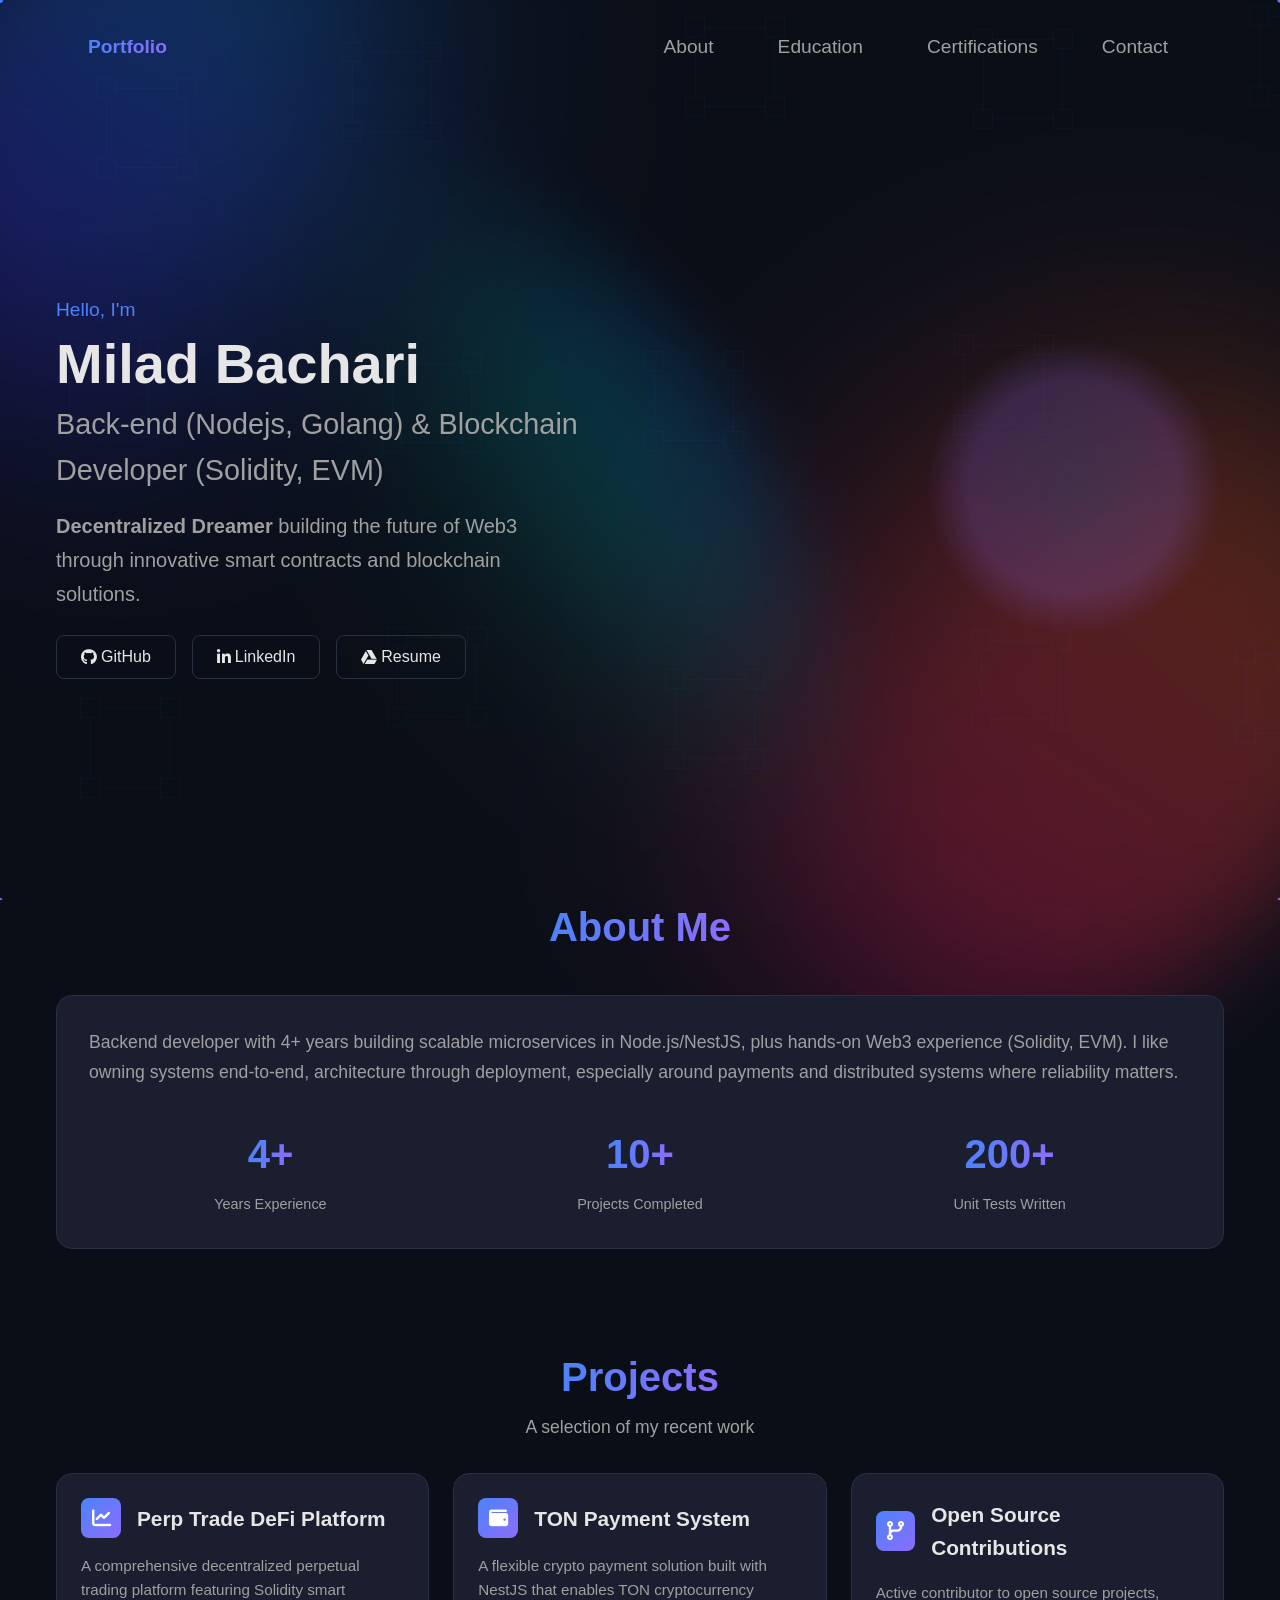
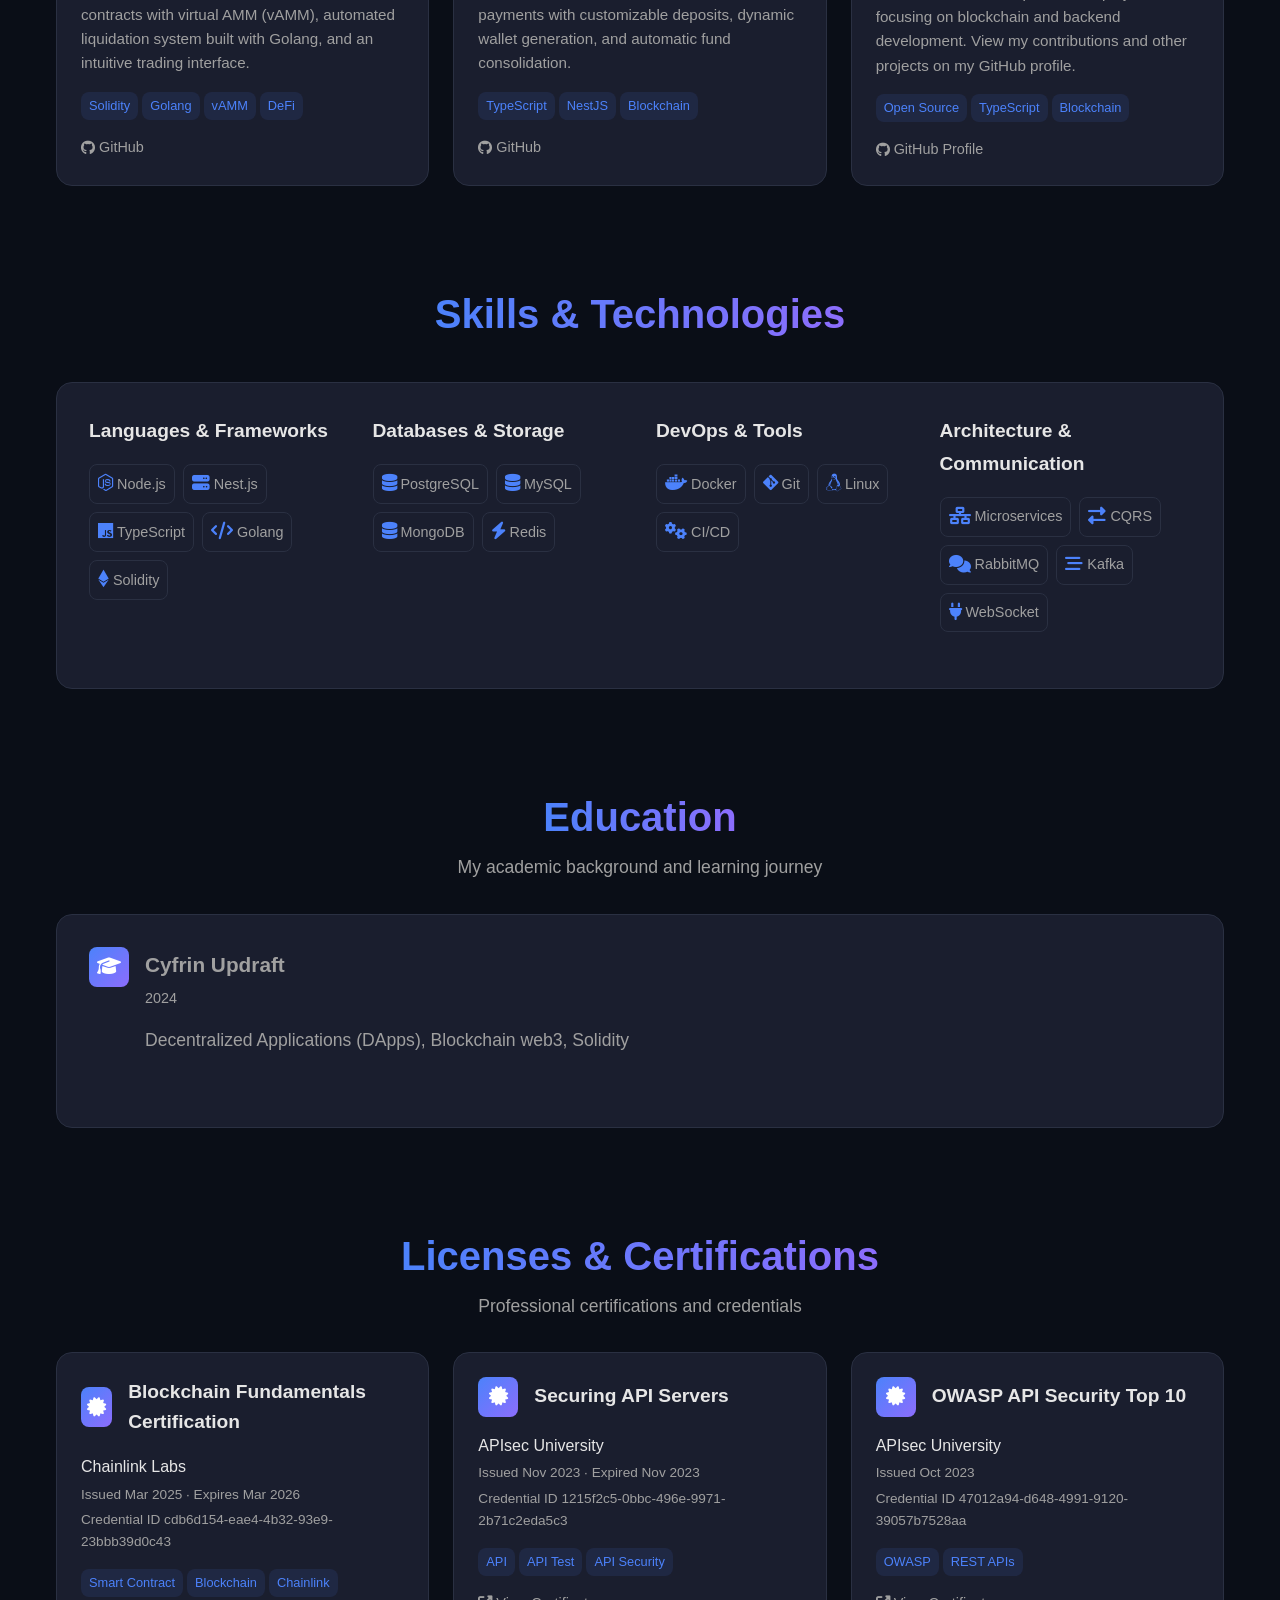
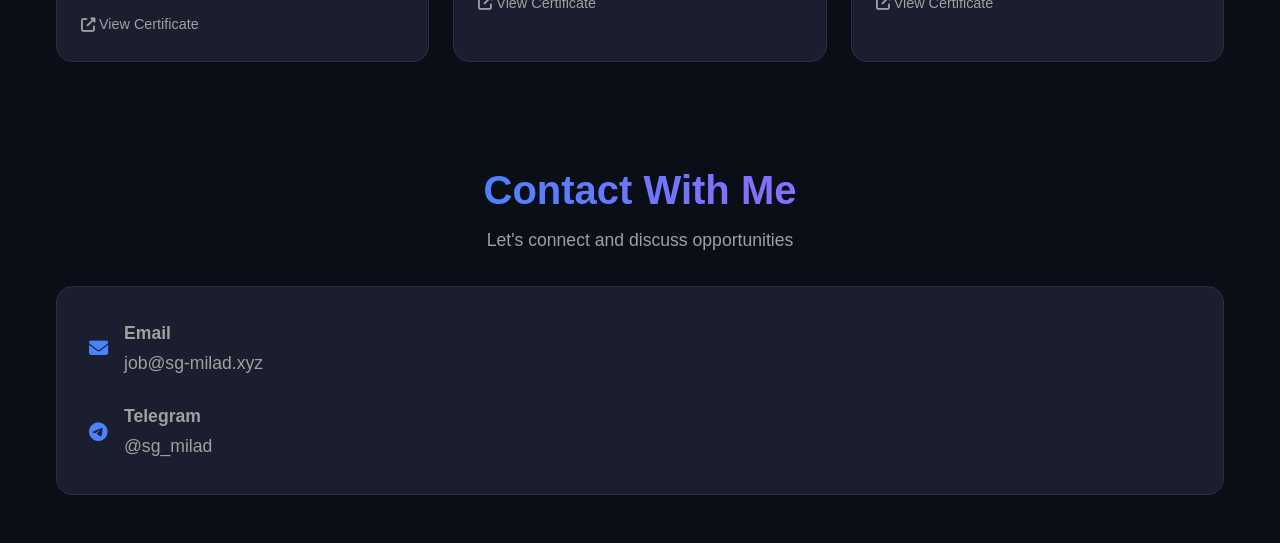
==== index.html @ 4e2d1932 "Update about me" ====
<!DOCTYPE html>
<html lang="en">

<head>
  <meta charset="UTF-8">
  <meta name="viewport" content="width=device-width, initial-scale=1.0">
  <title>Milad Bachari | Developer Portfolio</title>
  <link rel="stylesheet" href="styles.css">
  <link rel="icon" href="https://img.icons8.com/material-two-tone/24/blockchain-technology.png" type="image/png">
  <link rel="stylesheet" href="https://cdnjs.cloudflare.com/ajax/libs/font-awesome/6.4.0/css/all.min.css">
</head>

<body>
  <div class="app-container">
    <!-- Navigation -->
    <nav class="navbar">
      <div class="logo">Portfolio</div>

      <div id="hamburger" class="hamburger">
        <span class="bar"></span>
        <span class="bar"></span>
        <span class="bar"></span>
      </div>

      <div id="navLinks" class="nav-links">
        <a href="#about" class="nav-link">About</a>
        <a href="#education" class="nav-link">Education</a>
        <a href="#certifications" class="nav-link">Certifications</a>
        <a href="#contact" class="nav-link">Contact</a>
      </div>
    </nav>

    <!-- Hero Section -->
    <section class="hero-section">
      <div class="hero-content">
        <div class="gradient-text">Hello, I'm</div>
        <h1>Milad Bachari</h1>
        <h2>Back-end (Nodejs, Golang) & Blockchain Developer (Solidity, EVM)</h2>
        <p class="hero-description">
          <strong>Decentralized Dreamer</strong> building the future of Web3 through innovative smart contracts and
          blockchain solutions.
        </p>
        <div class="hero-buttons">
          <a href="https://github.com/sg-milad" target="_blank" class="secondary-button">
            <i class="fab fa-github"></i> GitHub
          </a>
          <a href="https://linkedin.com/in/sg-milad" target="_blank" class="secondary-button">
            <i class="fab fa-linkedin-in"></i> LinkedIn
          </a>
          <a href="https://drive.google.com/drive/folders/1jn49E8pO7XOxcoiAEiCpTtO2KUdgSwkY?usp=drive_link"
            target="_blank" class="secondary-button">
            <i class="fab fa-google-drive"></i> Resume
          </a>
        </div>
      </div>
      <div class="hero-visual">
        <div class="gradient-sphere"></div>
      </div>
    </section>

    <!-- About Section -->
    <section id="about" class="section">
      <div class="section-header">
        <h2>About Me</h2>
      </div>
      <div class="swap-panel">
        <div class="panel-content">
          <p>
            Backend developer with 4+ years building scalable microservices in Node.js/NestJS, plus hands-on Web3
            experience (Solidity, EVM). I like owning systems end-to-end, architecture through deployment,
            especially around payments and distributed systems where reliability matters.
          </p>
          <div class="stats-container">
            <div class="stat-item">
              <span class="stat-value">4+</span>
              <span class="stat-label">Years Experience</span>
            </div>
            <div class="stat-item">
              <span class="stat-value">10+</span>
              <span class="stat-label">Projects Completed</span>
            </div>
            <div class="stat-item">
              <span class="stat-value">200+</span>
              <span class="stat-label">Unit Tests Written</span>
            </div>
          </div>
        </div>
      </div>
    </section>

    <!-- Projects Section -->
    <section id="projects" class="section">
      <div class="section-header">
        <h2>Projects</h2>
        <p>A selection of my recent work</p>
      </div>
      <div class="projects-grid">
        <div class="project-card">
          <div class="project-header">
            <div class="project-icon">
              <i class="fas fa-chart-line"></i>
            </div>
            <h3>Perp Trade DeFi Platform</h3>
          </div>
          <p class="project-description">
            A comprehensive decentralized perpetual trading platform featuring Solidity smart contracts with virtual AMM
            (vAMM), automated liquidation system built with Golang, and an intuitive trading interface.
          </p>
          <div class="token-list">
            <span class="token">Solidity</span>
            <span class="token">Golang</span>
            <span class="token">vAMM</span>
            <span class="token">DeFi</span>
          </div>
          <div class="project-links">
            <a href="https://github.com/sg-milad/perp-trade" target="_blank" class="project-link">
              <i class="fab fa-github"></i> GitHub
            </a>
          </div>
        </div>

        <div class="project-card">
          <div class="project-header">
            <div class="project-icon">
              <i class="fas fa-wallet"></i>
            </div>
            <h3>TON Payment System</h3>
          </div>
          <p class="project-description">
            A flexible crypto payment solution built with NestJS that enables TON cryptocurrency payments with
            customizable deposits, dynamic wallet generation, and automatic fund consolidation.
          </p>
          <div class="token-list">
            <span class="token">TypeScript</span>
            <span class="token">NestJS</span>
            <span class="token">Blockchain</span>
          </div>
          <div class="project-links">
            <a href="https://github.com/sg-milad/Ton-payment-system" target="_blank" class="project-link">
              <i class="fab fa-github"></i> GitHub
            </a>
          </div>
        </div>

        <div class="project-card">
          <div class="project-header">
            <div class="project-icon">
              <i class="fas fa-code-branch"></i>
            </div>
            <h3>Open Source Contributions</h3>
          </div>
          <p class="project-description">
            Active contributor to open source projects, focusing on blockchain and backend development. View my
            contributions and other projects on my GitHub profile.
          </p>
          <div class="token-list">
            <span class="token">Open Source</span>
            <span class="token">TypeScript</span>
            <span class="token">Blockchain</span>
          </div>
          <div class="project-links">
            <a href="https://github.com/sg-milad" target="_blank" class="project-link">
              <i class="fab fa-github"></i> GitHub Profile
            </a>
          </div>
        </div>
      </div>
    </section>

    <!-- Skills Section -->
    <section id="skills" class="section">
      <div class="section-header">
        <h2>Skills & Technologies</h2>
      </div>
      <div class="swap-panel">
        <div class="panel-content">
          <div class="skills-categories">
            <div class="skill-category">
              <h3>Languages & Frameworks</h3>
              <div class="tokens-container">
                <div class="token-badge">
                  <span class="token-icon">
                    <i class="fab fa-node-js"></i>
                  </span>
                  <span class="token-name">Node.js</span>
                </div>
                <div class="token-badge">
                  <span class="token-icon">
                    <i class="fas fa-server"></i>
                  </span>
                  <span class="token-name">Nest.js</span>
                </div>
                <div class="token-badge">
                  <span class="token-icon">
                    <i class="fab fa-js"></i>
                  </span>
                  <span class="token-name">TypeScript</span>
                </div>
                <div class="token-badge">
                  <span class="token-icon">
                    <i class="fas fa-code"></i>
                  </span>
                  <span class="token-name">Golang</span>
                </div>
                <div class="token-badge">
                  <span class="token-icon">
                    <i class="fab fa-ethereum"></i>
                  </span>
                  <span class="token-name">Solidity</span>
                </div>
              </div>
            </div>

            <div class="skill-category">
              <h3>Databases & Storage</h3>
              <div class="tokens-container">
                <div class="token-badge">
                  <span class="token-icon">
                    <i class="fas fa-database"></i>
                  </span>
                  <span class="token-name">PostgreSQL</span>
                </div>
                <div class="token-badge">
                  <span class="token-icon">
                    <i class="fas fa-database"></i>
                  </span>
                  <span class="token-name">MySQL</span>
                </div>
                <div class="token-badge">
                  <span class="token-icon">
                    <i class="fas fa-database"></i>
                  </span>
                  <span class="token-name">MongoDB</span>
                </div>
                <div class="token-badge">
                  <span class="token-icon">
                    <i class="fas fa-bolt"></i>
                  </span>
                  <span class="token-name">Redis</span>
                </div>
              </div>
            </div>

            <div class="skill-category">
              <h3>DevOps & Tools</h3>
              <div class="tokens-container">
                <div class="token-badge">
                  <span class="token-icon">
                    <i class="fab fa-docker"></i>
                  </span>
                  <span class="token-name">Docker</span>
                </div>
                <div class="token-badge">
                  <span class="token-icon">
                    <i class="fab fa-git-alt"></i>
                  </span>
                  <span class="token-name">Git</span>
                </div>
                <div class="token-badge">
                  <span class="token-icon">
                    <i class="fab fa-linux"></i>
                  </span>
                  <span class="token-name">Linux</span>
                </div>
                <div class="token-badge">
                  <span class="token-icon">
                    <i class="fas fa-cogs"></i>
                  </span>
                  <span class="token-name">CI/CD</span>
                </div>
              </div>
            </div>

            <div class="skill-category">
              <h3>Architecture & Communication</h3>
              <div class="tokens-container">
                <div class="token-badge">
                  <span class="token-icon">
                    <i class="fas fa-network-wired"></i>
                  </span>
                  <span class="token-name">Microservices</span>
                </div>
                <div class="token-badge">
                  <span class="token-icon">
                    <i class="fas fa-exchange-alt"></i>
                  </span>
                  <span class="token-name">CQRS</span>
                </div>
                <div class="token-badge">
                  <span class="token-icon">
                    <i class="fas fa-comments"></i>
                  </span>
                  <span class="token-name">RabbitMQ</span>
                </div>
                <div class="token-badge">
                  <span class="token-icon">
                    <i class="fas fa-stream"></i>
                  </span>
                  <span class="token-name">Kafka</span>
                </div>
                <div class="token-badge">
                  <span class="token-icon">
                    <i class="fas fa-plug"></i>
                  </span>
                  <span class="token-name">WebSocket</span>
                </div>
              </div>
            </div>
          </div>
        </div>
      </div>
    </section>

    <!-- Education Section -->
    <section id="education" class="section">
      <div class="section-header">
        <h2>Education</h2>
        <p>My academic background and learning journey</p>
      </div>
      <div class="swap-panel">
        <div class="panel-content">
          <div class="education-item">
            <div class="education-header">
              <div class="education-icon">
                <i class="fas fa-graduation-cap"></i>
              </div>
              <div class="education-content">
                <h3>Cyfrin Updraft</h3>
                <p class="education-date">2024</p>
                <p class="education-description">Decentralized Applications (DApps), Blockchain web3, Solidity</p>
              </div>
            </div>
          </div>
        </div>
      </div>
    </section>

    <!-- Certifications Section -->
    <section id="certifications" class="section">
      <div class="section-header">
        <h2>Licenses & Certifications</h2>
        <p>Professional certifications and credentials</p>
      </div>
      <div class="certifications-grid">
        <div class="certification-card">
          <div class="certification-header">
            <div class="certification-icon">
              <i class="fas fa-certificate"></i>
            </div>
            <h3>Blockchain Fundamentals Certification</h3>
          </div>
          <div class="certification-details">
            <p class="certification-issuer">Chainlink Labs</p>
            <p class="certification-date">Issued Mar 2025 · Expires Mar 2026</p>
            <p class="certification-id">Credential ID cdb6d154-eae4-4b32-93e9-23bbb39d0c43</p>
          </div>
          <div class="token-list">
            <span class="token">Smart Contract</span>
            <span class="token">Blockchain</span>
            <span class="token">Chainlink</span>
          </div>
          <div class="certification-links">
            <a href="https://www.credly.com/badges/cdb6d154-eae4-4b32-93e9-23bbb39d0c43/linked_in_profile"
              target="_blank" class="certification-link">
              <i class="fas fa-external-link-alt"></i> View Certificate
            </a>
          </div>
        </div>

        <div class="certification-card">
          <div class="certification-header">
            <div class="certification-icon">
              <i class="fas fa-certificate"></i>
            </div>
            <h3>Securing API Servers</h3>
          </div>
          <div class="certification-details">
            <p class="certification-issuer">APIsec University</p>
            <p class="certification-date">Issued Nov 2023 · Expired Nov 2023</p>
            <p class="certification-id">Credential ID 1215f2c5-0bbc-496e-9971-2b71c2eda5c3</p>
          </div>
          <div class="token-list">
            <span class="token">API</span>
            <span class="token">API Test</span>
            <span class="token">API Security</span>
          </div>
          <div class="certification-links">
            <a href="https://www.credly.com/badges/1215f2c5-0bbc-496e-9971-2b71c2eda5c3/public_url" target="_blank"
              class="certification-link">
              <i class="fas fa-external-link-alt"></i> View Certificate
            </a>
          </div>
        </div>

        <div class="certification-card">
          <div class="certification-header">
            <div class="certification-icon">
              <i class="fas fa-certificate"></i>
            </div>
            <h3>OWASP API Security Top 10</h3>
          </div>
          <div class="certification-details">
            <p class="certification-issuer">APIsec University</p>
            <p class="certification-date">Issued Oct 2023</p>
            <p class="certification-id">Credential ID 47012a94-d648-4991-9120-39057b7528aa</p>
          </div>
          <div class="token-list">
            <span class="token">OWASP</span>
            <span class="token">REST APIs</span>
          </div>
          <div class="certification-links">
            <a href="https://www.credly.com/badges/47012a94-d648-4991-9120-39057b7528aa/public_url" target="_blank"
              class="certification-link">
              <i class="fas fa-external-link-alt"></i> View Certificate
            </a>
          </div>
        </div>
      </div>
    </section>


    <!-- Contact Section -->
    <section id="contact" class="section">
      <div class="section-header">
        <h2>Contact With Me</h2>
        <p>Let's connect and discuss opportunities</p>
      </div>
      <div class="swap-panel">
        <div class="panel-content">
          <div class="contact-info">
            <div class="contact-item">
              <i class="fas fa-envelope"></i>
              <div>
                <strong>Email</strong>
                <br>
                <a href="mailto:job@sg-milad.xyz" class="contact-link">job@sg-milad.xyz</a>
              </div>
            </div>
            <div class="contact-item">
              <i class="fab fa-telegram"></i>
              <div>
                <strong>Telegram</strong>
                <br>
                <a href="https://t.me/sg_milad" target="_blank" class="contact-link">@sg_milad</a>
              </div>
            </div>
          </div>
        </div>
      </div>
  </div>
  </section>

  <!-- Background Elements -->
  <div class="background-blur top-left"></div>
  <div class="background-blur bottom-right"></div>
  <div class="background-blur center"></div>

  <script src="script.js"></script>
</body>

</html>
---- styles.css ----
:root {
  --bg-color: #0a0e17;
  --text-color: #e6e6e6;
  --text-primary: #e6e6e6;
  --text-secondary: #a0a0a0;
  --accent-primary: #4c82fb;
  --accent-secondary: #8c6dfd;
  --card-bg: #1a1e2e;
  --card-border: #2a3042;
  --hover-color: #2d3555;
  --input-bg: #141925;
  --input-border: #2a3042;
  --success-color: #1eb980;
  --error-color: #ff6b6b;

  --spacing-xs: 0.25rem;
  --spacing-sm: 0.5rem;
  --spacing-md: 1rem;
  --spacing-lg: 1.5rem;
  --spacing-xl: 2rem;
  --spacing-xxl: 3rem;

  --border-radius-sm: 8px;
  --border-radius-md: 12px;
  --border-radius-lg: 16px;

  --font-family: 'Segoe UI', Tahoma, Geneva, Verdana, sans-serif;
}

* {
  box-sizing: border-box;
  margin: 0;
  padding: 0;
}

html {
  scroll-behavior: smooth;
}

body {
  font-family: var(--font-family);
  background-color: var(--bg-color);
  color: var(--text-color);
  line-height: 1.6;
  overflow-x: hidden;
}

a {
  text-decoration: none;
  color: inherit;
}

.app-container {
  max-width: 1200px;
  margin: 0 auto;
  padding: 0 var(--spacing-md);
  position: relative;
  z-index: 1;
}

/* Background Elements */
.background-blur {
  position: fixed;
  border-radius: 50%;
  filter: blur(100px);
  transform-style: preserve-3d;
  animation: float 10s ease-in-out infinite;
  z-index: -1;
}

.top-left {
  width: 600px;
  height: 600px;
  left: -200px;
  top: -200px;
  background: linear-gradient(
    45deg,
    rgba(76, 0, 255, 0.3),
    rgba(0, 183, 255, 0.3)
  );
  transform: perspective(1000px) rotateX(30deg) rotateY(-30deg);
}

.bottom-right {
  width: 700px;
  height: 700px;
  right: -200px;
  bottom: -200px;
  background: linear-gradient(
    45deg,
    rgba(255, 0, 128, 0.3),
    rgba(255, 119, 0, 0.3)
  );
  transform: perspective(1000px) rotateX(-30deg) rotateY(30deg);
}

.center {
  width: 500px;
  height: 500px;
  left: 50%;
  top: 50%;
  transform: translate(-50%, -50%) perspective(1000px) rotateX(45deg)
    rotateY(45deg);
  background: linear-gradient(
    45deg,
    rgba(0, 255, 170, 0.2),
    rgba(0, 89, 255, 0.2)
  );
  animation: float 8s ease-in-out infinite;
}

@keyframes float {
  0%,
  100% {
    transform: translate(0, 0) perspective(1000px) rotateX(30deg)
      rotateY(-30deg);
  }
  50% {
    transform: translate(20px, -20px) perspective(1000px) rotateX(35deg)
      rotateY(-35deg);
  }
}

/* Background Blocks */
.background-blocks {
  position: fixed;
  top: 0;
  left: 0;
  width: 100%;
  height: 100%;
  z-index: -1;
  opacity: 0.05;
  pointer-events: none;
}

.block-container {
  position: absolute;
  width: 100px;
  height: 100px;
}

.block {
  position: absolute;
  width: 20px;
  height: 20px;
  border: 1px solid var(--accent-primary);
  background-color: transparent;
}

.block-line {
  position: absolute;
  background-color: var(--accent-primary);
}

.horizontal-line {
  height: 1px;
  width: 60px;
}

.vertical-line {
  width: 1px;
  height: 60px;
}

/* Navigation */
.navbar {
  display: flex;
  justify-content: space-between;
  align-items: center;
  padding: 1.5rem 2rem;
  margin-bottom: var(--spacing-xl);
  position: relative;
}

.logo {
  font-size: 1.5rem;
  font-weight: 600;
  background: linear-gradient(
    to right,
    var(--accent-primary),
    var(--accent-secondary)
  );
  -webkit-background-clip: text;
  background-clip: text;
  -webkit-text-fill-color: transparent;
}

.nav-links {
  display: flex;
  gap: var(--spacing-md);
}

.nav-link:hover {
  color: #ff9800;
}

.nav-link {
  color: var(--text-secondary);
  transition: color 0.3s ease;
  font-weight: 500;
  padding: 0.5rem 1rem;
  margin: 0 0.5rem;
}

.nav-link:hover {
  color: var(--text-primary);
}

/* Hamburger icon */
.hamburger {
  display: none;
  flex-direction: column;
  justify-content: space-between;
  width: 25px;
  height: 20px;
  cursor: pointer;
}

.bar {
  height: 3px;
  width: 100%;
  background-color: white;
  border-radius: 2px;
  transition: all 0.3s;
}

/* Mobile styles */
@media (max-width: 768px) {
  .navbar {
    display: flex;
    flex-direction: row;
    justify-content: space-between;
    position: sticky;
    top: 0;
    left: 0;
    right: 0;
    z-index: 1000;
    transition: background 0.4s ease, backdrop-filter 0.4s ease;
    margin: 0 -1rem;
    background-color: var(--card-bg);
  }

  .nav-links {
    display: flex;
    flex-direction: column;
    align-items: center;
    gap: 1.5rem;
    position: absolute;
    top: 100%;
    right: 0;
    width: 100%;
    padding: 2rem 0;
    background: rgba(0, 0, 0, 0.3) !important;
    backdrop-filter: blur(48px) !important;
    -webkit-backdrop-filter: blur(48px) !important;
    transform: translateY(-100%);
    opacity: 0;
    pointer-events: none;
    transition: all 0.4s ease;
  }

  .nav-links.active {
    transform: translateY(0);
    opacity: 1;
    pointer-events: auto;
  }

  .hamburger {
    display: flex;
    z-index: 1001;
  }

  .hamburger.active .bar:nth-child(1) {
    transform: rotate(45deg) translateY(8px);
  }

  .hamburger.active .bar:nth-child(2) {
    opacity: 0;
  }

  .hamburger.active .bar:nth-child(3) {
    transform: rotate(-45deg) translateY(-8px);
  }
}

/* Hero Section */
.hero-section {
  display: flex;
  justify-content: space-between;
  align-items: center;
  min-height: 80vh;
  padding: var(--spacing-xl) 0;
}

.hero-content {
  max-width: 600px;
}

.gradient-text {
  font-size: 1.2rem;
  font-weight: 500;
  background: linear-gradient(
    to right,
    var(--accent-primary),
    var(--accent-secondary)
  );
  -webkit-background-clip: text;
  background-clip: text;
  -webkit-text-fill-color: transparent;
  margin-bottom: var(--spacing-xs);
}

.hero-content h1 {
  font-size: 3.5rem;
  font-weight: 700;
  margin-bottom: var(--spacing-xs);
  line-height: 1.2;
}

.hero-content h2 {
  font-size: 1.8rem;
  font-weight: 500;
  color: var(--text-secondary);
  margin-bottom: var(--spacing-md);
}

.hero-description {
  font-size: 1.25rem;
  line-height: 1.7;
  color: var(--text-secondary);
  margin-bottom: var(--spacing-lg);
  max-width: 500px;
}

.hero-buttons {
  display: flex;
  gap: var(--spacing-md);
}

.primary-button {
  background: linear-gradient(
    to right,
    var(--accent-primary),
    var(--accent-secondary)
  );
  color: white;
  padding: var(--spacing-sm) var(--spacing-lg);
  border-radius: var(--border-radius-sm);
  font-weight: 500;
  transition: all 0.3s ease;
  display: inline-block;
  border: none;
  cursor: pointer;
  font-family: var(--font-family);
}

.primary-button:hover {
  transform: translateY(-2px);
  box-shadow: 0 4px 12px rgba(76, 130, 251, 0.3);
}

.secondary-button {
  background-color: transparent;
  border: 1px solid var(--card-border);
  color: var(--text-primary);
  padding: var(--spacing-sm) var(--spacing-lg);
  border-radius: var(--border-radius-sm);
  font-weight: 500;
  transition: all 0.3s ease;
  display: inline-flex;
  align-items: center;
  gap: var(--spacing-xs);
  cursor: pointer;
  font-family: var(--font-family);
}

.secondary-button:hover {
  background-color: var(--hover-color);
  transform: translateY(-2px);
}

.hero-visual {
  position: relative;
  width: 300px;
  height: 300px;
}

.gradient-sphere {
  position: absolute;
  width: 100%;
  height: 100%;
  background: radial-gradient(
    circle at center,
    var(--accent-primary) 0%,
    var(--accent-secondary) 50%,
    transparent 70%
  );
  border-radius: 50%;
  opacity: 0.2;
  animation: pulse 8s infinite alternate;
}

@keyframes pulse {
  0% {
    transform: scale(0.8);
    opacity: 0.2;
  }
  100% {
    transform: scale(1.2);
    opacity: 0.3;
  }
}

/* Section Styles */
.section {
  padding: var(--spacing-xxl) 0;
  position: relative;
}

.section-header {
  text-align: center;
  margin-bottom: var(--spacing-xl);
}

.section-header h2 {
  font-size: 2.5rem;
  font-weight: 700;
  margin-bottom: var(--spacing-xs);
  background: linear-gradient(
    to right,
    var(--accent-primary),
    var(--accent-secondary)
  );
  -webkit-background-clip: text;
  background-clip: text;
  -webkit-text-fill-color: transparent;
  display: inline-block;
}

.section-header p {
  color: var(--text-secondary);
  font-size: 1.1rem;
}

/* Swap Panel */
.swap-panel {
  background-color: var(--card-bg);
  border: 1px solid var(--card-border);
  border-radius: var(--border-radius-lg);
  padding: var(--spacing-xl);
  transition: all 0.3s ease;
}

.swap-panel:hover {
  border-color: var(--accent-primary);
  box-shadow: 0 4px 20px rgba(76, 130, 251, 0.1);
}

.panel-content {
  color: var(--text-secondary);
  font-size: 1.1rem;
  line-height: 1.7;
}

.panel-content p {
  margin-bottom: var(--spacing-md);
}

/* Stats Container */
.stats-container {
  display: flex;
  justify-content: space-around;
  margin-top: var(--spacing-xl);
}

.stat-item {
  display: flex;
  flex-direction: column;
  align-items: center;
  text-align: center;
}

.stat-value {
  font-size: 2.5rem;
  font-weight: 700;
  background: linear-gradient(
    to right,
    var(--accent-primary),
    var(--accent-secondary)
  );
  -webkit-background-clip: text;
  background-clip: text;
  -webkit-text-fill-color: transparent;
}

.stat-label {
  color: var(--text-secondary);
  font-size: 0.9rem;
  margin-top: var(--spacing-xs);
}

/* Projects Grid */
.projects-grid {
  display: grid;
  grid-template-columns: repeat(auto-fill, minmax(300px, 1fr));
  gap: var(--spacing-lg);
}

.project-card {
  background-color: var(--card-bg);
  border: 1px solid var(--card-border);
  border-radius: var(--border-radius-lg);
  padding: var(--spacing-lg);
  transition: all 0.3s ease;
}

.project-card:hover {
  transform: translateY(-5px);
  border-color: var(--accent-primary);
  box-shadow: 0 8px 20px rgba(0, 0, 0, 0.2);
}

.project-header {
  display: flex;
  align-items: center;
  gap: var(--spacing-md);
  margin-bottom: var(--spacing-md);
}

.project-icon {
  width: 40px;
  height: 40px;
  background: linear-gradient(
    135deg,
    var(--accent-primary),
    var(--accent-secondary)
  );
  border-radius: var(--border-radius-sm);
  display: flex;
  align-items: center;
  justify-content: center;
  color: white;
  font-size: 1.2rem;
}

.project-header h3 {
  font-size: 1.3rem;
  font-weight: 600;
}

.project-description {
  color: var(--text-secondary);
  margin-bottom: var(--spacing-md);
  font-size: 0.95rem;
  line-height: 1.6;
}

.token-list {
  display: flex;
  flex-wrap: wrap;
  gap: var(--spacing-xs);
  margin-bottom: var(--spacing-md);
}

.token {
  background-color: rgba(76, 130, 251, 0.1);
  color: var(--accent-primary);
  padding: 4px 8px;
  border-radius: var(--border-radius-sm);
  font-size: 0.8rem;
  font-weight: 500;
}

.project-links {
  display: flex;
  gap: var(--spacing-md);
}

.project-link {
  color: var(--text-secondary);
  font-size: 0.9rem;
  display: flex;
  align-items: center;
  gap: 4px;
  transition: color 0.3s ease;
}

.project-link:hover {
  color: var(--accent-primary);
}

/* Skills Categories */
.skills-categories {
  display: grid;
  grid-template-columns: repeat(auto-fill, minmax(250px, 1fr));
  gap: var(--spacing-xl);
}

.skill-category {
  margin-bottom: var(--spacing-lg);
}

.skill-category h3 {
  font-size: 1.2rem;
  font-weight: 600;
  margin-bottom: var(--spacing-md);
  color: var(--text-primary);
}

.tokens-container {
  display: flex;
  flex-wrap: wrap;
  gap: var(--spacing-sm);
}

.token-badge {
  display: flex;
  align-items: center;
  gap: var(--spacing-xs);
  background-color: var(--card-bg);
  border: 1px solid var(--card-border);
  border-radius: var(--border-radius-sm);
  padding: var(--spacing-xs) var(--spacing-sm);
  transition: all 0.3s ease;
}

.token-badge:hover {
  transform: translateY(-2px);
  border-color: var(--accent-primary);
  box-shadow: 0 4px 8px rgba(0, 0, 0, 0.1);
}

.token-icon {
  color: var(--accent-primary);
}

.token-name {
  font-size: 0.9rem;
  color: var(--text-secondary);
}

/* Contact Section */
.contact-container {
  display: grid;
  grid-template-columns: 1fr 2fr;
  gap: var(--spacing-xl);
}

.contact-info {
  display: flex;
  flex-direction: column;
  gap: var(--spacing-lg);
}

.contact-item {
  display: flex;
  align-items: center;
  gap: var(--spacing-md);
  color: var(--text-secondary);
}

.contact-item i {
  color: var(--accent-primary);
  font-size: 1.2rem;
}

.social-links {
  display: flex;
  gap: var(--spacing-md);
  margin-top: var(--spacing-lg);
}

.social-link {
  width: 40px;
  height: 40px;
  background-color: var(--card-bg);
  border: 1px solid var(--card-border);
  border-radius: 50%;
  display: flex;
  align-items: center;
  justify-content: center;
  color: var(--text-secondary);
  transition: all 0.3s ease;
}

.social-link:hover {
  background-color: var(--accent-primary);
  color: white;
  transform: translateY(-3px);
}

.contact-form {
  display: flex;
  flex-direction: column;
  gap: var(--spacing-md);
}

.form-group {
  display: flex;
  flex-direction: column;
  gap: 6px;
}

.form-group label {
  font-size: 0.9rem;
  color: var(--text-secondary);
}

.form-group input,
.form-group textarea {
  background-color: var(--input-bg);
  border: 1px solid var(--input-border);
  border-radius: var(--border-radius-sm);
  padding: var(--spacing-sm);
  color: var(--text-primary);
  font-family: var(--font-family);
  transition: border-color 0.3s ease;
}

.form-group input:focus,
.form-group textarea:focus {
  outline: none;
  border-color: var(--accent-primary);
}

/* Resume Section */
.resume-buttons {
  display: flex;
  justify-content: center;
  gap: var(--spacing-md);
  flex-wrap: wrap;
}

/* Footer */
.footer {
  margin-top: var(--spacing-xxl);
  padding: var(--spacing-lg) 0;
  border-top: 1px solid var(--card-border);
}

.footer-content {
  display: flex;
  justify-content: space-between;
  align-items: center;
  color: var(--text-secondary);
  font-size: 0.9rem;
}

.footer-links {
  display: flex;
  gap: var(--spacing-md);
}

.footer-links a {
  transition: color 0.3s ease;
}

.footer-links a:hover {
  color: var(--accent-primary);
}

/* Responsive Design */
@media (max-width: 992px) {
  .hero-section {
    flex-direction: column;
    text-align: center;
    gap: var(--spacing-xl);
  }

  .hero-content {
    max-width: 100%;
  }

  .hero-description {
    max-width: 100%;
  }

  .hero-buttons {
    justify-content: center;
  }

  .contact-container {
    grid-template-columns: 1fr;
  }

  .contact-info {
    order: 2;
  }

  .contact-form {
    order: 1;
  }
}

@media (max-width: 768px) {
  .skills-categories {
    grid-template-columns: 1fr;
  }

  .stats-container {
    flex-direction: column;
    gap: var(--spacing-lg);
  }

  .resume-buttons {
    flex-direction: column;
    align-items: center;
  }
}

@media (max-width: 576px) {
  .hero-content h1 {
    font-size: 2.5rem;
  }

  .hero-content h2 {
    font-size: 1.5rem;
  }

  .section-header h2 {
    font-size: 2rem;
  }

  .hero-buttons {
    flex-direction: column;
    gap: var(--spacing-sm);
  }

  .footer-content {
    flex-direction: column;
    gap: var(--spacing-md);
    text-align: center;
  }
}

.navbar .logo,
.nav-links .nav-link {
  font-size: 1.2rem;
}

/* Add these styles to your existing styles.css file */

/* Education Section Styles */
.education-item {
  margin-bottom: var(--spacing-lg);
}

.education-header {
  display: flex;
  align-items: flex-start;
  gap: var(--spacing-md);
}

.education-icon {
  width: 40px;
  height: 40px;
  background: linear-gradient(
    135deg,
    var(--accent-primary),
    var(--accent-secondary)
  );
  border-radius: var(--border-radius-sm);
  display: flex;
  align-items: center;
  justify-content: center;
  color: white;
  font-size: 1.2rem;
  flex-shrink: 0;
}

.education-content {
  flex: 1;
}

.education-content h3 {
  font-size: 1.3rem;
  font-weight: 600;
  margin-bottom: var(--spacing-xs);
}

.education-date {
  color: var(--text-secondary);
  font-size: 0.9rem;
  margin-bottom: var(--spacing-xs);
}

.education-description {
  color: var(--text-secondary);
  line-height: 1.6;
}

/* Certifications Section Styles */
.certifications-grid {
  display: grid;
  grid-template-columns: repeat(auto-fill, minmax(300px, 1fr));
  gap: var(--spacing-lg);
}

.certification-card {
  background-color: var(--card-bg);
  border: 1px solid var(--card-border);
  border-radius: var(--border-radius-lg);
  padding: var(--spacing-lg);
  transition: all 0.3s ease;
}

.certification-card:hover {
  transform: translateY(-5px);
  border-color: var(--accent-primary);
  box-shadow: 0 8px 20px rgba(0, 0, 0, 0.2);
}

.certification-header {
  display: flex;
  align-items: center;
  gap: var(--spacing-md);
  margin-bottom: var(--spacing-md);
}

.certification-icon {
  width: 40px;
  height: 40px;
  background: linear-gradient(
    135deg,
    var(--accent-primary),
    var(--accent-secondary)
  );
  border-radius: var(--border-radius-sm);
  display: flex;
  align-items: center;
  justify-content: center;
  color: white;
  font-size: 1.2rem;
}

.certification-header h3 {
  font-size: 1.2rem;
  font-weight: 600;
}

.certification-details {
  margin-bottom: var(--spacing-md);
}

.certification-issuer {
  font-weight: 500;
  color: var(--text-primary);
  margin-bottom: var(--spacing-xs);
}

.certification-date,
.certification-id {
  color: var(--text-secondary);
  font-size: 0.85rem;
  margin-bottom: var(--spacing-xs);
}

.certification-links {
  margin-top: var(--spacing-md);
}

.certification-link {
  color: var(--text-secondary);
  font-size: 0.9rem;
  display: flex;
  align-items: center;
  gap: 4px;
  transition: color 0.3s ease;
}

.certification-link:hover {
  color: var(--accent-primary);
}

/* Responsive adjustments for new sections */
@media (max-width: 768px) {
  .certifications-grid {
    grid-template-columns: 1fr;
  }

  .education-header {
    flex-direction: column;
    align-items: flex-start;
  }

  .education-icon {
    margin-bottom: var(--spacing-sm);
  }
}
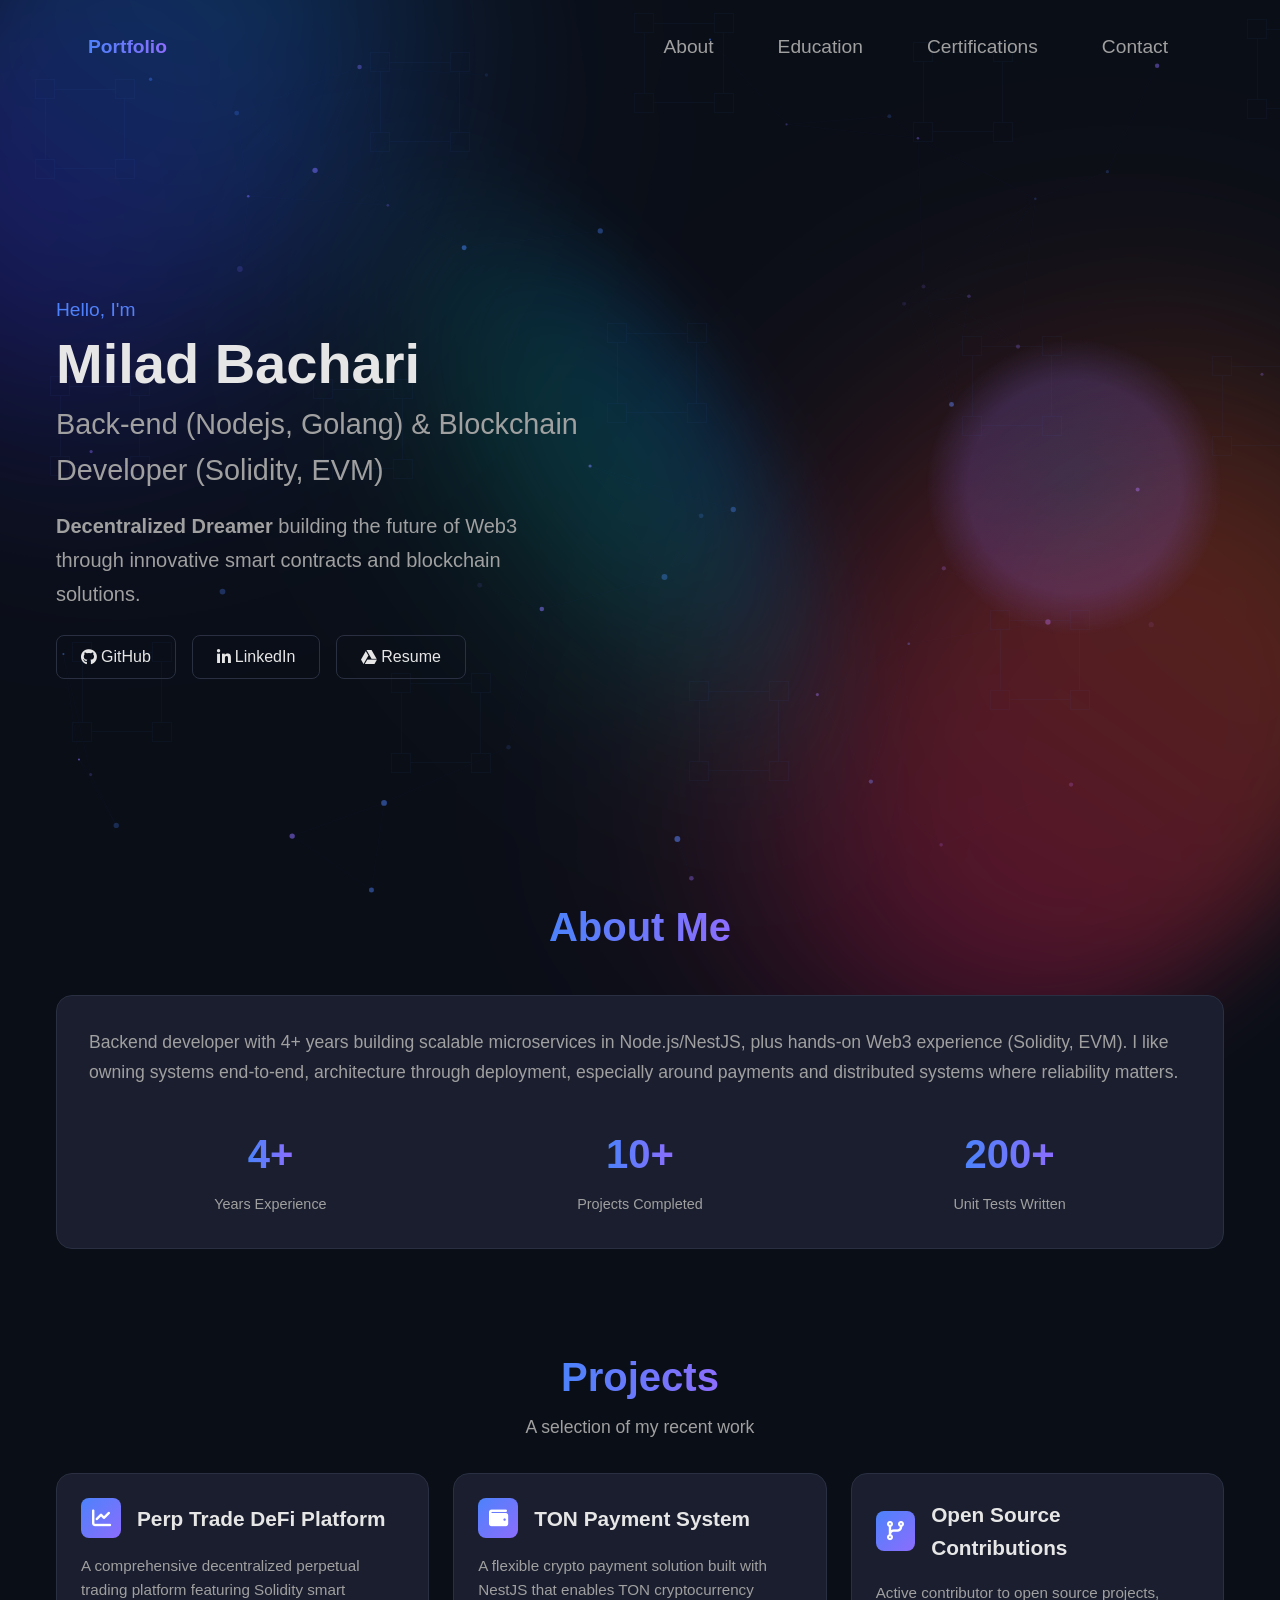
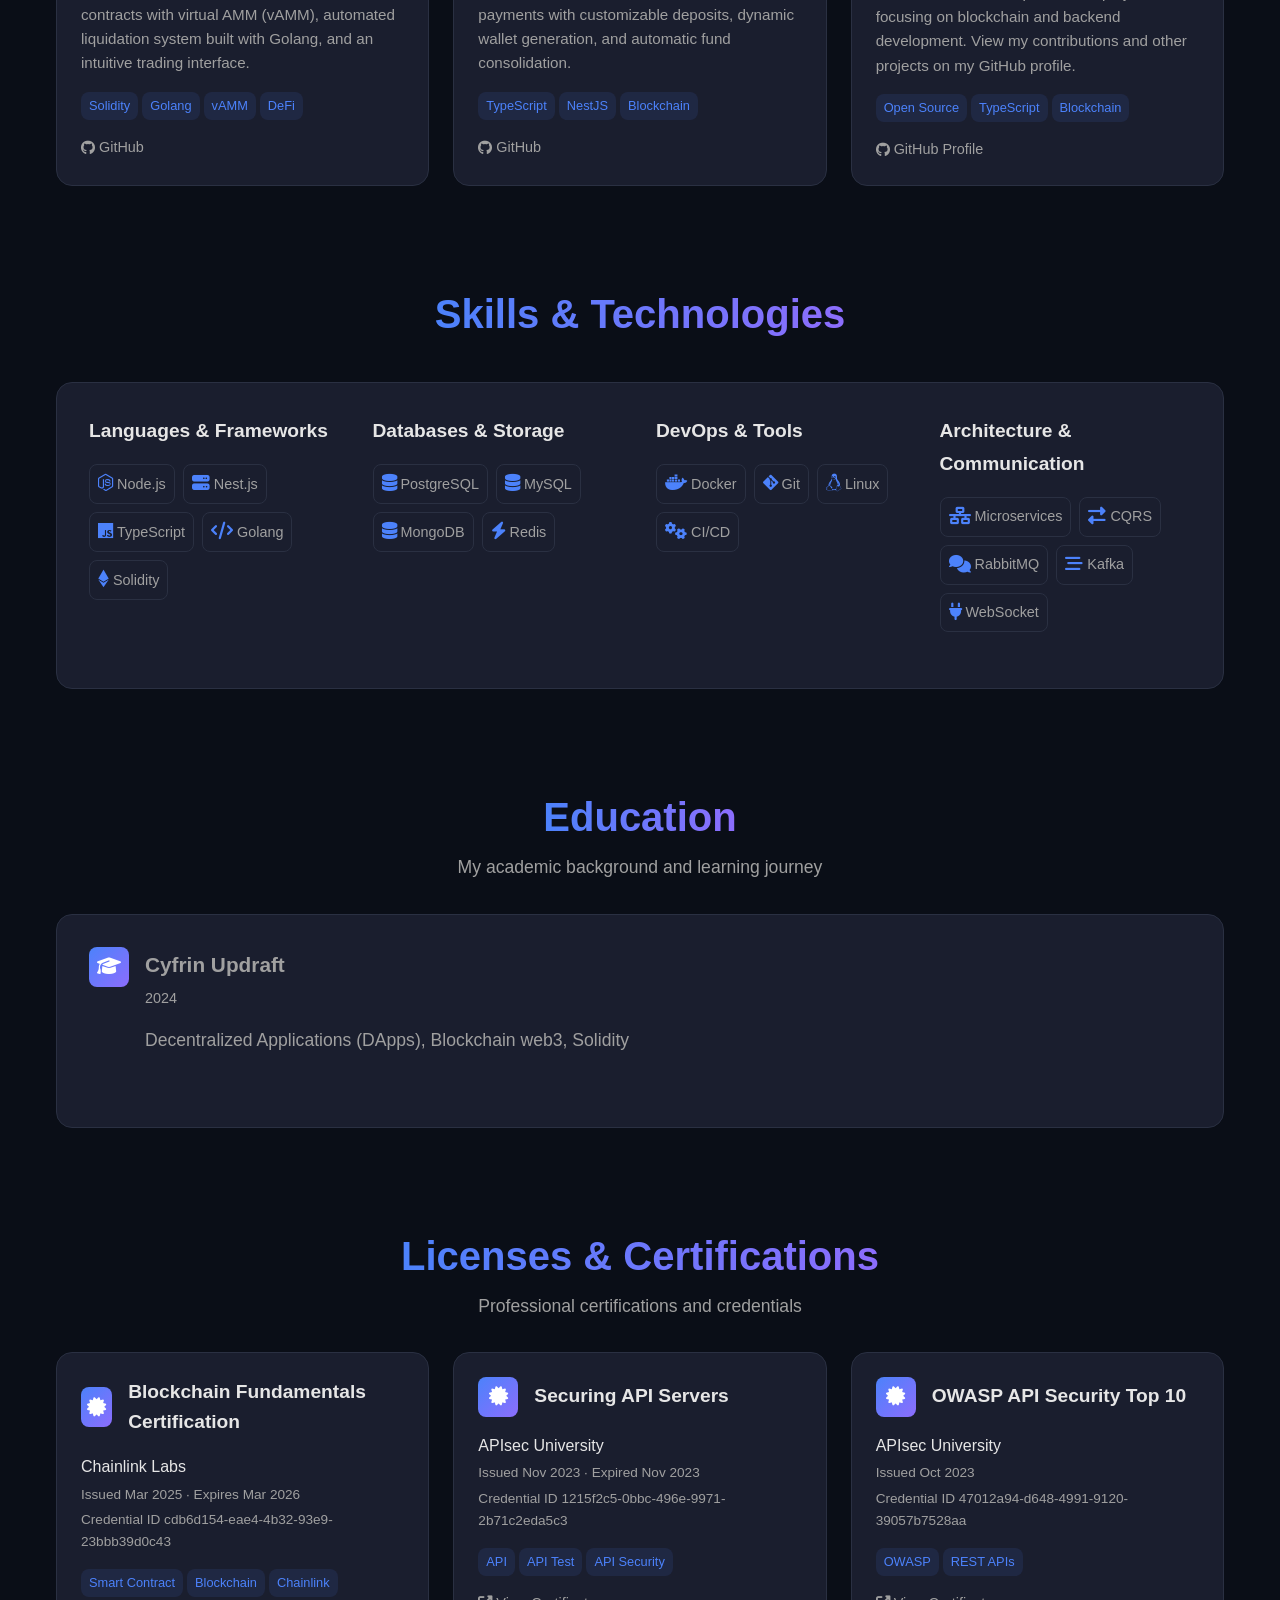
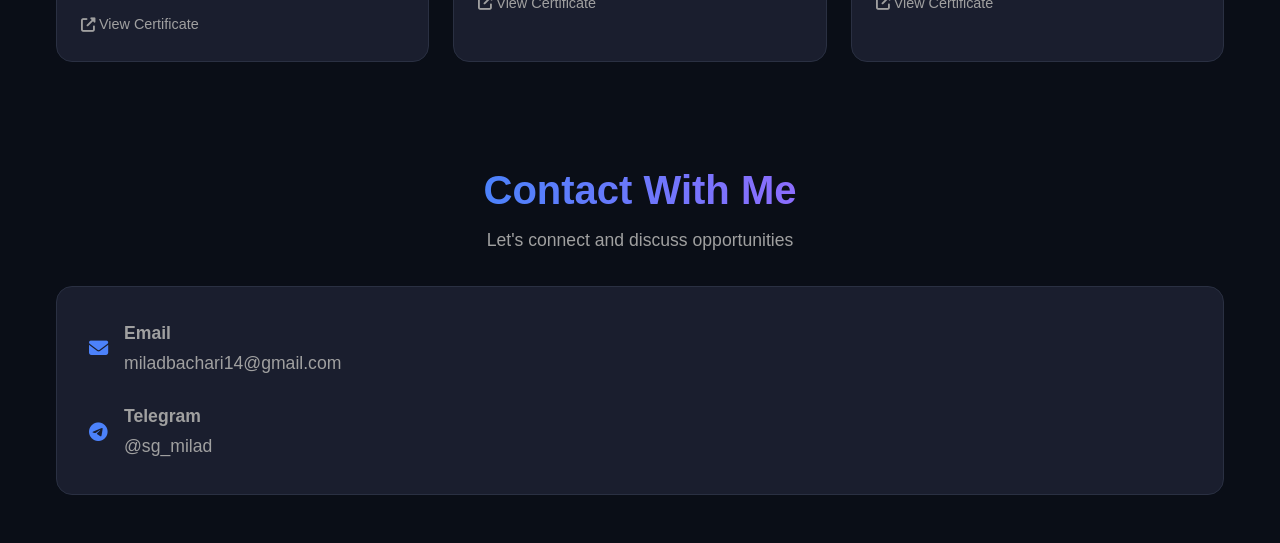
==== commit cd9889d9: "update email" ====
--- a/index.html
+++ b/index.html
@@ -433,7 +433,7 @@
               <div>
                 <strong>Email</strong>
                 <br>
-                <a href="mailto:job@sg-milad.xyz" class="contact-link">job@sg-milad.xyz</a>
+                <a href="mailto:miladbachari14@gmail.com" class="contact-link">miladbachari14@gmail.com</a>
               </div>
             </div>
             <div class="contact-item">
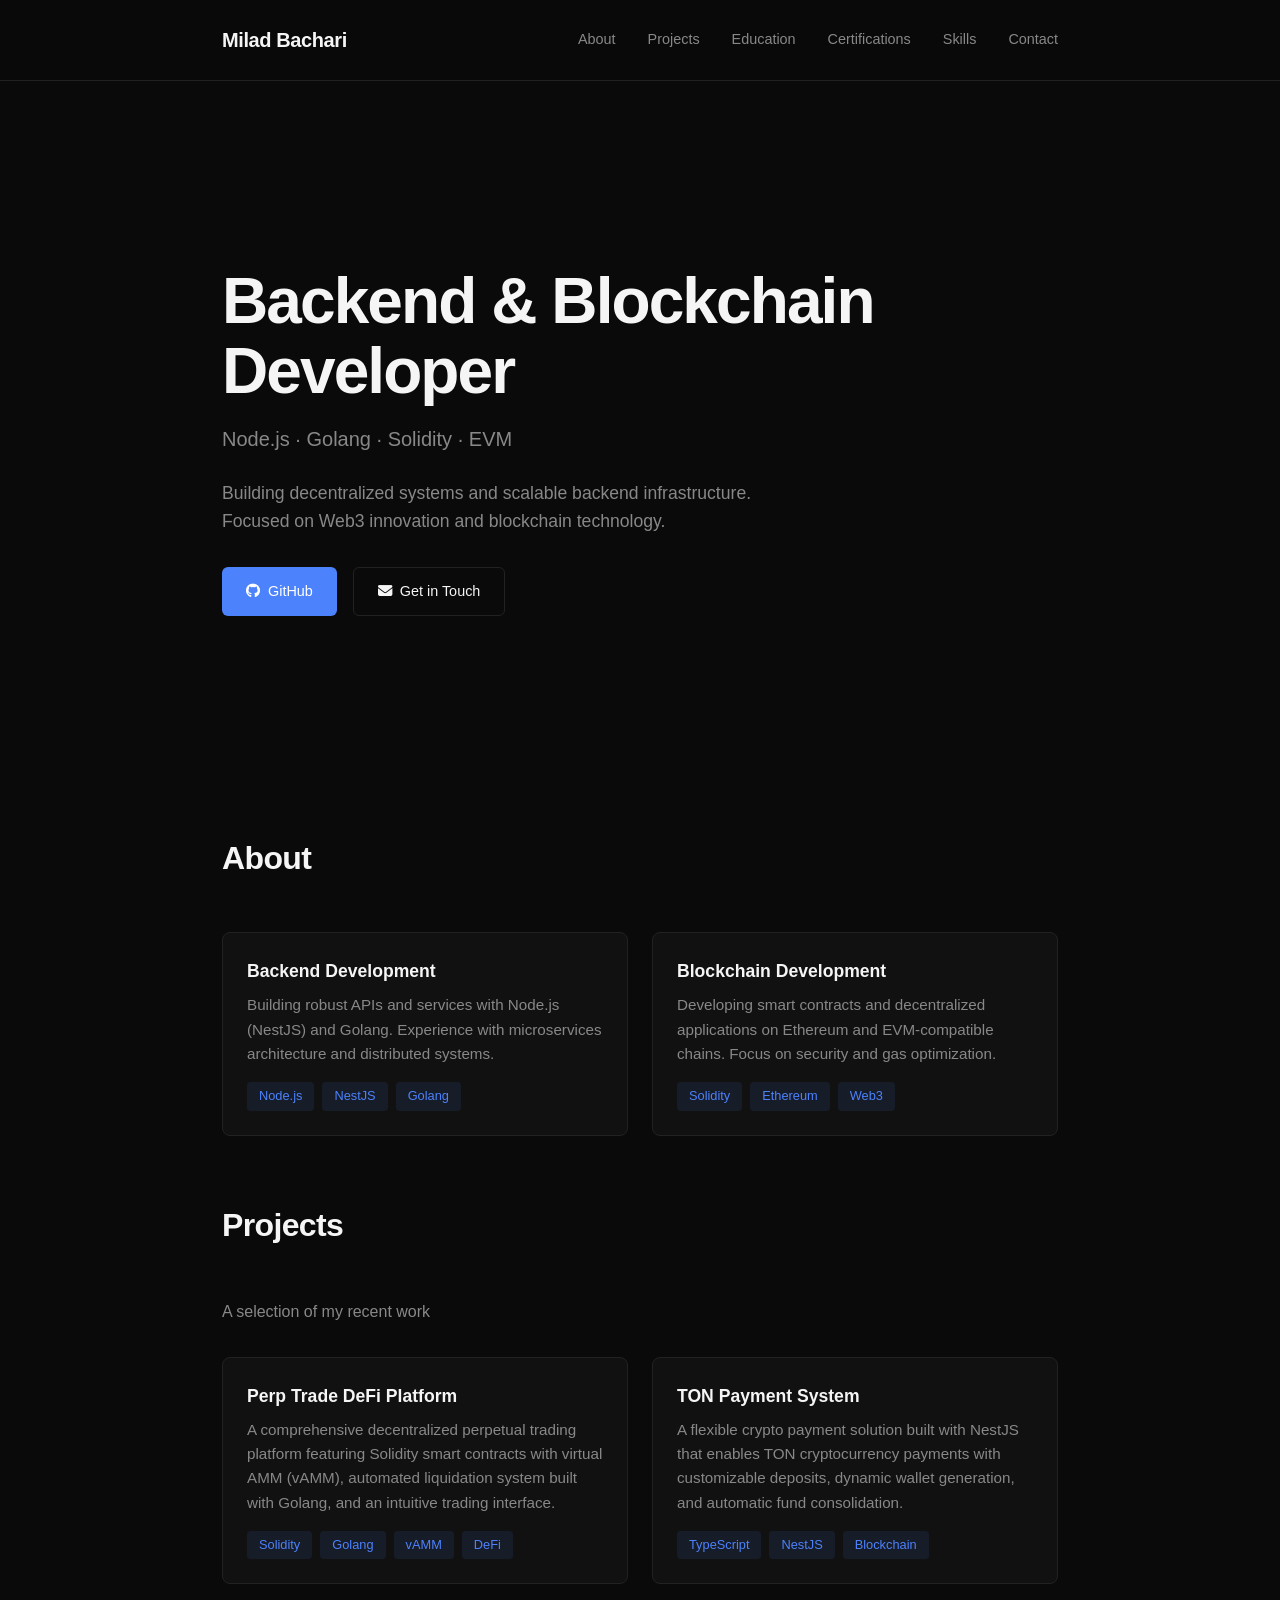
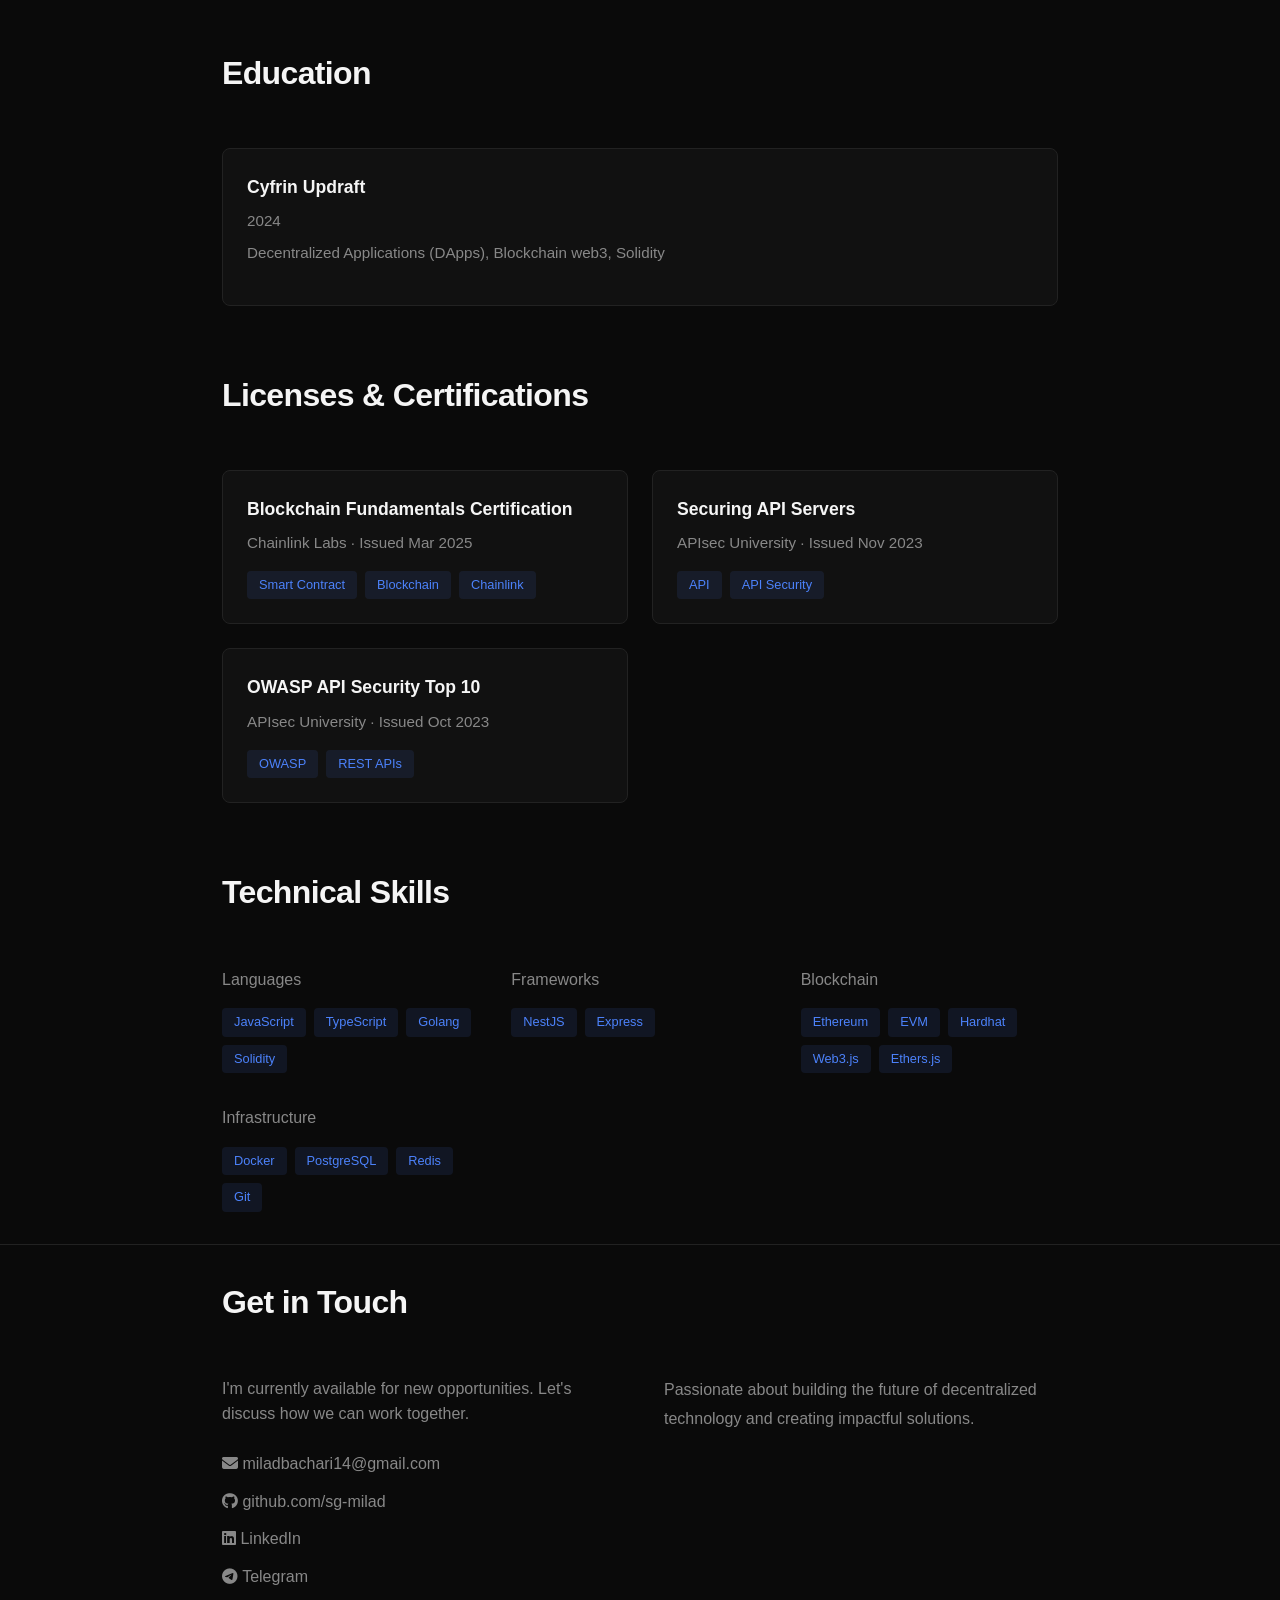
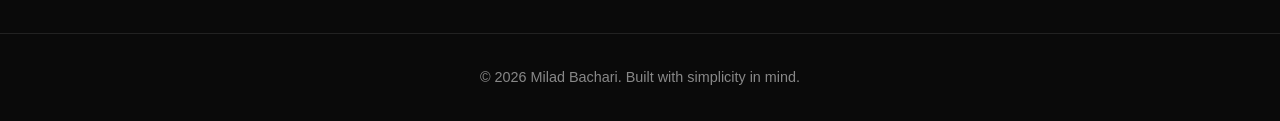
==== commit f7153792: "Refactor mobile navigation and enhance UI styles - Simplified mobile navigation toggle functionality" ====
--- a/index.html
+++ b/index.html
@@ -4,17 +4,17 @@
 <head>
   <meta charset="UTF-8">
   <meta name="viewport" content="width=device-width, initial-scale=1.0">
-  <title>Milad Bachari | Developer Portfolio</title>
+  <title>Milad Bachari | Developer</title>
   <link rel="stylesheet" href="styles.css">
   <link rel="icon" href="https://img.icons8.com/material-two-tone/24/blockchain-technology.png" type="image/png">
   <link rel="stylesheet" href="https://cdnjs.cloudflare.com/ajax/libs/font-awesome/6.4.0/css/all.min.css">
 </head>
 
 <body>
-  <div class="app-container">
-    <!-- Navigation -->
-    <nav class="navbar">
-      <div class="logo">Portfolio</div>
+  <!-- Navigation -->
+  <nav>
+    <div class="container nav-content">
+      <div class="logo">Milad Bachari</div>
 
       <div id="hamburger" class="hamburger">
         <span class="bar"></span>
@@ -24,436 +24,215 @@
 
       <div id="navLinks" class="nav-links">
         <a href="#about" class="nav-link">About</a>
+        <a href="#projects" class="nav-link">Projects</a>
         <a href="#education" class="nav-link">Education</a>
         <a href="#certifications" class="nav-link">Certifications</a>
+        <a href="#skills" class="nav-link">Skills</a>
         <a href="#contact" class="nav-link">Contact</a>
       </div>
-    </nav>
-
-    <!-- Hero Section -->
-    <section class="hero-section">
-      <div class="hero-content">
-        <div class="gradient-text">Hello, I'm</div>
-        <h1>Milad Bachari</h1>
-        <h2>Back-end (Nodejs, Golang) & Blockchain Developer (Solidity, EVM)</h2>
-        <p class="hero-description">
-          <strong>Decentralized Dreamer</strong> building the future of Web3 through innovative smart contracts and
-          blockchain solutions.
-        </p>
-        <div class="hero-buttons">
-          <a href="https://github.com/sg-milad" target="_blank" class="secondary-button">
-            <i class="fab fa-github"></i> GitHub
-          </a>
-          <a href="https://linkedin.com/in/sg-milad" target="_blank" class="secondary-button">
-            <i class="fab fa-linkedin-in"></i> LinkedIn
-          </a>
-          <a href="https://drive.google.com/drive/folders/1jn49E8pO7XOxcoiAEiCpTtO2KUdgSwkY?usp=drive_link"
-            target="_blank" class="secondary-button">
-            <i class="fab fa-google-drive"></i> Resume
-          </a>
-        </div>
-      </div>
-      <div class="hero-visual">
-        <div class="gradient-sphere"></div>
-      </div>
-    </section>
-
-    <!-- About Section -->
-    <section id="about" class="section">
-      <div class="section-header">
-        <h2>About Me</h2>
-      </div>
-      <div class="swap-panel">
-        <div class="panel-content">
-          <p>
-            Backend developer with 4+ years building scalable microservices in Node.js/NestJS, plus hands-on Web3
-            experience (Solidity, EVM). I like owning systems end-to-end, architecture through deployment,
-            especially around payments and distributed systems where reliability matters.
+    </div>
+  </nav>
+
+  <!-- Hero Section -->
+  <section class="hero">
+    <div class="container hero-content">
+      <h1>Backend & Blockchain Developer</h1>
+      <p class="subtitle">Node.js · Golang · Solidity · EVM</p>
+      <p class="description">
+        Building decentralized systems and scalable backend infrastructure.
+        Focused on Web3 innovation and blockchain technology.
+      </p>
+      <div class="hero-buttons">
+        <a href="https://github.com/sg-milad" target="_blank" class="btn btn-primary">
+          <i class="fab fa-github"></i> GitHub
+        </a>
+        <a href="mailto:miladbachari14@gmail.com" class="btn btn-secondary">
+          <i class="fas fa-envelope"></i> Get in Touch
+        </a>
+      </div>
+    </div>
+  </section>
+
+  <!-- About Section -->
+  <section id="about">
+    <div class="container">
+      <h2 class="section-title">About</h2>
+      <div class="grid grid-2">
+        <div class="card">
+          <h3>Backend Development</h3>
+          <p>Building robust APIs and services with Node.js (NestJS) and Golang. Experience with microservices
+            architecture and distributed systems.</p>
+          <div class="tags">
+            <span class="tag">Node.js</span>
+            <span class="tag">NestJS</span>
+            <span class="tag">Golang</span>
+          </div>
+        </div>
+        <div class="card">
+          <h3>Blockchain Development</h3>
+          <p>Developing smart contracts and decentralized applications on Ethereum and EVM-compatible chains. Focus on
+            security and gas optimization.</p>
+          <div class="tags">
+            <span class="tag">Solidity</span>
+            <span class="tag">Ethereum</span>
+            <span class="tag">Web3</span>
+          </div>
+        </div>
+      </div>
+    </div>
+  </section>
+
+  <!-- Projects Section -->
+  <section id="projects">
+    <div class="container">
+      <h2 class="section-title">Projects</h2>
+      <p style="color: var(--text-secondary); margin-bottom: 2rem;">A selection of my recent work</p>
+      <div class="grid grid-2">
+        <div class="card">
+          <h3>Perp Trade DeFi Platform</h3>
+          <p>A comprehensive decentralized perpetual trading platform featuring Solidity smart contracts with virtual
+            AMM (vAMM), automated liquidation system built with Golang, and an intuitive trading interface.</p>
+          <div class="tags">
+            <span class="tag">Solidity</span>
+            <span class="tag">Golang</span>
+            <span class="tag">vAMM</span>
+            <span class="tag">DeFi</span>
+          </div>
+        </div>
+        <div class="card">
+          <h3>TON Payment System</h3>
+          <p>A flexible crypto payment solution built with NestJS that enables TON cryptocurrency payments with
+            customizable deposits, dynamic wallet generation, and automatic fund consolidation.</p>
+          <div class="tags">
+            <span class="tag">TypeScript</span>
+            <span class="tag">NestJS</span>
+            <span class="tag">Blockchain</span>
+          </div>
+        </div>
+      </div>
+    </div>
+  </section>
+
+  <!-- Education Section -->
+  <section id="education">
+    <div class="container">
+      <h2 class="section-title">Education</h2>
+      <div class="card">
+        <h3>Cyfrin Updraft</h3>
+        <p style="color: var(--text-secondary); margin-bottom: 0.5rem;">2024</p>
+        <p>Decentralized Applications (DApps), Blockchain web3, Solidity</p>
+      </div>
+    </div>
+  </section>
+
+  <!-- Certifications Section -->
+  <section id="certifications">
+    <div class="container">
+      <h2 class="section-title">Licenses & Certifications</h2>
+      <div class="grid grid-2">
+        <div class="card">
+          <h3>Blockchain Fundamentals Certification</h3>
+          <p style="color: var(--text-secondary); margin-bottom: 0.5rem;">Chainlink Labs · Issued Mar 2025</p>
+          <div class="tags">
+            <span class="tag">Smart Contract</span>
+            <span class="tag">Blockchain</span>
+            <span class="tag">Chainlink</span>
+          </div>
+        </div>
+        <div class="card">
+          <h3>Securing API Servers</h3>
+          <p style="color: var(--text-secondary); margin-bottom: 0.5rem;">APIsec University · Issued Nov 2023</p>
+          <div class="tags">
+            <span class="tag">API</span>
+            <span class="tag">API Security</span>
+          </div>
+        </div>
+        <div class="card">
+          <h3>OWASP API Security Top 10</h3>
+          <p style="color: var(--text-secondary); margin-bottom: 0.5rem;">APIsec University · Issued Oct 2023</p>
+          <div class="tags">
+            <span class="tag">OWASP</span>
+            <span class="tag">REST APIs</span>
+          </div>
+        </div>
+      </div>
+    </div>
+  </section>
+
+  <!-- Skills Section -->
+  <section id="skills">
+    <div class="container">
+      <h2 class="section-title">Technical Skills</h2>
+      <div class="skills-grid">
+        <div class="skill-category">
+          <h3>Languages</h3>
+          <div class="skill-list">
+            <span class="tag">JavaScript</span>
+            <span class="tag">TypeScript</span>
+            <span class="tag">Golang</span>
+            <span class="tag">Solidity</span>
+          </div>
+        </div>
+        <div class="skill-category">
+          <h3>Frameworks</h3>
+          <div class="skill-list">
+            <span class="tag">NestJS</span>
+            <span class="tag">Express</span>
+          </div>
+        </div>
+        <div class="skill-category">
+          <h3>Blockchain</h3>
+          <div class="skill-list">
+            <span class="tag">Ethereum</span>
+            <span class="tag">EVM</span>
+            <span class="tag">Hardhat</span>
+            <span class="tag">Web3.js</span>
+            <span class="tag">Ethers.js</span>
+          </div>
+        </div>
+        <div class="skill-category">
+          <h3>Infrastructure</h3>
+          <div class="skill-list">
+            <span class="tag">Docker</span>
+            <span class="tag">PostgreSQL</span>
+            <span class="tag">Redis</span>
+            <span class="tag">Git</span>
+          </div>
+        </div>
+      </div>
+    </div>
+  </section>
+
+  <!-- Contact Section -->
+  <section id="contact" class="contact-section">
+    <div class="container">
+      <h2 class="section-title">Get in Touch</h2>
+      <div class="contact-content">
+        <div class="contact-info">
+          <p style="color: var(--text-secondary); margin-bottom: 1.5rem;">
+            I'm currently available for new opportunities. Let's discuss how we can work together.
           </p>
-          <div class="stats-container">
-            <div class="stat-item">
-              <span class="stat-value">4+</span>
-              <span class="stat-label">Years Experience</span>
-            </div>
-            <div class="stat-item">
-              <span class="stat-value">10+</span>
-              <span class="stat-label">Projects Completed</span>
-            </div>
-            <div class="stat-item">
-              <span class="stat-value">200+</span>
-              <span class="stat-label">Unit Tests Written</span>
-            </div>
-          </div>
-        </div>
-      </div>
-    </section>
-
-    <!-- Projects Section -->
-    <section id="projects" class="section">
-      <div class="section-header">
-        <h2>Projects</h2>
-        <p>A selection of my recent work</p>
-      </div>
-      <div class="projects-grid">
-        <div class="project-card">
-          <div class="project-header">
-            <div class="project-icon">
-              <i class="fas fa-chart-line"></i>
-            </div>
-            <h3>Perp Trade DeFi Platform</h3>
-          </div>
-          <p class="project-description">
-            A comprehensive decentralized perpetual trading platform featuring Solidity smart contracts with virtual AMM
-            (vAMM), automated liquidation system built with Golang, and an intuitive trading interface.
+          <a href="mailto:miladbachari14@gmail.com"><i class="fas fa-envelope"></i> miladbachari14@gmail.com</a>
+          <a href="https://github.com/sg-milad" target="_blank"><i class="fab fa-github"></i> github.com/sg-milad</a>
+          <a href="https://linkedin.com/in/sg-milad/" target="_blank"><i class="fab fa-linkedin"></i> LinkedIn</a>
+          <a href="https://t.me/sg_milad" target="_blank"><i class="fab fa-telegram"></i> Telegram</a>
+        </div>
+        <div>
+          <p style="color: var(--text-secondary); line-height: 1.8;">
+            Passionate about building the future of decentralized technology
+            and creating impactful solutions.
           </p>
-          <div class="token-list">
-            <span class="token">Solidity</span>
-            <span class="token">Golang</span>
-            <span class="token">vAMM</span>
-            <span class="token">DeFi</span>
-          </div>
-          <div class="project-links">
-            <a href="https://github.com/sg-milad/perp-trade" target="_blank" class="project-link">
-              <i class="fab fa-github"></i> GitHub
-            </a>
-          </div>
-        </div>
-
-        <div class="project-card">
-          <div class="project-header">
-            <div class="project-icon">
-              <i class="fas fa-wallet"></i>
-            </div>
-            <h3>TON Payment System</h3>
-          </div>
-          <p class="project-description">
-            A flexible crypto payment solution built with NestJS that enables TON cryptocurrency payments with
-            customizable deposits, dynamic wallet generation, and automatic fund consolidation.
-          </p>
-          <div class="token-list">
-            <span class="token">TypeScript</span>
-            <span class="token">NestJS</span>
-            <span class="token">Blockchain</span>
-          </div>
-          <div class="project-links">
-            <a href="https://github.com/sg-milad/Ton-payment-system" target="_blank" class="project-link">
-              <i class="fab fa-github"></i> GitHub
-            </a>
-          </div>
-        </div>
-
-        <div class="project-card">
-          <div class="project-header">
-            <div class="project-icon">
-              <i class="fas fa-code-branch"></i>
-            </div>
-            <h3>Open Source Contributions</h3>
-          </div>
-          <p class="project-description">
-            Active contributor to open source projects, focusing on blockchain and backend development. View my
-            contributions and other projects on my GitHub profile.
-          </p>
-          <div class="token-list">
-            <span class="token">Open Source</span>
-            <span class="token">TypeScript</span>
-            <span class="token">Blockchain</span>
-          </div>
-          <div class="project-links">
-            <a href="https://github.com/sg-milad" target="_blank" class="project-link">
-              <i class="fab fa-github"></i> GitHub Profile
-            </a>
-          </div>
-        </div>
-      </div>
-    </section>
-
-    <!-- Skills Section -->
-    <section id="skills" class="section">
-      <div class="section-header">
-        <h2>Skills & Technologies</h2>
-      </div>
-      <div class="swap-panel">
-        <div class="panel-content">
-          <div class="skills-categories">
-            <div class="skill-category">
-              <h3>Languages & Frameworks</h3>
-              <div class="tokens-container">
-                <div class="token-badge">
-                  <span class="token-icon">
-                    <i class="fab fa-node-js"></i>
-                  </span>
-                  <span class="token-name">Node.js</span>
-                </div>
-                <div class="token-badge">
-                  <span class="token-icon">
-                    <i class="fas fa-server"></i>
-                  </span>
-                  <span class="token-name">Nest.js</span>
-                </div>
-                <div class="token-badge">
-                  <span class="token-icon">
-                    <i class="fab fa-js"></i>
-                  </span>
-                  <span class="token-name">TypeScript</span>
-                </div>
-                <div class="token-badge">
-                  <span class="token-icon">
-                    <i class="fas fa-code"></i>
-                  </span>
-                  <span class="token-name">Golang</span>
-                </div>
-                <div class="token-badge">
-                  <span class="token-icon">
-                    <i class="fab fa-ethereum"></i>
-                  </span>
-                  <span class="token-name">Solidity</span>
-                </div>
-              </div>
-            </div>
-
-            <div class="skill-category">
-              <h3>Databases & Storage</h3>
-              <div class="tokens-container">
-                <div class="token-badge">
-                  <span class="token-icon">
-                    <i class="fas fa-database"></i>
-                  </span>
-                  <span class="token-name">PostgreSQL</span>
-                </div>
-                <div class="token-badge">
-                  <span class="token-icon">
-                    <i class="fas fa-database"></i>
-                  </span>
-                  <span class="token-name">MySQL</span>
-                </div>
-                <div class="token-badge">
-                  <span class="token-icon">
-                    <i class="fas fa-database"></i>
-                  </span>
-                  <span class="token-name">MongoDB</span>
-                </div>
-                <div class="token-badge">
-                  <span class="token-icon">
-                    <i class="fas fa-bolt"></i>
-                  </span>
-                  <span class="token-name">Redis</span>
-                </div>
-              </div>
-            </div>
-
-            <div class="skill-category">
-              <h3>DevOps & Tools</h3>
-              <div class="tokens-container">
-                <div class="token-badge">
-                  <span class="token-icon">
-                    <i class="fab fa-docker"></i>
-                  </span>
-                  <span class="token-name">Docker</span>
-                </div>
-                <div class="token-badge">
-                  <span class="token-icon">
-                    <i class="fab fa-git-alt"></i>
-                  </span>
-                  <span class="token-name">Git</span>
-                </div>
-                <div class="token-badge">
-                  <span class="token-icon">
-                    <i class="fab fa-linux"></i>
-                  </span>
-                  <span class="token-name">Linux</span>
-                </div>
-                <div class="token-badge">
-                  <span class="token-icon">
-                    <i class="fas fa-cogs"></i>
-                  </span>
-                  <span class="token-name">CI/CD</span>
-                </div>
-              </div>
-            </div>
-
-            <div class="skill-category">
-              <h3>Architecture & Communication</h3>
-              <div class="tokens-container">
-                <div class="token-badge">
-                  <span class="token-icon">
-                    <i class="fas fa-network-wired"></i>
-                  </span>
-                  <span class="token-name">Microservices</span>
-                </div>
-                <div class="token-badge">
-                  <span class="token-icon">
-                    <i class="fas fa-exchange-alt"></i>
-                  </span>
-                  <span class="token-name">CQRS</span>
-                </div>
-                <div class="token-badge">
-                  <span class="token-icon">
-                    <i class="fas fa-comments"></i>
-                  </span>
-                  <span class="token-name">RabbitMQ</span>
-                </div>
-                <div class="token-badge">
-                  <span class="token-icon">
-                    <i class="fas fa-stream"></i>
-                  </span>
-                  <span class="token-name">Kafka</span>
-                </div>
-                <div class="token-badge">
-                  <span class="token-icon">
-                    <i class="fas fa-plug"></i>
-                  </span>
-                  <span class="token-name">WebSocket</span>
-                </div>
-              </div>
-            </div>
-          </div>
-        </div>
-      </div>
-    </section>
-
-    <!-- Education Section -->
-    <section id="education" class="section">
-      <div class="section-header">
-        <h2>Education</h2>
-        <p>My academic background and learning journey</p>
-      </div>
-      <div class="swap-panel">
-        <div class="panel-content">
-          <div class="education-item">
-            <div class="education-header">
-              <div class="education-icon">
-                <i class="fas fa-graduation-cap"></i>
-              </div>
-              <div class="education-content">
-                <h3>Cyfrin Updraft</h3>
-                <p class="education-date">2024</p>
-                <p class="education-description">Decentralized Applications (DApps), Blockchain web3, Solidity</p>
-              </div>
-            </div>
-          </div>
-        </div>
-      </div>
-    </section>
-
-    <!-- Certifications Section -->
-    <section id="certifications" class="section">
-      <div class="section-header">
-        <h2>Licenses & Certifications</h2>
-        <p>Professional certifications and credentials</p>
-      </div>
-      <div class="certifications-grid">
-        <div class="certification-card">
-          <div class="certification-header">
-            <div class="certification-icon">
-              <i class="fas fa-certificate"></i>
-            </div>
-            <h3>Blockchain Fundamentals Certification</h3>
-          </div>
-          <div class="certification-details">
-            <p class="certification-issuer">Chainlink Labs</p>
-            <p class="certification-date">Issued Mar 2025 · Expires Mar 2026</p>
-            <p class="certification-id">Credential ID cdb6d154-eae4-4b32-93e9-23bbb39d0c43</p>
-          </div>
-          <div class="token-list">
-            <span class="token">Smart Contract</span>
-            <span class="token">Blockchain</span>
-            <span class="token">Chainlink</span>
-          </div>
-          <div class="certification-links">
-            <a href="https://www.credly.com/badges/cdb6d154-eae4-4b32-93e9-23bbb39d0c43/linked_in_profile"
-              target="_blank" class="certification-link">
-              <i class="fas fa-external-link-alt"></i> View Certificate
-            </a>
-          </div>
-        </div>
-
-        <div class="certification-card">
-          <div class="certification-header">
-            <div class="certification-icon">
-              <i class="fas fa-certificate"></i>
-            </div>
-            <h3>Securing API Servers</h3>
-          </div>
-          <div class="certification-details">
-            <p class="certification-issuer">APIsec University</p>
-            <p class="certification-date">Issued Nov 2023 · Expired Nov 2023</p>
-            <p class="certification-id">Credential ID 1215f2c5-0bbc-496e-9971-2b71c2eda5c3</p>
-          </div>
-          <div class="token-list">
-            <span class="token">API</span>
-            <span class="token">API Test</span>
-            <span class="token">API Security</span>
-          </div>
-          <div class="certification-links">
-            <a href="https://www.credly.com/badges/1215f2c5-0bbc-496e-9971-2b71c2eda5c3/public_url" target="_blank"
-              class="certification-link">
-              <i class="fas fa-external-link-alt"></i> View Certificate
-            </a>
-          </div>
-        </div>
-
-        <div class="certification-card">
-          <div class="certification-header">
-            <div class="certification-icon">
-              <i class="fas fa-certificate"></i>
-            </div>
-            <h3>OWASP API Security Top 10</h3>
-          </div>
-          <div class="certification-details">
-            <p class="certification-issuer">APIsec University</p>
-            <p class="certification-date">Issued Oct 2023</p>
-            <p class="certification-id">Credential ID 47012a94-d648-4991-9120-39057b7528aa</p>
-          </div>
-          <div class="token-list">
-            <span class="token">OWASP</span>
-            <span class="token">REST APIs</span>
-          </div>
-          <div class="certification-links">
-            <a href="https://www.credly.com/badges/47012a94-d648-4991-9120-39057b7528aa/public_url" target="_blank"
-              class="certification-link">
-              <i class="fas fa-external-link-alt"></i> View Certificate
-            </a>
-          </div>
-        </div>
-      </div>
-    </section>
-
-
-    <!-- Contact Section -->
-    <section id="contact" class="section">
-      <div class="section-header">
-        <h2>Contact With Me</h2>
-        <p>Let's connect and discuss opportunities</p>
-      </div>
-      <div class="swap-panel">
-        <div class="panel-content">
-          <div class="contact-info">
-            <div class="contact-item">
-              <i class="fas fa-envelope"></i>
-              <div>
-                <strong>Email</strong>
-                <br>
-                <a href="mailto:miladbachari14@gmail.com" class="contact-link">miladbachari14@gmail.com</a>
-              </div>
-            </div>
-            <div class="contact-item">
-              <i class="fab fa-telegram"></i>
-              <div>
-                <strong>Telegram</strong>
-                <br>
-                <a href="https://t.me/sg_milad" target="_blank" class="contact-link">@sg_milad</a>
-              </div>
-            </div>
-          </div>
-        </div>
-      </div>
-  </div>
-  </section>
-
-  <!-- Background Elements -->
-  <div class="background-blur top-left"></div>
-  <div class="background-blur bottom-right"></div>
-  <div class="background-blur center"></div>
+        </div>
+      </div>
+    </div>
+  </section>
+
+  <!-- Footer -->
+  <footer>
+    <div class="container">
+      <p>&copy; 2026 Milad Bachari. Built with simplicity in mind.</p>
+    </div>
+  </footer>
 
   <script src="script.js"></script>
 </body>
--- a/styles.css
+++ b/styles.css
@@ -1,36 +1,18 @@
 :root {
-  --bg-color: #0a0e17;
-  --text-color: #e6e6e6;
-  --text-primary: #e6e6e6;
-  --text-secondary: #a0a0a0;
-  --accent-primary: #4c82fb;
-  --accent-secondary: #8c6dfd;
-  --card-bg: #1a1e2e;
-  --card-border: #2a3042;
-  --hover-color: #2d3555;
-  --input-bg: #141925;
-  --input-border: #2a3042;
-  --success-color: #1eb980;
-  --error-color: #ff6b6b;
-
-  --spacing-xs: 0.25rem;
-  --spacing-sm: 0.5rem;
-  --spacing-md: 1rem;
-  --spacing-lg: 1.5rem;
-  --spacing-xl: 2rem;
-  --spacing-xxl: 3rem;
-
-  --border-radius-sm: 8px;
-  --border-radius-md: 12px;
-  --border-radius-lg: 16px;
-
-  --font-family: 'Segoe UI', Tahoma, Geneva, Verdana, sans-serif;
+  --bg-color: #0a0a0a;
+  --text-primary: #f5f5f5;
+  --text-secondary: #888;
+  --accent: #4c82fb;
+  --card-bg: #111;
+  --border: #222;
+  
+  --font-main: -apple-system, BlinkMacSystemFont, 'Segoe UI', Roboto, sans-serif;
 }
 
 * {
-  box-sizing: border-box;
   margin: 0;
   padding: 0;
+  box-sizing: border-box;
 }
 
 html {
@@ -38,952 +20,321 @@
 }
 
 body {
-  font-family: var(--font-family);
-  background-color: var(--bg-color);
-  color: var(--text-color);
+  font-family: var(--font-main);
+  background: var(--bg-color);
+  color: var(--text-primary);
   line-height: 1.6;
-  overflow-x: hidden;
+  -webkit-font-smoothing: antialiased;
 }
 
 a {
+  color: inherit;
   text-decoration: none;
-  color: inherit;
-}
-
-.app-container {
-  max-width: 1200px;
+}
+
+.container {
+  max-width: 900px;
   margin: 0 auto;
-  padding: 0 var(--spacing-md);
-  position: relative;
-  z-index: 1;
-}
-
-/* Background Elements */
-.background-blur {
-  position: fixed;
-  border-radius: 50%;
-  filter: blur(100px);
-  transform-style: preserve-3d;
-  animation: float 10s ease-in-out infinite;
-  z-index: -1;
-}
-
-.top-left {
-  width: 600px;
-  height: 600px;
-  left: -200px;
-  top: -200px;
-  background: linear-gradient(
-    45deg,
-    rgba(76, 0, 255, 0.3),
-    rgba(0, 183, 255, 0.3)
-  );
-  transform: perspective(1000px) rotateX(30deg) rotateY(-30deg);
-}
-
-.bottom-right {
-  width: 700px;
-  height: 700px;
-  right: -200px;
-  bottom: -200px;
-  background: linear-gradient(
-    45deg,
-    rgba(255, 0, 128, 0.3),
-    rgba(255, 119, 0, 0.3)
-  );
-  transform: perspective(1000px) rotateX(-30deg) rotateY(30deg);
-}
-
-.center {
-  width: 500px;
-  height: 500px;
-  left: 50%;
-  top: 50%;
-  transform: translate(-50%, -50%) perspective(1000px) rotateX(45deg)
-    rotateY(45deg);
-  background: linear-gradient(
-    45deg,
-    rgba(0, 255, 170, 0.2),
-    rgba(0, 89, 255, 0.2)
-  );
-  animation: float 8s ease-in-out infinite;
-}
-
-@keyframes float {
-  0%,
-  100% {
-    transform: translate(0, 0) perspective(1000px) rotateX(30deg)
-      rotateY(-30deg);
-  }
-  50% {
-    transform: translate(20px, -20px) perspective(1000px) rotateX(35deg)
-      rotateY(-35deg);
-  }
-}
-
-/* Background Blocks */
-.background-blocks {
-  position: fixed;
+  padding: 0 2rem;
+}
+
+/* Navigation */
+nav {
+  position: sticky;
   top: 0;
-  left: 0;
-  width: 100%;
-  height: 100%;
-  z-index: -1;
-  opacity: 0.05;
-  pointer-events: none;
-}
-
-.block-container {
-  position: absolute;
-  width: 100px;
-  height: 100px;
-}
-
-.block {
-  position: absolute;
-  width: 20px;
-  height: 20px;
-  border: 1px solid var(--accent-primary);
-  background-color: transparent;
-}
-
-.block-line {
-  position: absolute;
-  background-color: var(--accent-primary);
-}
-
-.horizontal-line {
-  height: 1px;
-  width: 60px;
-}
-
-.vertical-line {
-  width: 1px;
-  height: 60px;
-}
-
-/* Navigation */
-.navbar {
+  background: rgba(10, 10, 10, 0.95);
+  backdrop-filter: blur(10px);
+  z-index: 100;
+  padding: 1.5rem 0;
+  border-bottom: 1px solid var(--border);
+}
+
+.nav-content {
   display: flex;
   justify-content: space-between;
   align-items: center;
-  padding: 1.5rem 2rem;
-  margin-bottom: var(--spacing-xl);
-  position: relative;
 }
 
 .logo {
-  font-size: 1.5rem;
+  font-size: 1.25rem;
   font-weight: 600;
-  background: linear-gradient(
-    to right,
-    var(--accent-primary),
-    var(--accent-secondary)
-  );
-  -webkit-background-clip: text;
-  background-clip: text;
-  -webkit-text-fill-color: transparent;
+  letter-spacing: -0.02em;
 }
 
 .nav-links {
   display: flex;
-  gap: var(--spacing-md);
-}
-
-.nav-link:hover {
-  color: #ff9800;
+  gap: 2rem;
 }
 
 .nav-link {
   color: var(--text-secondary);
-  transition: color 0.3s ease;
-  font-weight: 500;
-  padding: 0.5rem 1rem;
-  margin: 0 0.5rem;
+  font-size: 0.9rem;
+  transition: color 0.2s;
 }
 
 .nav-link:hover {
   color: var(--text-primary);
 }
 
-/* Hamburger icon */
 .hamburger {
   display: none;
   flex-direction: column;
-  justify-content: space-between;
-  width: 25px;
-  height: 20px;
+  gap: 4px;
   cursor: pointer;
 }
 
 .bar {
-  height: 3px;
-  width: 100%;
-  background-color: white;
-  border-radius: 2px;
-  transition: all 0.3s;
-}
-
-/* Mobile styles */
-@media (max-width: 768px) {
-  .navbar {
-    display: flex;
-    flex-direction: row;
-    justify-content: space-between;
-    position: sticky;
-    top: 0;
-    left: 0;
-    right: 0;
-    z-index: 1000;
-    transition: background 0.4s ease, backdrop-filter 0.4s ease;
-    margin: 0 -1rem;
-    background-color: var(--card-bg);
-  }
-
-  .nav-links {
-    display: flex;
-    flex-direction: column;
-    align-items: center;
-    gap: 1.5rem;
-    position: absolute;
-    top: 100%;
-    right: 0;
-    width: 100%;
-    padding: 2rem 0;
-    background: rgba(0, 0, 0, 0.3) !important;
-    backdrop-filter: blur(48px) !important;
-    -webkit-backdrop-filter: blur(48px) !important;
-    transform: translateY(-100%);
-    opacity: 0;
-    pointer-events: none;
-    transition: all 0.4s ease;
-  }
-
-  .nav-links.active {
-    transform: translateY(0);
-    opacity: 1;
-    pointer-events: auto;
-  }
-
-  .hamburger {
-    display: flex;
-    z-index: 1001;
-  }
-
-  .hamburger.active .bar:nth-child(1) {
-    transform: rotate(45deg) translateY(8px);
-  }
-
-  .hamburger.active .bar:nth-child(2) {
-    opacity: 0;
-  }
-
-  .hamburger.active .bar:nth-child(3) {
-    transform: rotate(-45deg) translateY(-8px);
-  }
+  width: 20px;
+  height: 2px;
+  background: var(--text-primary);
 }
 
 /* Hero Section */
-.hero-section {
-  display: flex;
-  justify-content: space-between;
-  align-items: center;
+.hero {
   min-height: 80vh;
-  padding: var(--spacing-xl) 0;
-}
-
-.hero-content {
+  display: flex;
+  align-items: center;
+  padding: 4rem 0;
+}
+
+.hero-content h1 {
+  font-size: clamp(2.5rem, 6vw, 4rem);
+  font-weight: 700;
+  letter-spacing: -0.03em;
+  line-height: 1.1;
+  margin-bottom: 1rem;
+}
+
+.hero-content .subtitle {
+  font-size: 1.25rem;
+  color: var(--text-secondary);
+  margin-bottom: 1.5rem;
+  font-weight: 400;
+}
+
+.hero-content .description {
+  font-size: 1.1rem;
+  color: var(--text-secondary);
   max-width: 600px;
-}
-
-.gradient-text {
-  font-size: 1.2rem;
+  margin-bottom: 2rem;
+}
+
+.hero-buttons {
+  display: flex;
+  gap: 1rem;
+  flex-wrap: wrap;
+}
+
+.btn {
+  padding: 0.75rem 1.5rem;
+  border-radius: 6px;
+  font-size: 0.9rem;
   font-weight: 500;
-  background: linear-gradient(
-    to right,
-    var(--accent-primary),
-    var(--accent-secondary)
-  );
-  -webkit-background-clip: text;
-  background-clip: text;
-  -webkit-text-fill-color: transparent;
-  margin-bottom: var(--spacing-xs);
-}
-
-.hero-content h1 {
-  font-size: 3.5rem;
-  font-weight: 700;
-  margin-bottom: var(--spacing-xs);
-  line-height: 1.2;
-}
-
-.hero-content h2 {
-  font-size: 1.8rem;
+  transition: all 0.2s;
+  display: inline-flex;
+  align-items: center;
+  gap: 0.5rem;
+}
+
+.btn-primary {
+  background: var(--accent);
+  color: white;
+}
+
+.btn-primary:hover {
+  opacity: 0.9;
+  transform: translateY(-1px);
+}
+
+.btn-secondary {
+  border: 1px solid var(--border);
+  background: transparent;
+}
+
+.btn-secondary:hover {
+  border-color: var(--text-secondary);
+}
+
+/* Sections */
+section {
+  padding: 2rem 0;
+}
+
+.section-title {
+  font-size: 2rem;
+  font-weight: 600;
+  margin-bottom: 3rem;
+  letter-spacing: -0.02em;
+}
+
+/* About/Projects Grid */
+.grid {
+  display: grid;
+  gap: 1.5rem;
+}
+
+.grid-2 {
+  grid-template-columns: repeat(auto-fit, minmax(300px, 1fr));
+}
+
+.card {
+  background: var(--card-bg);
+  border: 1px solid var(--border);
+  border-radius: 8px;
+  padding: 1.5rem;
+  transition: border-color 0.2s;
+}
+
+.card:hover {
+  border-color: var(--accent);
+}
+
+.card h3 {
+  font-size: 1.1rem;
+  margin-bottom: 0.5rem;
+  font-weight: 600;
+}
+
+.card p {
+  color: var(--text-secondary);
+  font-size: 0.95rem;
+  margin-bottom: 1rem;
+}
+
+.tags {
+  display: flex;
+  flex-wrap: wrap;
+  gap: 0.5rem;
+  margin-top: 1rem;
+}
+
+.tag {
+  background: rgba(76, 130, 251, 0.1);
+  color: var(--accent);
+  padding: 0.25rem 0.75rem;
+  border-radius: 4px;
+  font-size: 0.8rem;
+}
+
+/* Skills */
+.skills-grid {
+  display: grid;
+  grid-template-columns: repeat(auto-fit, minmax(200px, 1fr));
+  gap: 2rem;
+}
+
+.skill-category h3 {
+  font-size: 1rem;
+  margin-bottom: 1rem;
+  color: var(--text-secondary);
   font-weight: 500;
-  color: var(--text-secondary);
-  margin-bottom: var(--spacing-md);
-}
-
-.hero-description {
-  font-size: 1.25rem;
-  line-height: 1.7;
-  color: var(--text-secondary);
-  margin-bottom: var(--spacing-lg);
-  max-width: 500px;
-}
-
-.hero-buttons {
-  display: flex;
-  gap: var(--spacing-md);
-}
-
-.primary-button {
-  background: linear-gradient(
-    to right,
-    var(--accent-primary),
-    var(--accent-secondary)
-  );
-  color: white;
-  padding: var(--spacing-sm) var(--spacing-lg);
-  border-radius: var(--border-radius-sm);
-  font-weight: 500;
-  transition: all 0.3s ease;
-  display: inline-block;
-  border: none;
-  cursor: pointer;
-  font-family: var(--font-family);
-}
-
-.primary-button:hover {
-  transform: translateY(-2px);
-  box-shadow: 0 4px 12px rgba(76, 130, 251, 0.3);
-}
-
-.secondary-button {
-  background-color: transparent;
-  border: 1px solid var(--card-border);
-  color: var(--text-primary);
-  padding: var(--spacing-sm) var(--spacing-lg);
-  border-radius: var(--border-radius-sm);
-  font-weight: 500;
-  transition: all 0.3s ease;
-  display: inline-flex;
-  align-items: center;
-  gap: var(--spacing-xs);
-  cursor: pointer;
-  font-family: var(--font-family);
-}
-
-.secondary-button:hover {
-  background-color: var(--hover-color);
-  transform: translateY(-2px);
-}
-
-.hero-visual {
-  position: relative;
-  width: 300px;
-  height: 300px;
-}
-
-.gradient-sphere {
-  position: absolute;
-  width: 100%;
-  height: 100%;
-  background: radial-gradient(
-    circle at center,
-    var(--accent-primary) 0%,
-    var(--accent-secondary) 50%,
-    transparent 70%
-  );
-  border-radius: 50%;
-  opacity: 0.2;
-  animation: pulse 8s infinite alternate;
-}
-
-@keyframes pulse {
-  0% {
-    transform: scale(0.8);
-    opacity: 0.2;
-  }
-  100% {
-    transform: scale(1.2);
-    opacity: 0.3;
-  }
-}
-
-/* Section Styles */
-.section {
-  padding: var(--spacing-xxl) 0;
-  position: relative;
-}
-
-.section-header {
-  text-align: center;
-  margin-bottom: var(--spacing-xl);
-}
-
-.section-header h2 {
-  font-size: 2.5rem;
-  font-weight: 700;
-  margin-bottom: var(--spacing-xs);
-  background: linear-gradient(
-    to right,
-    var(--accent-primary),
-    var(--accent-secondary)
-  );
-  -webkit-background-clip: text;
-  background-clip: text;
-  -webkit-text-fill-color: transparent;
-  display: inline-block;
-}
-
-.section-header p {
-  color: var(--text-secondary);
-  font-size: 1.1rem;
-}
-
-/* Swap Panel */
-.swap-panel {
-  background-color: var(--card-bg);
-  border: 1px solid var(--card-border);
-  border-radius: var(--border-radius-lg);
-  padding: var(--spacing-xl);
-  transition: all 0.3s ease;
-}
-
-.swap-panel:hover {
-  border-color: var(--accent-primary);
-  box-shadow: 0 4px 20px rgba(76, 130, 251, 0.1);
-}
-
-.panel-content {
-  color: var(--text-secondary);
-  font-size: 1.1rem;
-  line-height: 1.7;
-}
-
-.panel-content p {
-  margin-bottom: var(--spacing-md);
-}
-
-/* Stats Container */
-.stats-container {
-  display: flex;
-  justify-content: space-around;
-  margin-top: var(--spacing-xl);
-}
-
-.stat-item {
-  display: flex;
-  flex-direction: column;
-  align-items: center;
-  text-align: center;
-}
-
-.stat-value {
-  font-size: 2.5rem;
-  font-weight: 700;
-  background: linear-gradient(
-    to right,
-    var(--accent-primary),
-    var(--accent-secondary)
-  );
-  -webkit-background-clip: text;
-  background-clip: text;
-  -webkit-text-fill-color: transparent;
-}
-
-.stat-label {
-  color: var(--text-secondary);
-  font-size: 0.9rem;
-  margin-top: var(--spacing-xs);
-}
-
-/* Projects Grid */
-.projects-grid {
+}
+
+.skill-list {
+  display: flex;
+  flex-wrap: wrap;
+  gap: 0.5rem;
+}
+
+/* Contact */
+.contact-section {
+  border-top: 1px solid var(--border);
+}
+
+.contact-content {
   display: grid;
-  grid-template-columns: repeat(auto-fill, minmax(300px, 1fr));
-  gap: var(--spacing-lg);
-}
-
-.project-card {
-  background-color: var(--card-bg);
-  border: 1px solid var(--card-border);
-  border-radius: var(--border-radius-lg);
-  padding: var(--spacing-lg);
-  transition: all 0.3s ease;
-}
-
-.project-card:hover {
-  transform: translateY(-5px);
-  border-color: var(--accent-primary);
-  box-shadow: 0 8px 20px rgba(0, 0, 0, 0.2);
-}
-
-.project-header {
-  display: flex;
-  align-items: center;
-  gap: var(--spacing-md);
-  margin-bottom: var(--spacing-md);
-}
-
-.project-icon {
-  width: 40px;
-  height: 40px;
-  background: linear-gradient(
-    135deg,
-    var(--accent-primary),
-    var(--accent-secondary)
-  );
-  border-radius: var(--border-radius-sm);
-  display: flex;
-  align-items: center;
-  justify-content: center;
-  color: white;
-  font-size: 1.2rem;
-}
-
-.project-header h3 {
-  font-size: 1.3rem;
-  font-weight: 600;
-}
-
-.project-description {
-  color: var(--text-secondary);
-  margin-bottom: var(--spacing-md);
-  font-size: 0.95rem;
-  line-height: 1.6;
-}
-
-.token-list {
-  display: flex;
-  flex-wrap: wrap;
-  gap: var(--spacing-xs);
-  margin-bottom: var(--spacing-md);
-}
-
-.token {
-  background-color: rgba(76, 130, 251, 0.1);
-  color: var(--accent-primary);
-  padding: 4px 8px;
-  border-radius: var(--border-radius-sm);
-  font-size: 0.8rem;
-  font-weight: 500;
-}
-
-.project-links {
-  display: flex;
-  gap: var(--spacing-md);
-}
-
-.project-link {
-  color: var(--text-secondary);
-  font-size: 0.9rem;
-  display: flex;
-  align-items: center;
-  gap: 4px;
-  transition: color 0.3s ease;
-}
-
-.project-link:hover {
-  color: var(--accent-primary);
-}
-
-/* Skills Categories */
-.skills-categories {
-  display: grid;
-  grid-template-columns: repeat(auto-fill, minmax(250px, 1fr));
-  gap: var(--spacing-xl);
-}
-
-.skill-category {
-  margin-bottom: var(--spacing-lg);
-}
-
-.skill-category h3 {
-  font-size: 1.2rem;
-  font-weight: 600;
-  margin-bottom: var(--spacing-md);
-  color: var(--text-primary);
-}
-
-.tokens-container {
-  display: flex;
-  flex-wrap: wrap;
-  gap: var(--spacing-sm);
-}
-
-.token-badge {
-  display: flex;
-  align-items: center;
-  gap: var(--spacing-xs);
-  background-color: var(--card-bg);
-  border: 1px solid var(--card-border);
-  border-radius: var(--border-radius-sm);
-  padding: var(--spacing-xs) var(--spacing-sm);
-  transition: all 0.3s ease;
-}
-
-.token-badge:hover {
-  transform: translateY(-2px);
-  border-color: var(--accent-primary);
-  box-shadow: 0 4px 8px rgba(0, 0, 0, 0.1);
-}
-
-.token-icon {
-  color: var(--accent-primary);
-}
-
-.token-name {
-  font-size: 0.9rem;
-  color: var(--text-secondary);
-}
-
-/* Contact Section */
-.contact-container {
-  display: grid;
-  grid-template-columns: 1fr 2fr;
-  gap: var(--spacing-xl);
-}
-
-.contact-info {
-  display: flex;
-  flex-direction: column;
-  gap: var(--spacing-lg);
-}
-
-.contact-item {
-  display: flex;
-  align-items: center;
-  gap: var(--spacing-md);
-  color: var(--text-secondary);
-}
-
-.contact-item i {
-  color: var(--accent-primary);
-  font-size: 1.2rem;
+  grid-template-columns: 1fr 1fr;
+  gap: 3rem;
+}
+
+.contact-info a {
+  display: block;
+  color: var(--text-secondary);
+  margin-bottom: 0.75rem;
+  transition: color 0.2s;
+}
+
+.contact-info a:hover {
+  color: var(--accent);
 }
 
 .social-links {
   display: flex;
-  gap: var(--spacing-md);
-  margin-top: var(--spacing-lg);
+  gap: 1rem;
+  margin-top: 2rem;
 }
 
 .social-link {
   width: 40px;
   height: 40px;
-  background-color: var(--card-bg);
-  border: 1px solid var(--card-border);
+  border: 1px solid var(--border);
   border-radius: 50%;
   display: flex;
   align-items: center;
   justify-content: center;
-  color: var(--text-secondary);
-  transition: all 0.3s ease;
+  transition: all 0.2s;
+  padding: 0;
+}
+
+.social-link i {
+  display: flex;
+  align-items: center;
+  justify-content: center;
+  width: 100%;
+  height: 100%;
 }
 
 .social-link:hover {
-  background-color: var(--accent-primary);
-  color: white;
-  transform: translateY(-3px);
-}
-
-.contact-form {
-  display: flex;
-  flex-direction: column;
-  gap: var(--spacing-md);
-}
-
-.form-group {
-  display: flex;
-  flex-direction: column;
-  gap: 6px;
-}
-
-.form-group label {
+  border-color: var(--accent);
+  color: var(--accent);
+}
+
+/* Footer */
+footer {
+  padding: 2rem 0;
+  border-top: 1px solid var(--border);
+  text-align: center;
+  color: var(--text-secondary);
   font-size: 0.9rem;
-  color: var(--text-secondary);
-}
-
-.form-group input,
-.form-group textarea {
-  background-color: var(--input-bg);
-  border: 1px solid var(--input-border);
-  border-radius: var(--border-radius-sm);
-  padding: var(--spacing-sm);
-  color: var(--text-primary);
-  font-family: var(--font-family);
-  transition: border-color 0.3s ease;
-}
-
-.form-group input:focus,
-.form-group textarea:focus {
-  outline: none;
-  border-color: var(--accent-primary);
-}
-
-/* Resume Section */
-.resume-buttons {
-  display: flex;
-  justify-content: center;
-  gap: var(--spacing-md);
-  flex-wrap: wrap;
-}
-
-/* Footer */
-.footer {
-  margin-top: var(--spacing-xxl);
-  padding: var(--spacing-lg) 0;
-  border-top: 1px solid var(--card-border);
-}
-
-.footer-content {
-  display: flex;
-  justify-content: space-between;
-  align-items: center;
-  color: var(--text-secondary);
-  font-size: 0.9rem;
-}
-
-.footer-links {
-  display: flex;
-  gap: var(--spacing-md);
-}
-
-.footer-links a {
-  transition: color 0.3s ease;
-}
-
-.footer-links a:hover {
-  color: var(--accent-primary);
-}
-
-/* Responsive Design */
-@media (max-width: 992px) {
-  .hero-section {
+}
+
+/* Mobile */
+@media (max-width: 768px) {
+  .container {
+    padding: 0 1.5rem;
+  }
+  
+  .nav-links {
+    display: none;
+    position: absolute;
+    top: 100%;
+    left: 0;
+    right: 0;
+    background: var(--bg-color);
     flex-direction: column;
-    text-align: center;
-    gap: var(--spacing-xl);
-  }
-
-  .hero-content {
-    max-width: 100%;
-  }
-
-  .hero-description {
-    max-width: 100%;
-  }
-
-  .hero-buttons {
-    justify-content: center;
-  }
-
-  .contact-container {
+    padding: 1.5rem;
+    border-bottom: 1px solid var(--border);
+  }
+  
+  .nav-links.active {
+    display: flex;
+  }
+  
+  .hamburger {
+    display: flex;
+  }
+  
+  .contact-content {
     grid-template-columns: 1fr;
-  }
-
-  .contact-info {
-    order: 2;
-  }
-
-  .contact-form {
-    order: 1;
-  }
-}
-
-@media (max-width: 768px) {
-  .skills-categories {
-    grid-template-columns: 1fr;
-  }
-
-  .stats-container {
-    flex-direction: column;
-    gap: var(--spacing-lg);
-  }
-
-  .resume-buttons {
-    flex-direction: column;
-    align-items: center;
-  }
-}
-
-@media (max-width: 576px) {
-  .hero-content h1 {
-    font-size: 2.5rem;
-  }
-
-  .hero-content h2 {
-    font-size: 1.5rem;
-  }
-
-  .section-header h2 {
-    font-size: 2rem;
-  }
-
+    gap: 2rem;
+  }
+  
   .hero-buttons {
     flex-direction: column;
-    gap: var(--spacing-sm);
-  }
-
-  .footer-content {
-    flex-direction: column;
-    gap: var(--spacing-md);
-    text-align: center;
-  }
-}
-
-.navbar .logo,
-.nav-links .nav-link {
-  font-size: 1.2rem;
-}
-
-/* Add these styles to your existing styles.css file */
-
-/* Education Section Styles */
-.education-item {
-  margin-bottom: var(--spacing-lg);
-}
-
-.education-header {
-  display: flex;
-  align-items: flex-start;
-  gap: var(--spacing-md);
-}
-
-.education-icon {
-  width: 40px;
-  height: 40px;
-  background: linear-gradient(
-    135deg,
-    var(--accent-primary),
-    var(--accent-secondary)
-  );
-  border-radius: var(--border-radius-sm);
-  display: flex;
-  align-items: center;
-  justify-content: center;
-  color: white;
-  font-size: 1.2rem;
-  flex-shrink: 0;
-}
-
-.education-content {
-  flex: 1;
-}
-
-.education-content h3 {
-  font-size: 1.3rem;
-  font-weight: 600;
-  margin-bottom: var(--spacing-xs);
-}
-
-.education-date {
-  color: var(--text-secondary);
-  font-size: 0.9rem;
-  margin-bottom: var(--spacing-xs);
-}
-
-.education-description {
-  color: var(--text-secondary);
-  line-height: 1.6;
-}
-
-/* Certifications Section Styles */
-.certifications-grid {
-  display: grid;
-  grid-template-columns: repeat(auto-fill, minmax(300px, 1fr));
-  gap: var(--spacing-lg);
-}
-
-.certification-card {
-  background-color: var(--card-bg);
-  border: 1px solid var(--card-border);
-  border-radius: var(--border-radius-lg);
-  padding: var(--spacing-lg);
-  transition: all 0.3s ease;
-}
-
-.certification-card:hover {
-  transform: translateY(-5px);
-  border-color: var(--accent-primary);
-  box-shadow: 0 8px 20px rgba(0, 0, 0, 0.2);
-}
-
-.certification-header {
-  display: flex;
-  align-items: center;
-  gap: var(--spacing-md);
-  margin-bottom: var(--spacing-md);
-}
-
-.certification-icon {
-  width: 40px;
-  height: 40px;
-  background: linear-gradient(
-    135deg,
-    var(--accent-primary),
-    var(--accent-secondary)
-  );
-  border-radius: var(--border-radius-sm);
-  display: flex;
-  align-items: center;
-  justify-content: center;
-  color: white;
-  font-size: 1.2rem;
-}
-
-.certification-header h3 {
-  font-size: 1.2rem;
-  font-weight: 600;
-}
-
-.certification-details {
-  margin-bottom: var(--spacing-md);
-}
-
-.certification-issuer {
-  font-weight: 500;
-  color: var(--text-primary);
-  margin-bottom: var(--spacing-xs);
-}
-
-.certification-date,
-.certification-id {
-  color: var(--text-secondary);
-  font-size: 0.85rem;
-  margin-bottom: var(--spacing-xs);
-}
-
-.certification-links {
-  margin-top: var(--spacing-md);
-}
-
-.certification-link {
-  color: var(--text-secondary);
-  font-size: 0.9rem;
-  display: flex;
-  align-items: center;
-  gap: 4px;
-  transition: color 0.3s ease;
-}
-
-.certification-link:hover {
-  color: var(--accent-primary);
-}
-
-/* Responsive adjustments for new sections */
-@media (max-width: 768px) {
-  .certifications-grid {
-    grid-template-columns: 1fr;
-  }
-
-  .education-header {
-    flex-direction: column;
-    align-items: flex-start;
-  }
-
-  .education-icon {
-    margin-bottom: var(--spacing-sm);
-  }
-}
+  }
+  
+  .btn {
+    width: 100%;
+    justify-content: center;
+  }
+}
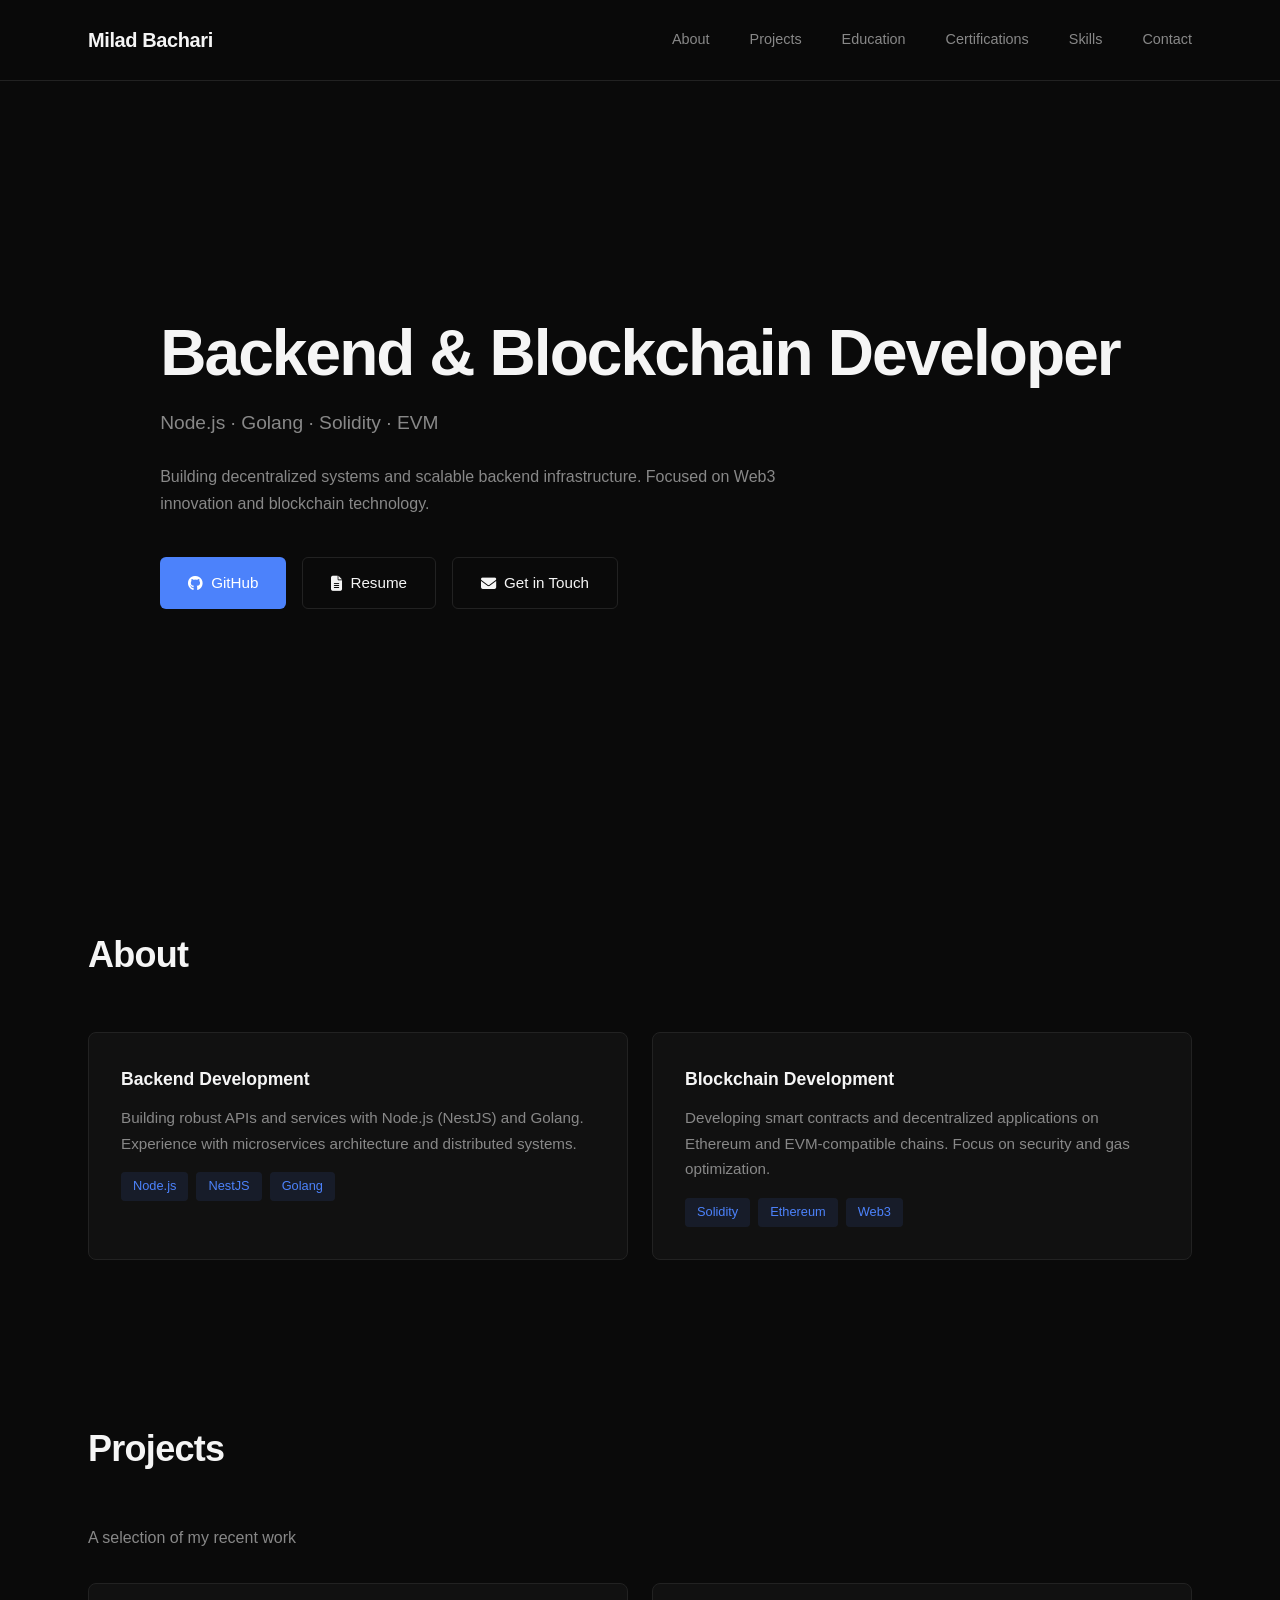
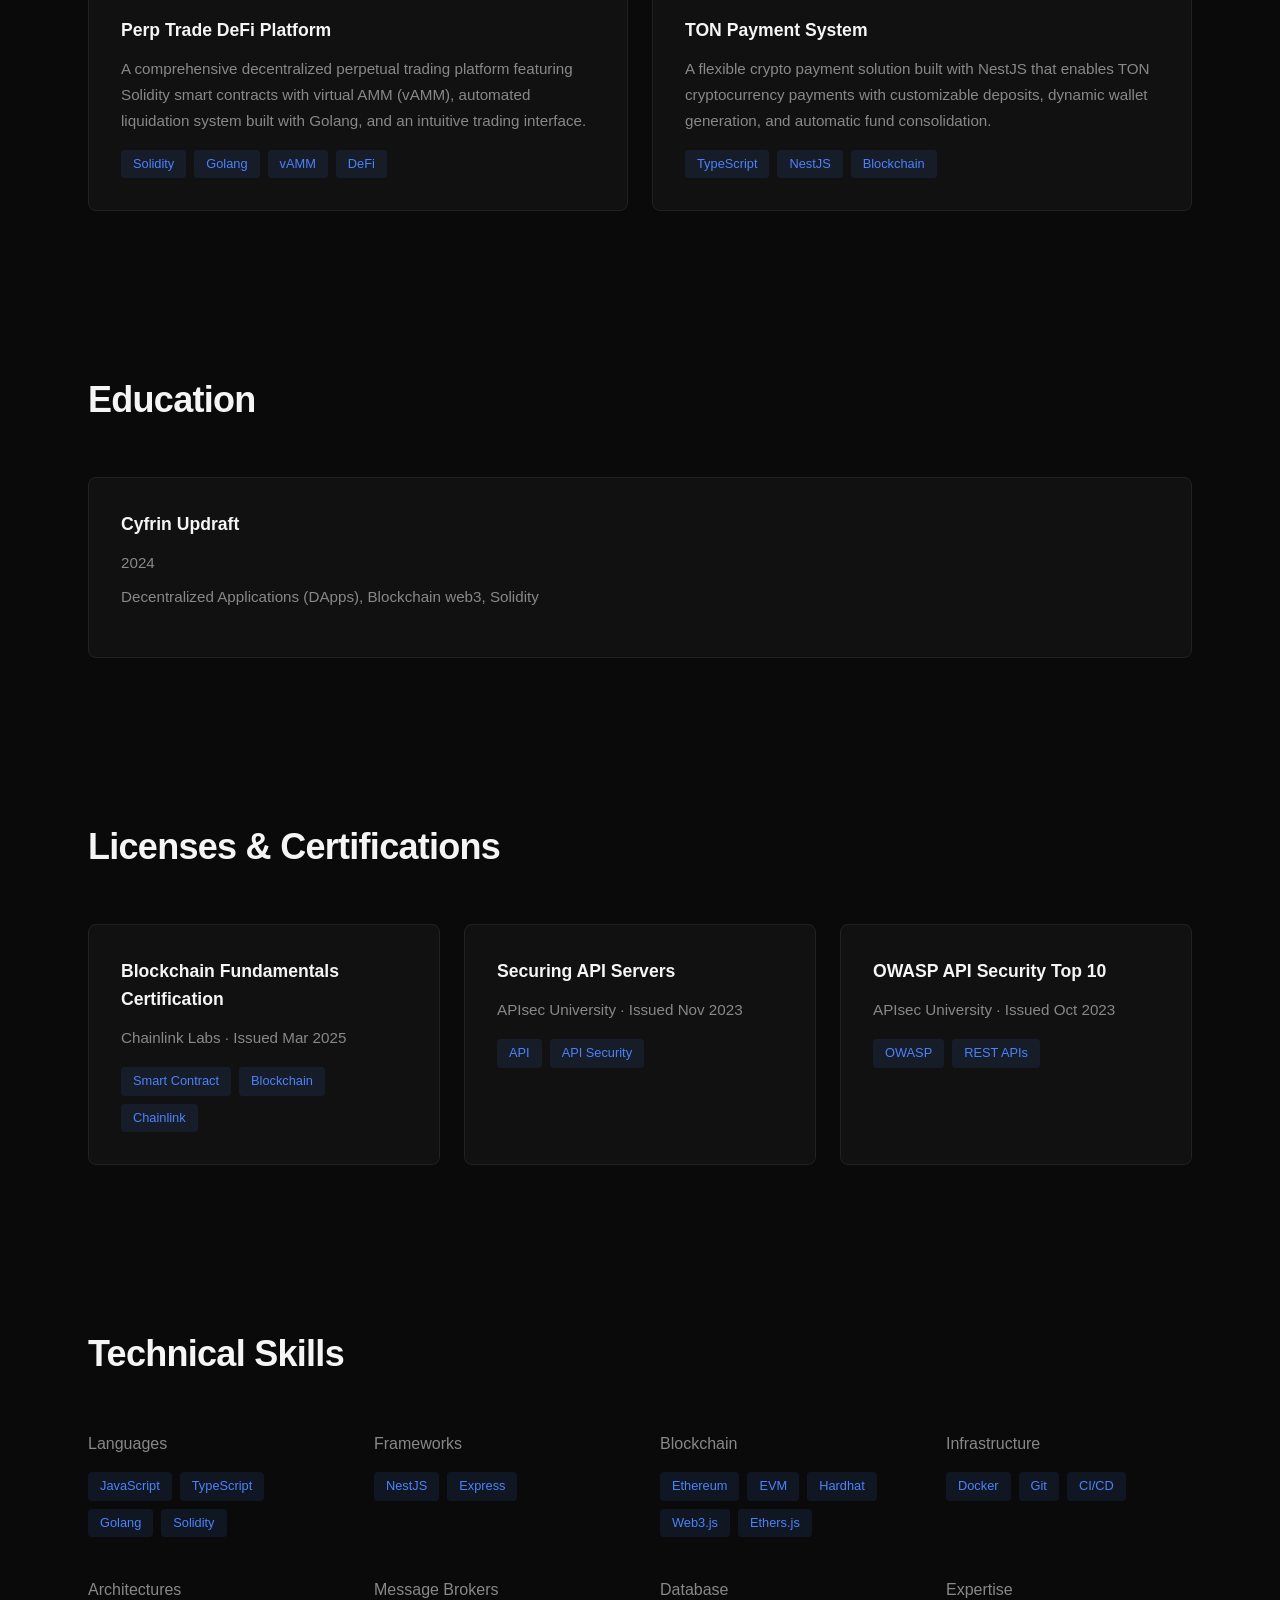
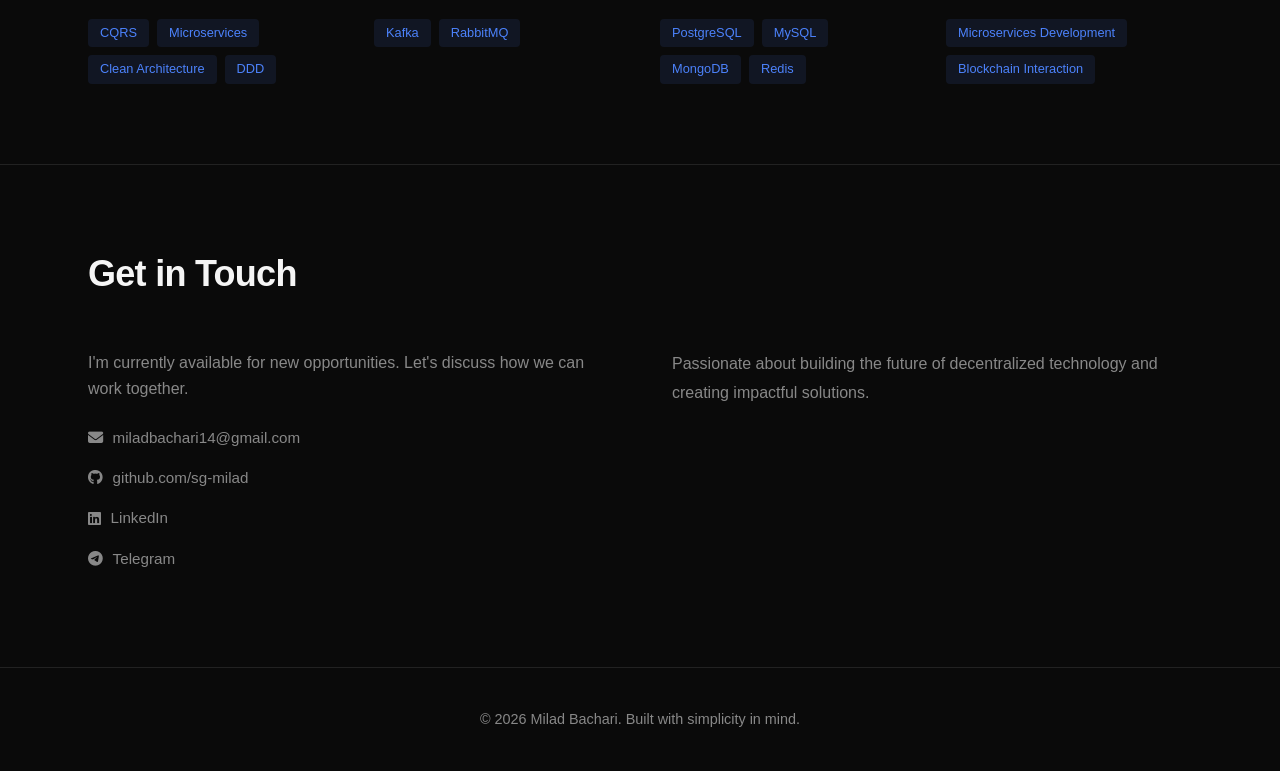
==== commit d16962ff: "feat: add resume and some skills" ====
--- a/index.html
+++ b/index.html
@@ -46,6 +46,10 @@
         <a href="https://github.com/sg-milad" target="_blank" class="btn btn-primary">
           <i class="fab fa-github"></i> GitHub
         </a>
+        <a href="https://drive.google.com/drive/folders/1jn49E8pO7XOxcoiAEiCpTtO2KUdgSwkY?usp=drive_link"
+          target="_blank" class="btn btn-secondary">
+          <i class="fas fa-file-alt"></i> Resume
+        </a>
         <a href="mailto:miladbachari14@gmail.com" class="btn btn-secondary">
           <i class="fas fa-envelope"></i> Get in Touch
         </a>
@@ -194,9 +198,40 @@
           <h3>Infrastructure</h3>
           <div class="skill-list">
             <span class="tag">Docker</span>
+            <span class="tag">Git</span>
+            <span class="tag">CI/CD</span>
+          </div>
+        </div>
+        <div class="skill-category">
+          <h3>Architectures</h3>
+          <div class="skill-list">
+            <span class="tag">CQRS</span>
+            <span class="tag">Microservices</span>
+            <span class="tag">Clean Architecture</span>
+            <span class="tag">DDD</span>
+          </div>
+        </div>
+        <div class="skill-category">
+          <h3>Message Brokers</h3>
+          <div class="skill-list">
+            <span class="tag">Kafka</span>
+            <span class="tag">RabbitMQ</span>
+          </div>
+        </div>
+        <div class="skill-category">
+          <h3>Database</h3>
+          <div class="skill-list">
             <span class="tag">PostgreSQL</span>
+            <span class="tag">MySQL</span>
+            <span class="tag">MongoDB</span>
             <span class="tag">Redis</span>
-            <span class="tag">Git</span>
+          </div>
+        </div>
+        <div class="skill-category">
+          <h3>Expertise</h3>
+          <div class="skill-list">
+            <span class="tag">Microservices Development</span>
+            <span class="tag">Blockchain Interaction</span>
           </div>
         </div>
       </div>
--- a/styles.css
+++ b/styles.css
@@ -5,7 +5,6 @@
   --accent: #4c82fb;
   --card-bg: #111;
   --border: #222;
-  
   --font-main: -apple-system, BlinkMacSystemFont, 'Segoe UI', Roboto, sans-serif;
 }
 
@@ -33,9 +32,9 @@
 }
 
 .container {
-  max-width: 900px;
+  max-width: 1200px;
   margin: 0 auto;
-  padding: 0 2rem;
+  padding: 0 3rem;
 }
 
 /* Navigation */
@@ -63,7 +62,7 @@
 
 .nav-links {
   display: flex;
-  gap: 2rem;
+  gap: 2.5rem;
 }
 
 .nav-link {
@@ -91,32 +90,33 @@
 
 /* Hero Section */
 .hero {
-  min-height: 80vh;
+  min-height: 85vh;
   display: flex;
   align-items: center;
-  padding: 4rem 0;
+  padding: 6rem 0;
 }
 
 .hero-content h1 {
-  font-size: clamp(2.5rem, 6vw, 4rem);
+  font-size: clamp(2.5rem, 5vw, 5rem);
   font-weight: 700;
   letter-spacing: -0.03em;
   line-height: 1.1;
-  margin-bottom: 1rem;
+  margin-bottom: 1.25rem;
 }
 
 .hero-content .subtitle {
-  font-size: 1.25rem;
+  font-size: clamp(1rem, 1.5vw, 1.35rem);
   color: var(--text-secondary);
   margin-bottom: 1.5rem;
   font-weight: 400;
 }
 
 .hero-content .description {
-  font-size: 1.1rem;
-  color: var(--text-secondary);
-  max-width: 600px;
-  margin-bottom: 2rem;
+  font-size: clamp(1rem, 1.2vw, 1.15rem);
+  color: var(--text-secondary);
+  max-width: 650px;
+  margin-bottom: 2.5rem;
+  line-height: 1.7;
 }
 
 .hero-buttons {
@@ -126,9 +126,9 @@
 }
 
 .btn {
-  padding: 0.75rem 1.5rem;
+  padding: 0.8rem 1.75rem;
   border-radius: 6px;
-  font-size: 0.9rem;
+  font-size: 0.95rem;
   font-weight: 500;
   transition: all 0.2s;
   display: inline-flex;
@@ -157,31 +157,31 @@
 
 /* Sections */
 section {
-  padding: 2rem 0;
+  padding: 5rem 0;
 }
 
 .section-title {
-  font-size: 2rem;
+  font-size: clamp(1.75rem, 3vw, 2.25rem);
   font-weight: 600;
   margin-bottom: 3rem;
   letter-spacing: -0.02em;
 }
 
-/* About/Projects Grid */
+/* Grids */
 .grid {
   display: grid;
   gap: 1.5rem;
 }
 
 .grid-2 {
-  grid-template-columns: repeat(auto-fit, minmax(300px, 1fr));
+  grid-template-columns: repeat(auto-fit, minmax(340px, 1fr));
 }
 
 .card {
   background: var(--card-bg);
   border: 1px solid var(--border);
   border-radius: 8px;
-  padding: 1.5rem;
+  padding: 2rem;
   transition: border-color 0.2s;
 }
 
@@ -191,7 +191,7 @@
 
 .card h3 {
   font-size: 1.1rem;
-  margin-bottom: 0.5rem;
+  margin-bottom: 0.75rem;
   font-weight: 600;
 }
 
@@ -199,6 +199,7 @@
   color: var(--text-secondary);
   font-size: 0.95rem;
   margin-bottom: 1rem;
+  line-height: 1.7;
 }
 
 .tags {
@@ -219,8 +220,8 @@
 /* Skills */
 .skills-grid {
   display: grid;
-  grid-template-columns: repeat(auto-fit, minmax(200px, 1fr));
-  gap: 2rem;
+  grid-template-columns: repeat(auto-fit, minmax(220px, 1fr));
+  gap: 2.5rem;
 }
 
 .skill-category h3 {
@@ -244,58 +245,38 @@
 .contact-content {
   display: grid;
   grid-template-columns: 1fr 1fr;
-  gap: 3rem;
+  gap: 4rem;
+  align-items: start;
 }
 
 .contact-info a {
-  display: block;
-  color: var(--text-secondary);
-  margin-bottom: 0.75rem;
+  display: flex;
+  align-items: center;
+  gap: 0.6rem;
+  color: var(--text-secondary);
+  margin-bottom: 1rem;
   transition: color 0.2s;
+  font-size: 0.95rem;
 }
 
 .contact-info a:hover {
   color: var(--accent);
 }
 
-.social-links {
-  display: flex;
-  gap: 1rem;
-  margin-top: 2rem;
-}
-
-.social-link {
-  width: 40px;
-  height: 40px;
-  border: 1px solid var(--border);
-  border-radius: 50%;
-  display: flex;
-  align-items: center;
-  justify-content: center;
-  transition: all 0.2s;
-  padding: 0;
-}
-
-.social-link i {
-  display: flex;
-  align-items: center;
-  justify-content: center;
-  width: 100%;
-  height: 100%;
-}
-
-.social-link:hover {
-  border-color: var(--accent);
-  color: var(--accent);
-}
-
 /* Footer */
 footer {
-  padding: 2rem 0;
+  padding: 2.5rem 0;
   border-top: 1px solid var(--border);
   text-align: center;
   color: var(--text-secondary);
   font-size: 0.9rem;
+}
+
+/* Large screens */
+@media (min-width: 1400px) {
+  .container {
+    max-width: 1300px;
+  }
 }
 
 /* Mobile */
@@ -303,7 +284,11 @@
   .container {
     padding: 0 1.5rem;
   }
-  
+
+  section {
+    padding: 3.5rem 0;
+  }
+
   .nav-links {
     display: none;
     position: absolute;
@@ -314,27 +299,37 @@
     flex-direction: column;
     padding: 1.5rem;
     border-bottom: 1px solid var(--border);
-  }
-  
+    gap: 1.25rem;
+  }
+
   .nav-links.active {
     display: flex;
   }
-  
+
   .hamburger {
     display: flex;
   }
-  
+
   .contact-content {
     grid-template-columns: 1fr;
     gap: 2rem;
   }
-  
+
+  .hero {
+    min-height: 70vh;
+    padding: 4rem 0;
+  }
+
   .hero-buttons {
     flex-direction: column;
   }
-  
+
   .btn {
     width: 100%;
     justify-content: center;
   }
-}
+
+  .grid-2 {
+    grid-template-columns: 1fr;
+  }
+}
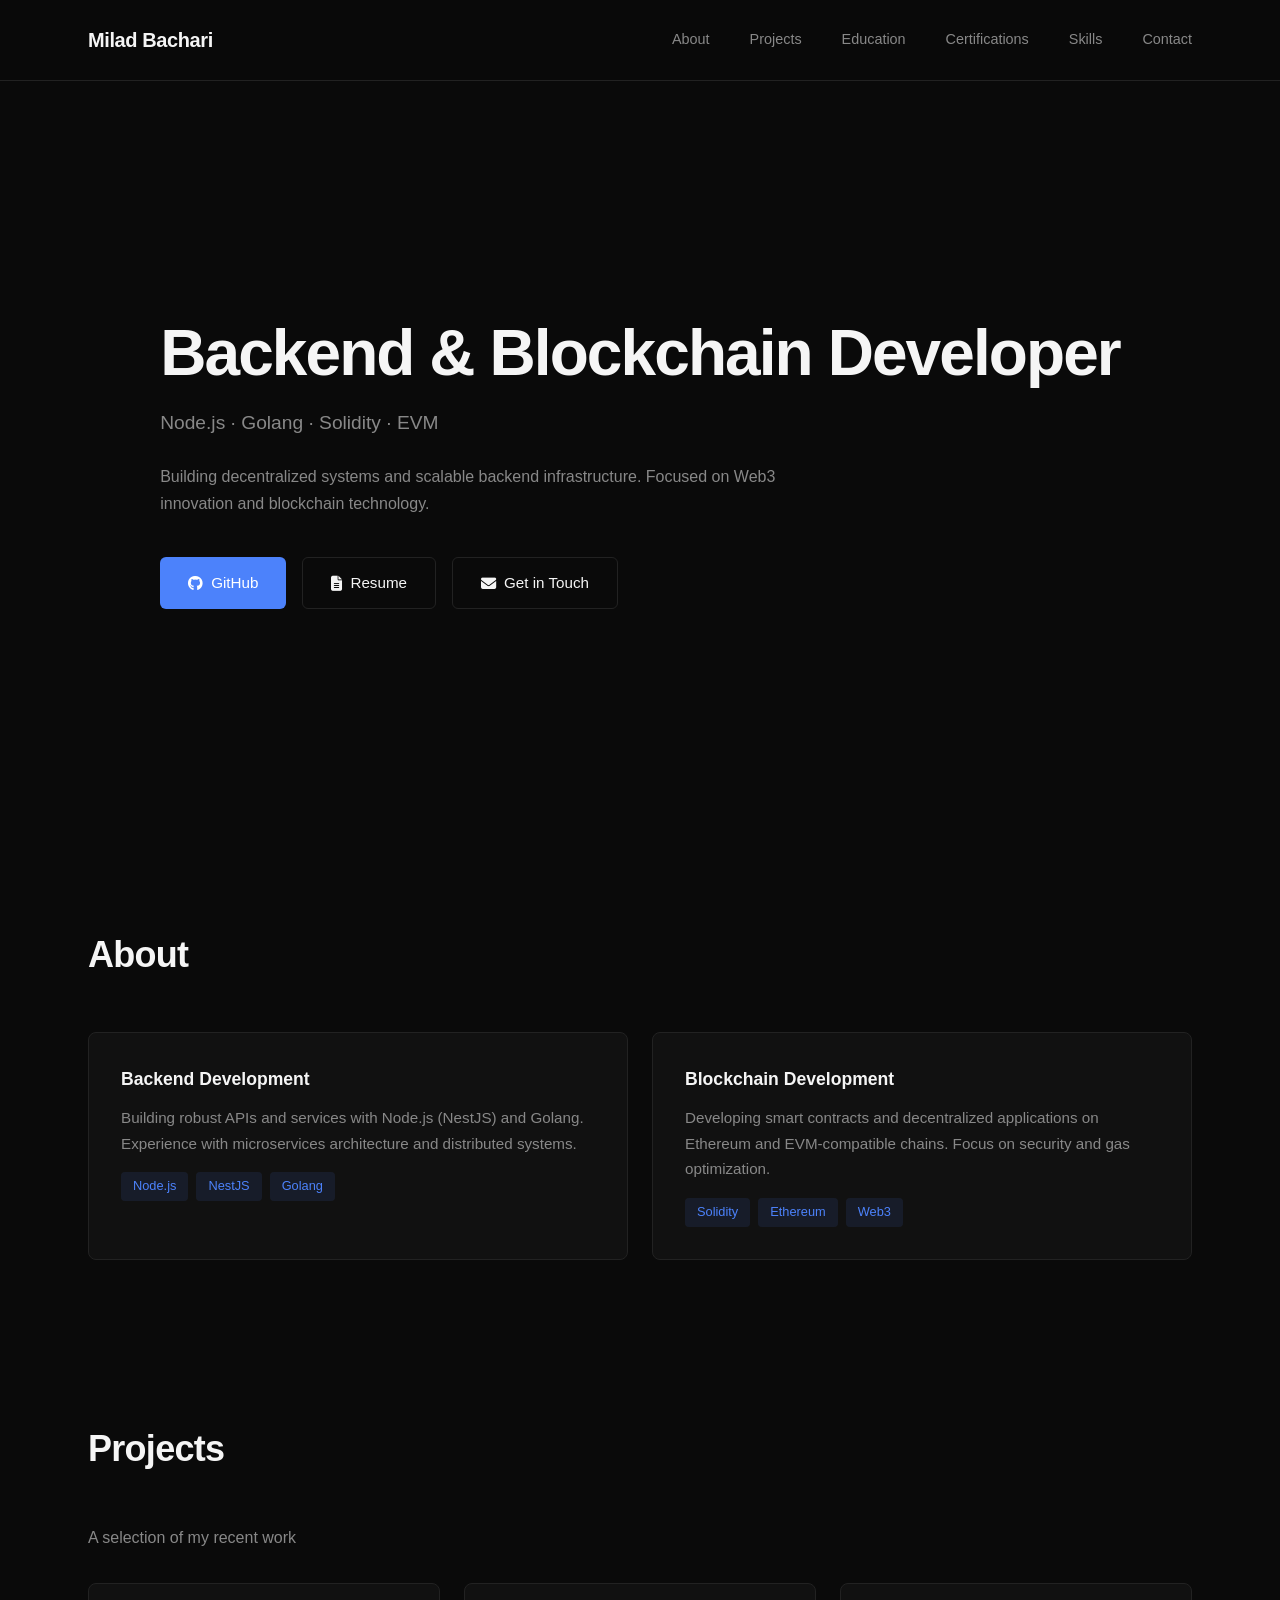
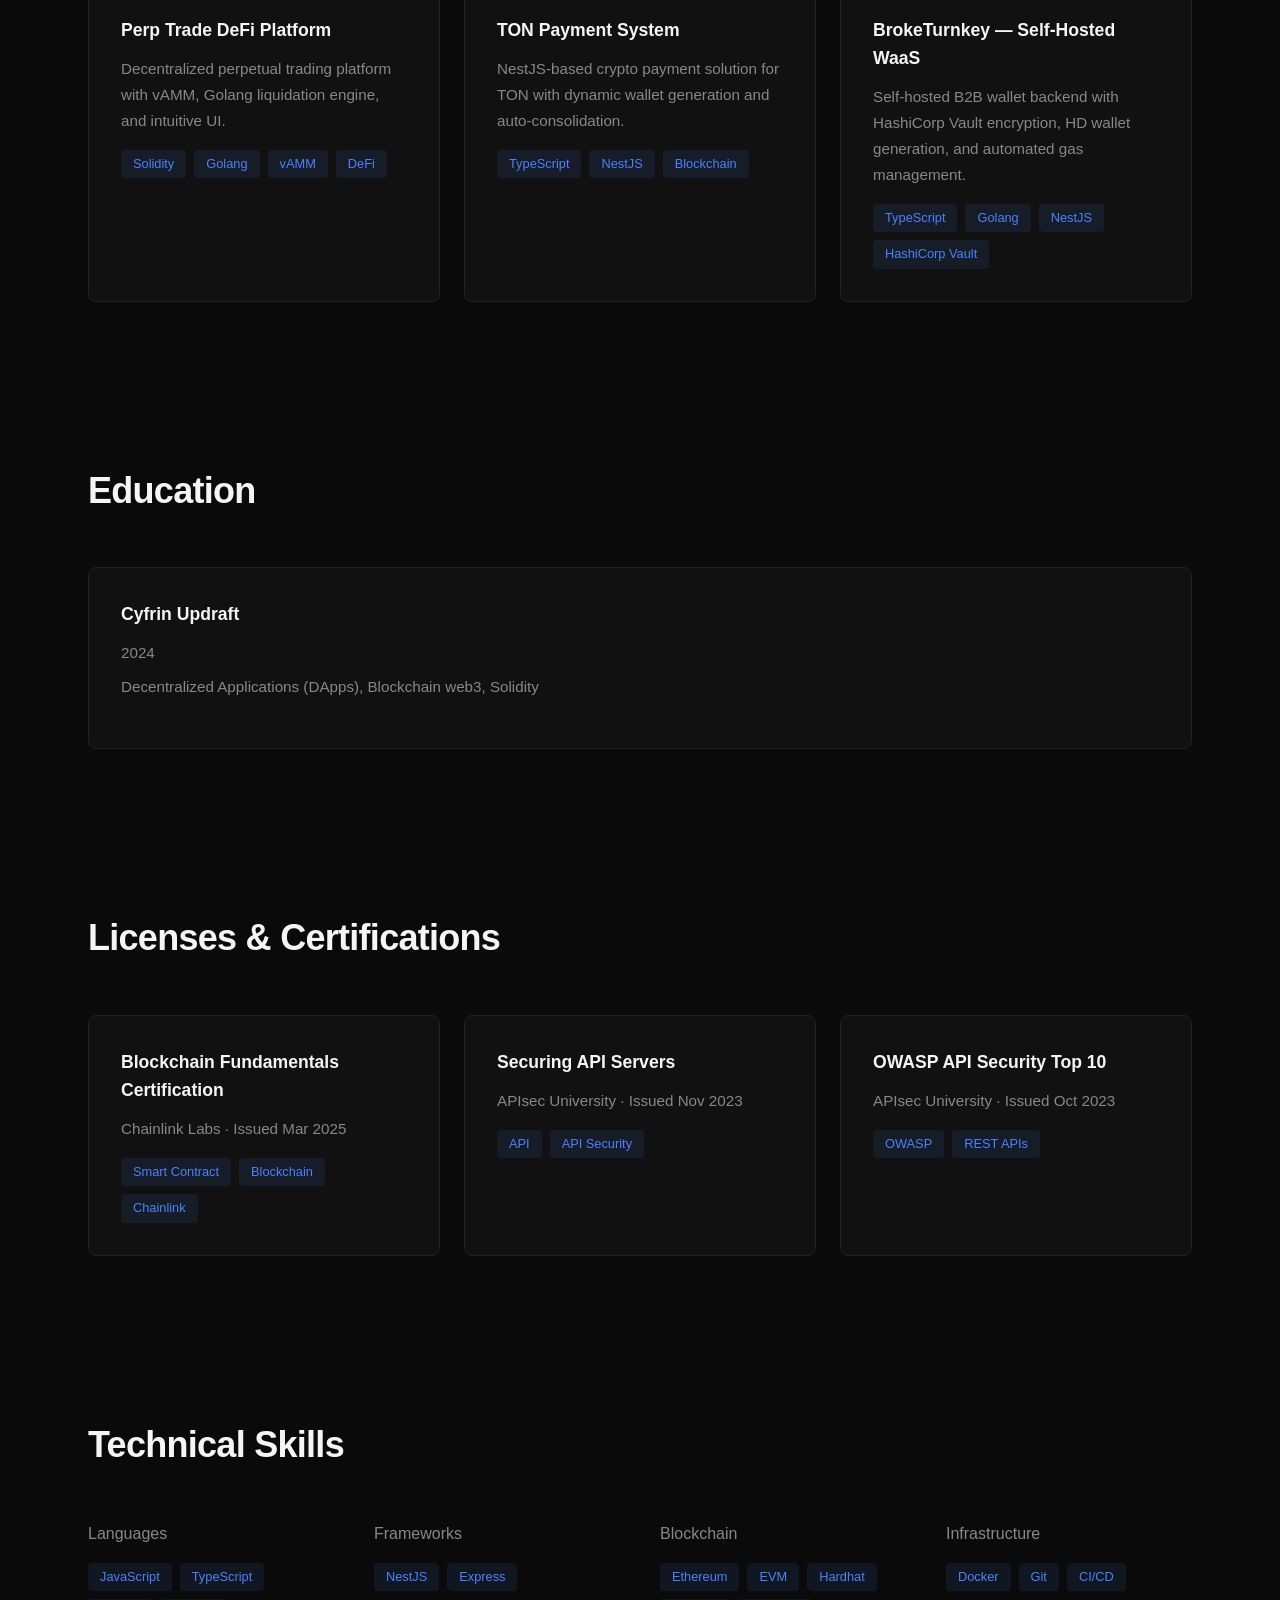
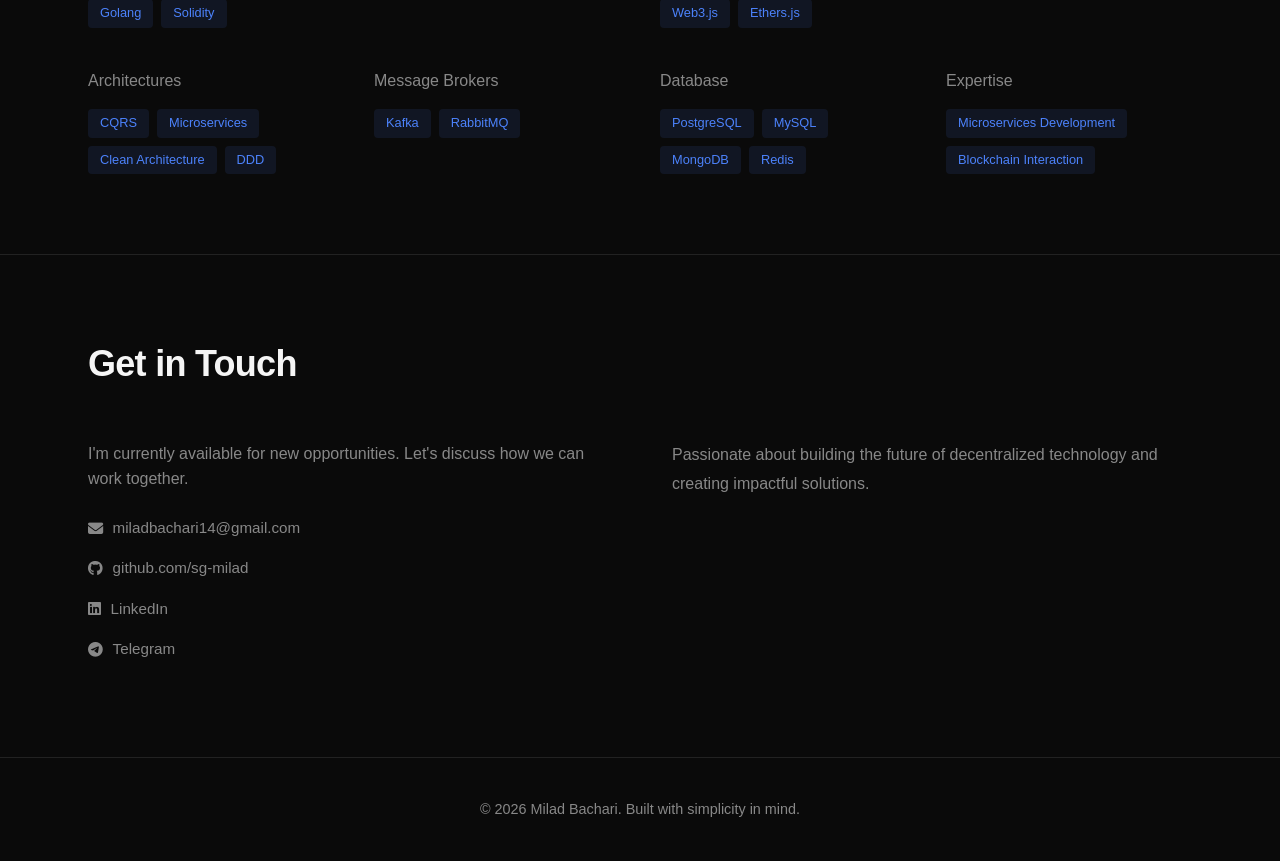
==== commit d25b0a9c: "feat: add new project and make projects clickable" ====
--- a/index.html
+++ b/index.html
@@ -92,27 +92,44 @@
       <h2 class="section-title">Projects</h2>
       <p style="color: var(--text-secondary); margin-bottom: 2rem;">A selection of my recent work</p>
       <div class="grid grid-2">
-        <div class="card">
+        <!-- Project 1 -->
+        <a href="https://github.com/sg-milad/perp-trade" target="_blank" class="card project-card"
+          style="text-decoration: none; color: inherit; display: block; transition: transform 0.2s;">
           <h3>Perp Trade DeFi Platform</h3>
-          <p>A comprehensive decentralized perpetual trading platform featuring Solidity smart contracts with virtual
-            AMM (vAMM), automated liquidation system built with Golang, and an intuitive trading interface.</p>
+          <p>Decentralized perpetual trading platform with vAMM, Golang liquidation engine, and intuitive UI.</p>
           <div class="tags">
             <span class="tag">Solidity</span>
             <span class="tag">Golang</span>
             <span class="tag">vAMM</span>
             <span class="tag">DeFi</span>
           </div>
-        </div>
-        <div class="card">
+        </a>
+
+        <!-- Project 2 -->
+        <a href="https://github.com/sg-milad/Ton-payment-system" target="_blank" class="card project-card"
+          style="text-decoration: none; color: inherit; display: block; transition: transform 0.2s;">
           <h3>TON Payment System</h3>
-          <p>A flexible crypto payment solution built with NestJS that enables TON cryptocurrency payments with
-            customizable deposits, dynamic wallet generation, and automatic fund consolidation.</p>
+          <p>NestJS-based crypto payment solution for TON with dynamic wallet generation and auto-consolidation.</p>
           <div class="tags">
             <span class="tag">TypeScript</span>
             <span class="tag">NestJS</span>
             <span class="tag">Blockchain</span>
           </div>
-        </div>
+        </a>
+
+        <!-- Project 3 -->
+        <a href="https://github.com/sg-milad/BrokeTurnkey" target="_blank" class="card project-card"
+          style="text-decoration: none; color: inherit; display: block; transition: transform 0.2s;">
+          <h3>BrokeTurnkey — Self-Hosted WaaS</h3>
+          <p>Self-hosted B2B wallet backend with HashiCorp Vault encryption, HD wallet generation, and automated gas
+            management.</p>
+          <div class="tags">
+            <span class="tag">TypeScript</span>
+            <span class="tag">Golang</span>
+            <span class="tag">NestJS</span>
+            <span class="tag">HashiCorp Vault</span>
+          </div>
+        </a>
       </div>
     </div>
   </section>
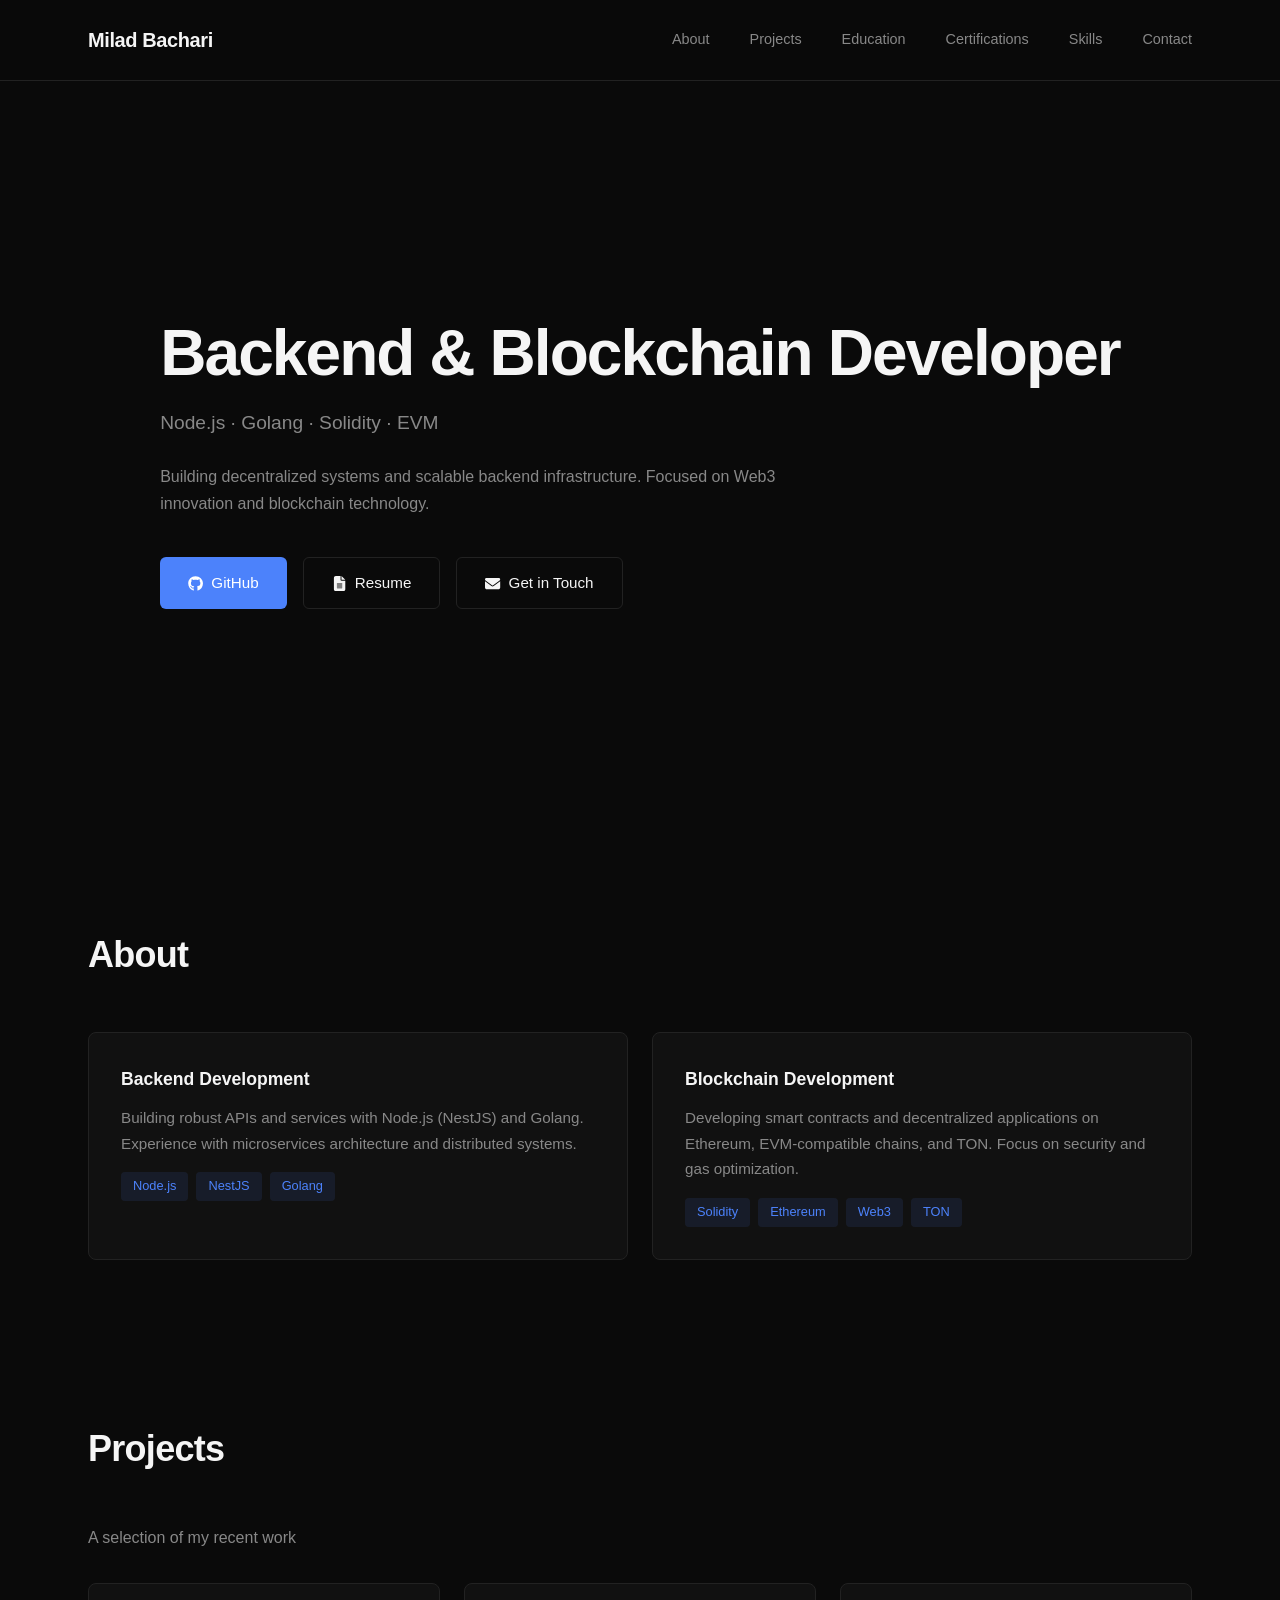
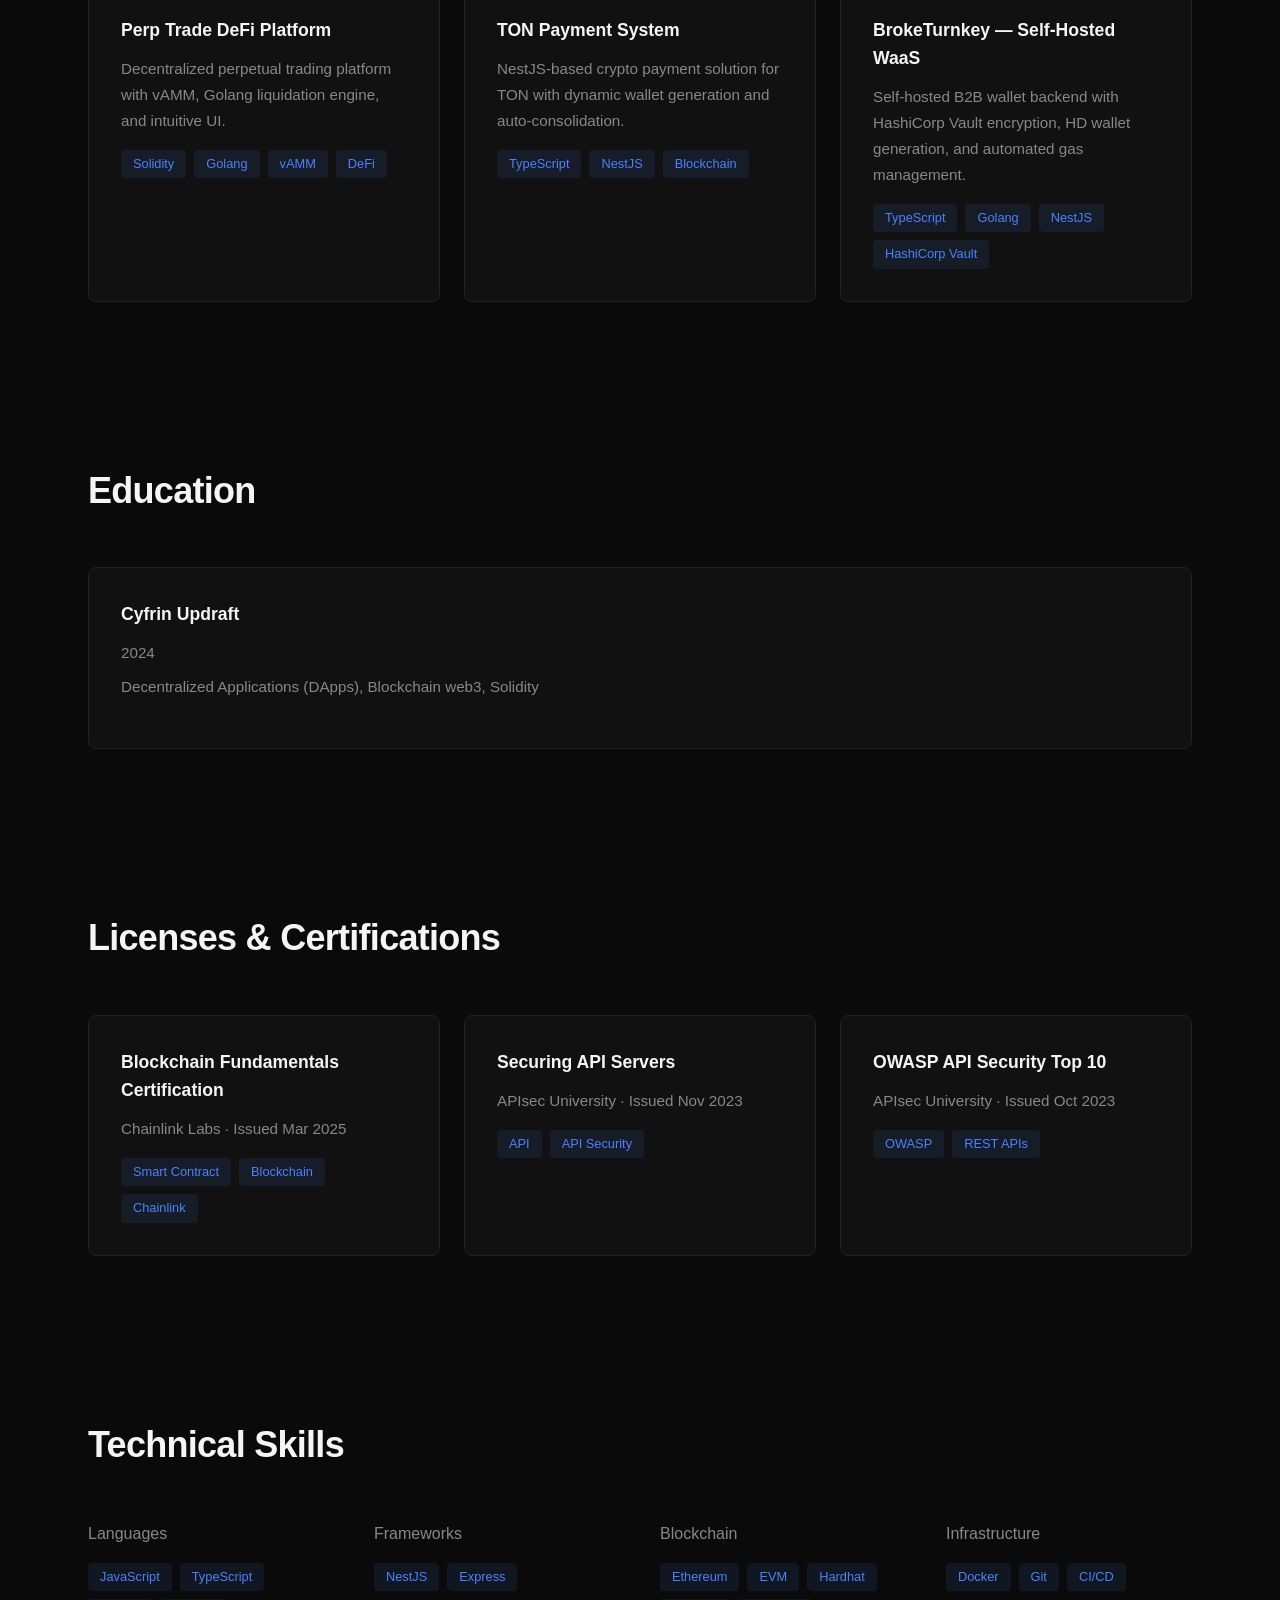
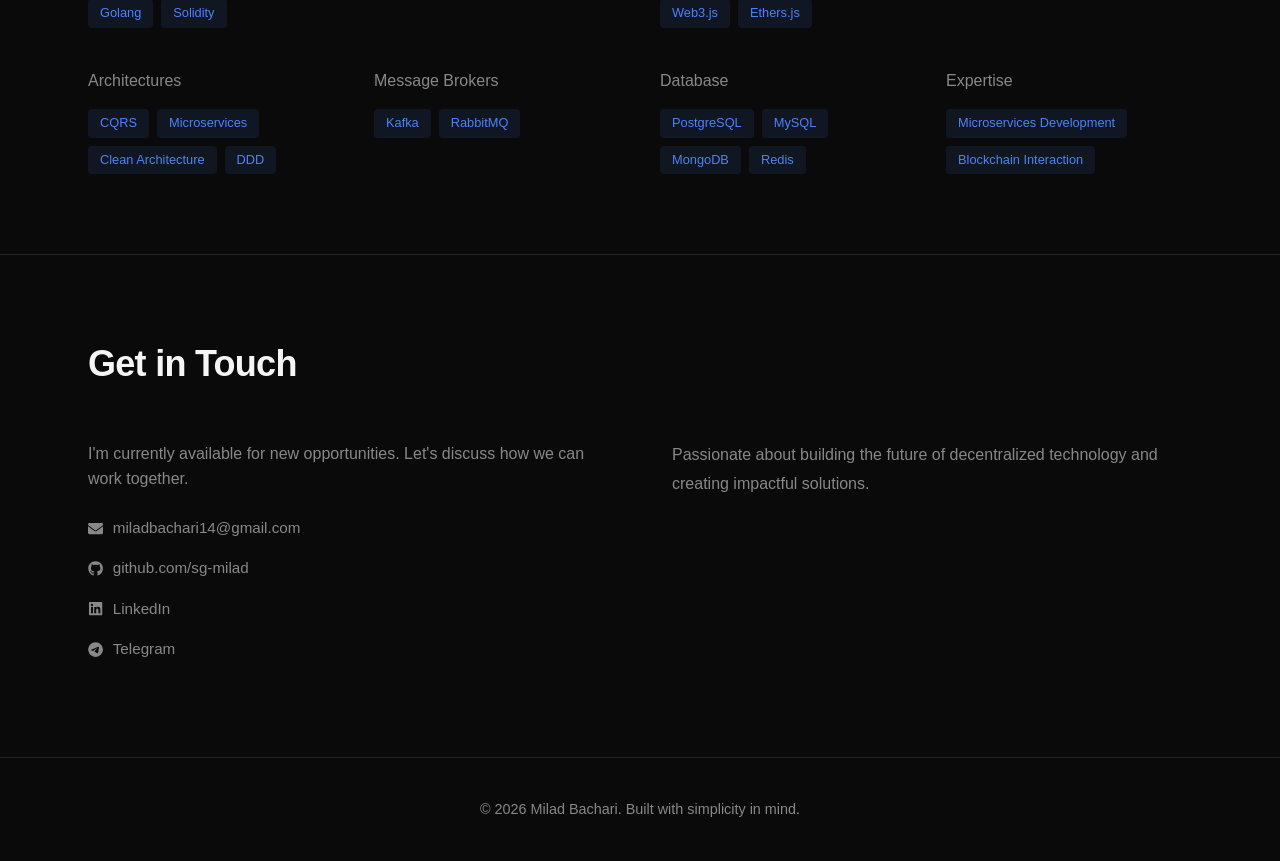
==== commit 5e44f726: "feat: add favicon and update icon styles for better UI consistency" ====
--- a/index.html
+++ b/index.html
@@ -6,8 +6,7 @@
   <meta name="viewport" content="width=device-width, initial-scale=1.0">
   <title>Milad Bachari | Developer</title>
   <link rel="stylesheet" href="styles.css">
-  <link rel="icon" href="https://img.icons8.com/material-two-tone/24/blockchain-technology.png" type="image/png">
-  <link rel="stylesheet" href="https://cdnjs.cloudflare.com/ajax/libs/font-awesome/6.4.0/css/all.min.css">
+  <link rel="icon" href="favicon.png" type="image/png">
 </head>
 
 <body>
@@ -44,14 +43,14 @@
       </p>
       <div class="hero-buttons">
         <a href="https://github.com/sg-milad" target="_blank" class="btn btn-primary">
-          <i class="fab fa-github"></i> GitHub
+          <svg class="icon" viewBox="0 0 496 512" aria-hidden="true"><path fill="currentColor" d="M165.9 397.4c0 2-2.3 3.6-5.2 3.6-3.3.3-5.6-1.3-5.6-3.6 0-2 2.3-3.6 5.2-3.6 3-.3 5.6 1.3 5.6 3.6zm-31.1-4.5c-.7 2 1.3 4.3 4.3 4.9 2.6 1 5.6 0 6.2-2s-1.3-4.3-4.3-5.2c-2.6-.7-5.5.3-6.2 2.3zm44.2-1.7c-2.9.7-4.9 2.6-4.6 4.9.3 2 2.9 3.3 5.9 2.6 2.9-.7 4.9-2.6 4.6-4.6-.3-1.9-3-3.2-5.9-2.9zM244.8 8C106.1 8 0 113.3 0 252c0 110.9 69.8 205.8 169.5 239.2 12.8 2.3 17.3-5.6 17.3-12.1 0-6.2-.3-40.4-.3-61.4 0 0-70 15-84.7-29.8 0 0-11.4-29.1-27.8-36.6 0 0-22.9-15.7 1.6-15.4 0 0 24.9 2 38.6 25.8 21.9 38.6 58.6 27.5 72.9 20.9 2.3-16 8.8-27.1 16-33.7-55.9-6.2-112.3-14.3-112.3-110.5 0-27.5 7.6-41.3 23.6-58.9-2.6-6.5-11.1-33.3 2.6-67.9 20.9-6.5 69 27 69 27 20-5.6 41.5-8.5 62.8-8.5s42.8 2.9 62.8 8.5c0 0 48.1-33.6 69-27 13.7 34.7 5.2 61.4 2.6 67.9 16 17.7 25.8 31.5 25.8 58.9 0 96.5-58.9 104.2-114.8 110.5 9.2 7.9 17 22.9 17 46.4 0 33.7-.3 75.4-.3 83.6 0 6.5 4.6 14.4 17.3 12.1C428.2 457.8 496 362.9 496 252 496 113.3 383.5 8 244.8 8zM97.2 352.9c-1.3 1-1 3.3.7 5.2 1.6 1.6 3.9 2.3 5.2 1 1.3-1 1-3.3-.7-5.2-1.6-1.6-3.9-2.3-5.2-1zm-10.8-8.1c-.7 1.3.3 2.9 2.3 3.9 1.6 1 3.6.7 4.3-.7.7-1.3-.3-2.9-2.3-3.9-2-.6-3.6-.3-4.3.7zm32.4 35.6c-1.6 1.3-1 4.3 1.3 6.2 2.3 2.3 5.2 2.6 6.5 1 1.3-1.3.7-4.3-1.3-6.2-2.2-2.3-5.2-2.6-6.5-1zm-11.4-14.7c-1.6 1-1.6 3.6 0 5.9 1.6 2.3 4.3 3.3 5.6 2.3 1.6-1.3 1.6-3.9 0-6.2-1.4-2.3-4-3.3-5.6-2z"/></svg> GitHub
         </a>
         <a href="https://drive.google.com/drive/folders/1jn49E8pO7XOxcoiAEiCpTtO2KUdgSwkY?usp=drive_link"
           target="_blank" class="btn btn-secondary">
-          <i class="fas fa-file-alt"></i> Resume
+          <svg class="icon" viewBox="0 0 384 512" aria-hidden="true"><path fill="currentColor" d="M64 0C28.7 0 0 28.7 0 64L0 448c0 35.3 28.7 64 64 64l256 0c35.3 0 64-28.7 64-64l0-288-128 0c-17.7 0-32-14.3-32-32L224 0 64 0zM256 0l0 128 128 0L256 0zM112 256l160 0c8.8 0 16 7.2 16 16s-7.2 16-16 16l-160 0c-8.8 0-16-7.2-16-16s7.2-16 16-16zm0 64l160 0c8.8 0 16 7.2 16 16s-7.2 16-16 16l-160 0c-8.8 0-16-7.2-16-16s7.2-16 16-16zm0 64l160 0c8.8 0 16 7.2 16 16s-7.2 16-16 16l-160 0c-8.8 0-16-7.2-16-16s7.2-16 16-16z"/></svg> Resume
         </a>
         <a href="mailto:miladbachari14@gmail.com" class="btn btn-secondary">
-          <i class="fas fa-envelope"></i> Get in Touch
+          <svg class="icon" viewBox="0 0 512 512" aria-hidden="true"><path fill="currentColor" d="M48 64C21.5 64 0 85.5 0 112c0 15.1 7.1 29.3 19.2 38.4L236.8 313.6c11.4 8.5 27 8.5 38.4 0L492.8 150.4c12.1-9.1 19.2-23.3 19.2-38.4c0-26.5-21.5-48-48-48L48 64zM0 176L0 384c0 35.3 28.7 64 64 64l384 0c35.3 0 64-28.7 64-64l0-208L294.4 339.2c-22.8 17.1-54 17.1-76.8 0L0 176z"/></svg> Get in Touch
         </a>
       </div>
     </div>
@@ -74,12 +73,14 @@
         </div>
         <div class="card">
           <h3>Blockchain Development</h3>
-          <p>Developing smart contracts and decentralized applications on Ethereum and EVM-compatible chains. Focus on
+          <p>Developing smart contracts and decentralized applications on Ethereum, EVM-compatible chains, and TON.
+            Focus on
             security and gas optimization.</p>
           <div class="tags">
             <span class="tag">Solidity</span>
             <span class="tag">Ethereum</span>
             <span class="tag">Web3</span>
+            <span class="tag">TON</span>
           </div>
         </div>
       </div>
@@ -264,10 +265,10 @@
           <p style="color: var(--text-secondary); margin-bottom: 1.5rem;">
             I'm currently available for new opportunities. Let's discuss how we can work together.
           </p>
-          <a href="mailto:miladbachari14@gmail.com"><i class="fas fa-envelope"></i> miladbachari14@gmail.com</a>
-          <a href="https://github.com/sg-milad" target="_blank"><i class="fab fa-github"></i> github.com/sg-milad</a>
-          <a href="https://linkedin.com/in/sg-milad/" target="_blank"><i class="fab fa-linkedin"></i> LinkedIn</a>
-          <a href="https://t.me/sg_milad" target="_blank"><i class="fab fa-telegram"></i> Telegram</a>
+          <a href="mailto:miladbachari14@gmail.com"><svg class="icon" viewBox="0 0 512 512" aria-hidden="true"><path fill="currentColor" d="M48 64C21.5 64 0 85.5 0 112c0 15.1 7.1 29.3 19.2 38.4L236.8 313.6c11.4 8.5 27 8.5 38.4 0L492.8 150.4c12.1-9.1 19.2-23.3 19.2-38.4c0-26.5-21.5-48-48-48L48 64zM0 176L0 384c0 35.3 28.7 64 64 64l384 0c35.3 0 64-28.7 64-64l0-208L294.4 339.2c-22.8 17.1-54 17.1-76.8 0L0 176z"/></svg> miladbachari14@gmail.com</a>
+          <a href="https://github.com/sg-milad" target="_blank"><svg class="icon" viewBox="0 0 496 512" aria-hidden="true"><path fill="currentColor" d="M165.9 397.4c0 2-2.3 3.6-5.2 3.6-3.3.3-5.6-1.3-5.6-3.6 0-2 2.3-3.6 5.2-3.6 3-.3 5.6 1.3 5.6 3.6zm-31.1-4.5c-.7 2 1.3 4.3 4.3 4.9 2.6 1 5.6 0 6.2-2s-1.3-4.3-4.3-5.2c-2.6-.7-5.5.3-6.2 2.3zm44.2-1.7c-2.9.7-4.9 2.6-4.6 4.9.3 2 2.9 3.3 5.9 2.6 2.9-.7 4.9-2.6 4.6-4.6-.3-1.9-3-3.2-5.9-2.9zM244.8 8C106.1 8 0 113.3 0 252c0 110.9 69.8 205.8 169.5 239.2 12.8 2.3 17.3-5.6 17.3-12.1 0-6.2-.3-40.4-.3-61.4 0 0-70 15-84.7-29.8 0 0-11.4-29.1-27.8-36.6 0 0-22.9-15.7 1.6-15.4 0 0 24.9 2 38.6 25.8 21.9 38.6 58.6 27.5 72.9 20.9 2.3-16 8.8-27.1 16-33.7-55.9-6.2-112.3-14.3-112.3-110.5 0-27.5 7.6-41.3 23.6-58.9-2.6-6.5-11.1-33.3 2.6-67.9 20.9-6.5 69 27 69 27 20-5.6 41.5-8.5 62.8-8.5s42.8 2.9 62.8 8.5c0 0 48.1-33.6 69-27 13.7 34.7 5.2 61.4 2.6 67.9 16 17.7 25.8 31.5 25.8 58.9 0 96.5-58.9 104.2-114.8 110.5 9.2 7.9 17 22.9 17 46.4 0 33.7-.3 75.4-.3 83.6 0 6.5 4.6 14.4 17.3 12.1C428.2 457.8 496 362.9 496 252 496 113.3 383.5 8 244.8 8zM97.2 352.9c-1.3 1-1 3.3.7 5.2 1.6 1.6 3.9 2.3 5.2 1 1.3-1 1-3.3-.7-5.2-1.6-1.6-3.9-2.3-5.2-1zm-10.8-8.1c-.7 1.3.3 2.9 2.3 3.9 1.6 1 3.6.7 4.3-.7.7-1.3-.3-2.9-2.3-3.9-2-.6-3.6-.3-4.3.7zm32.4 35.6c-1.6 1.3-1 4.3 1.3 6.2 2.3 2.3 5.2 2.6 6.5 1 1.3-1.3.7-4.3-1.3-6.2-2.2-2.3-5.2-2.6-6.5-1zm-11.4-14.7c-1.6 1-1.6 3.6 0 5.9 1.6 2.3 4.3 3.3 5.6 2.3 1.6-1.3 1.6-3.9 0-6.2-1.4-2.3-4-3.3-5.6-2z"/></svg> github.com/sg-milad</a>
+          <a href="https://linkedin.com/in/sg-milad/" target="_blank"><svg class="icon" viewBox="0 0 448 512" aria-hidden="true"><path fill="currentColor" d="M416 32H31.9C14.3 32 0 46.5 0 64.3v383.4C0 465.5 14.3 480 31.9 480H416c17.6 0 32-14.5 32-32.3V64.3c0-17.8-14.4-32.3-32-32.3zM135.4 416H69V202.2h66.5V416zm-33.2-243c-21.3 0-38.5-17.3-38.5-38.5S80.9 96 102.2 96c21.2 0 38.5 17.3 38.5 38.5 0 21.3-17.2 38.5-38.5 38.5zm282.1 243h-66.4V312c0-24.8-.5-56.7-34.5-56.7-34.6 0-39.9 27-39.9 54.9V416h-66.4V202.2h63.7v29.2h.9c8.9-16.8 30.6-34.5 62.9-34.5 67.2 0 79.7 44.3 79.7 101.9V416z"/></svg> LinkedIn</a>
+          <a href="https://t.me/sg_milad" target="_blank"><svg class="icon" viewBox="0 0 496 512" aria-hidden="true"><path fill="currentColor" d="M248,8C111.033,8,0,119.033,0,256S111.033,504,248,504,496,392.967,496,256,384.967,8,248,8ZM362.952,176.66c-3.732,39.215-19.881,134.378-28.1,178.3-3.476,18.584-10.322,24.816-16.948,25.425-14.4,1.326-25.338-9.517-39.287-18.661-21.827-14.308-34.158-23.215-55.346-37.177-24.485-16.135-8.612-25,5.342-39.5,3.652-3.793,67.107-61.51,68.335-66.746.153-.655.3-3.1-1.154-4.384s-3.59-.849-5.135-.5q-3.283.746-104.608,69.142-14.845,10.194-26.894,9.934c-8.855-.191-25.888-5.006-38.551-9.123-15.531-5.048-27.875-7.717-26.8-16.291q.84-6.7,18.45-13.7,108.446-47.248,144.628-62.3c68.872-28.647,83.183-33.623,92.511-33.789,2.052-.034,6.639.474,9.61,2.885a10.452,10.452,0,0,1,3.53,6.716A43.765,43.765,0,0,1,362.952,176.66Z"/></svg> Telegram</a>
         </div>
         <div>
           <p style="color: var(--text-secondary); line-height: 1.8;">
@@ -286,7 +287,7 @@
     </div>
   </footer>
 
-  <script src="script.js"></script>
+  <script src="script.js" defer></script>
 </body>
 
 </html>
--- a/styles.css
+++ b/styles.css
@@ -29,6 +29,12 @@
 a {
   color: inherit;
   text-decoration: none;
+}
+
+.icon {
+  width: 1em;
+  height: 1em;
+  flex-shrink: 0;
 }
 
 .container {
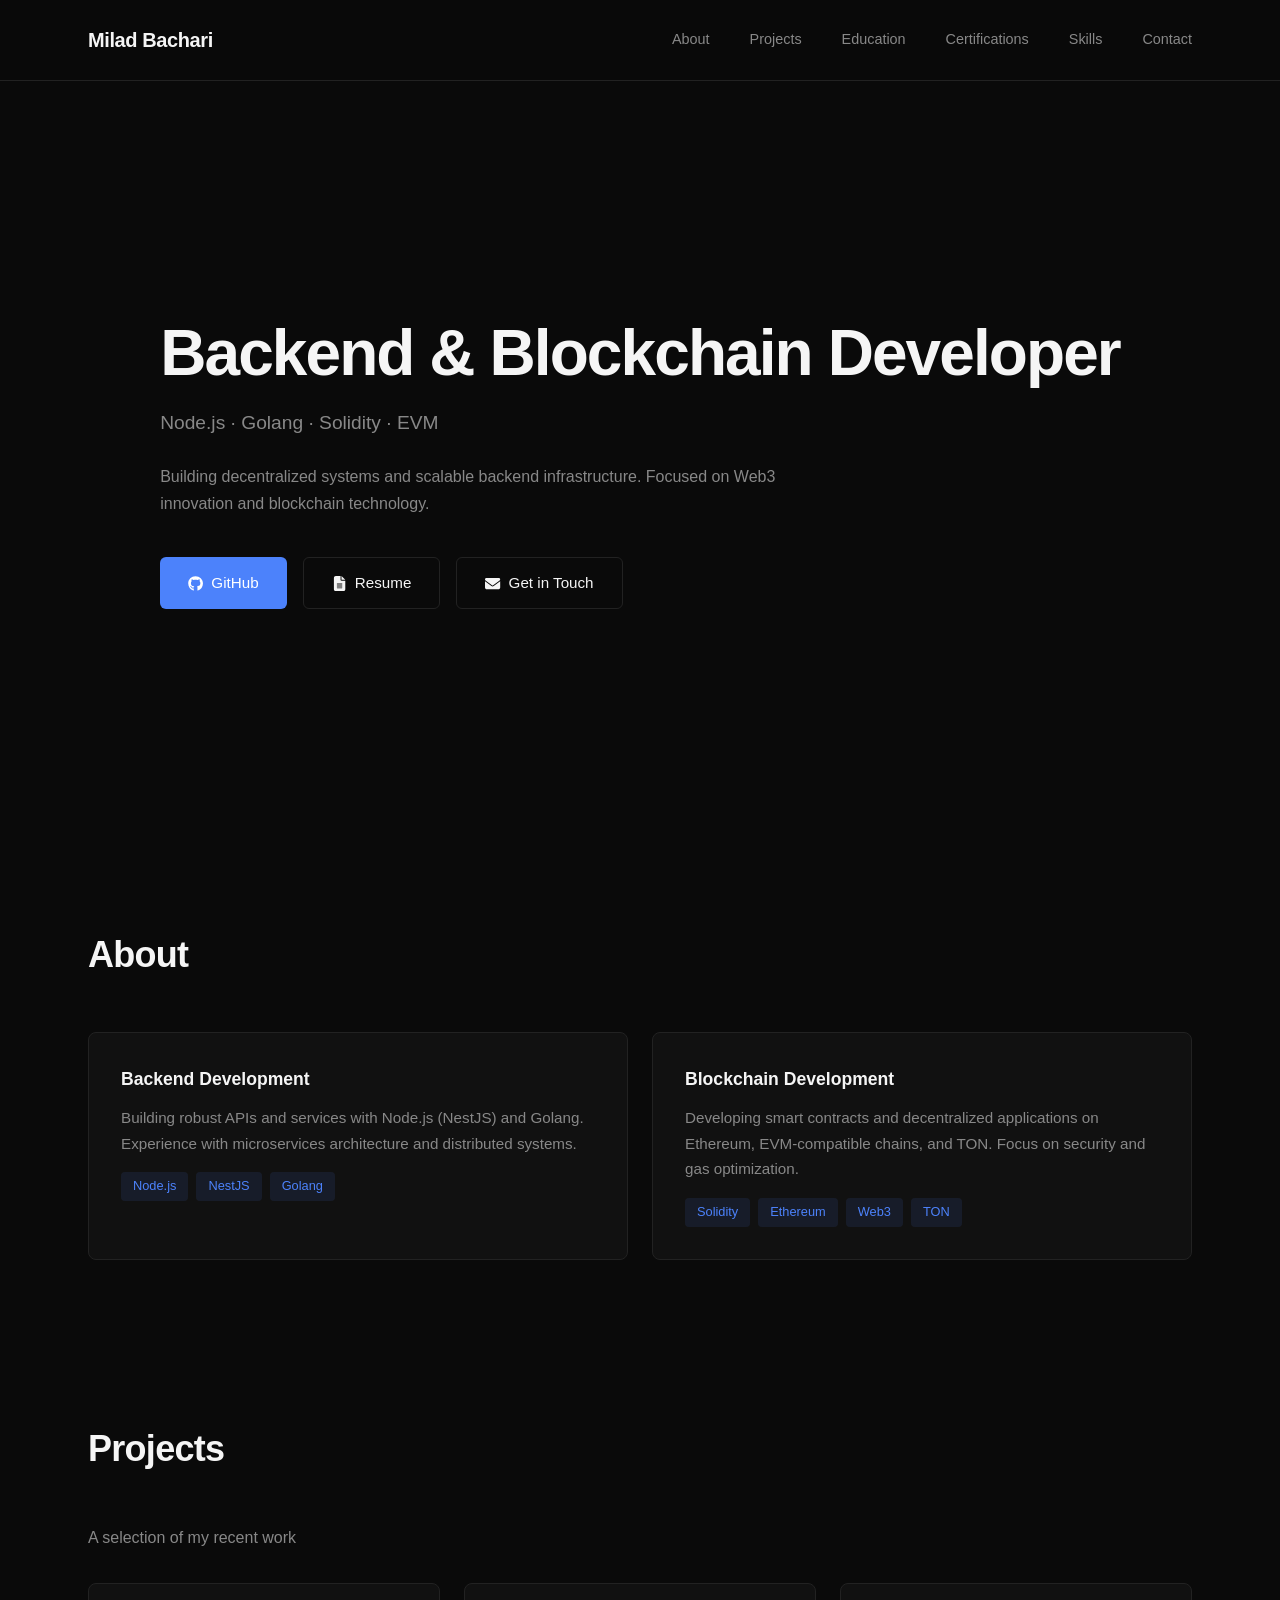
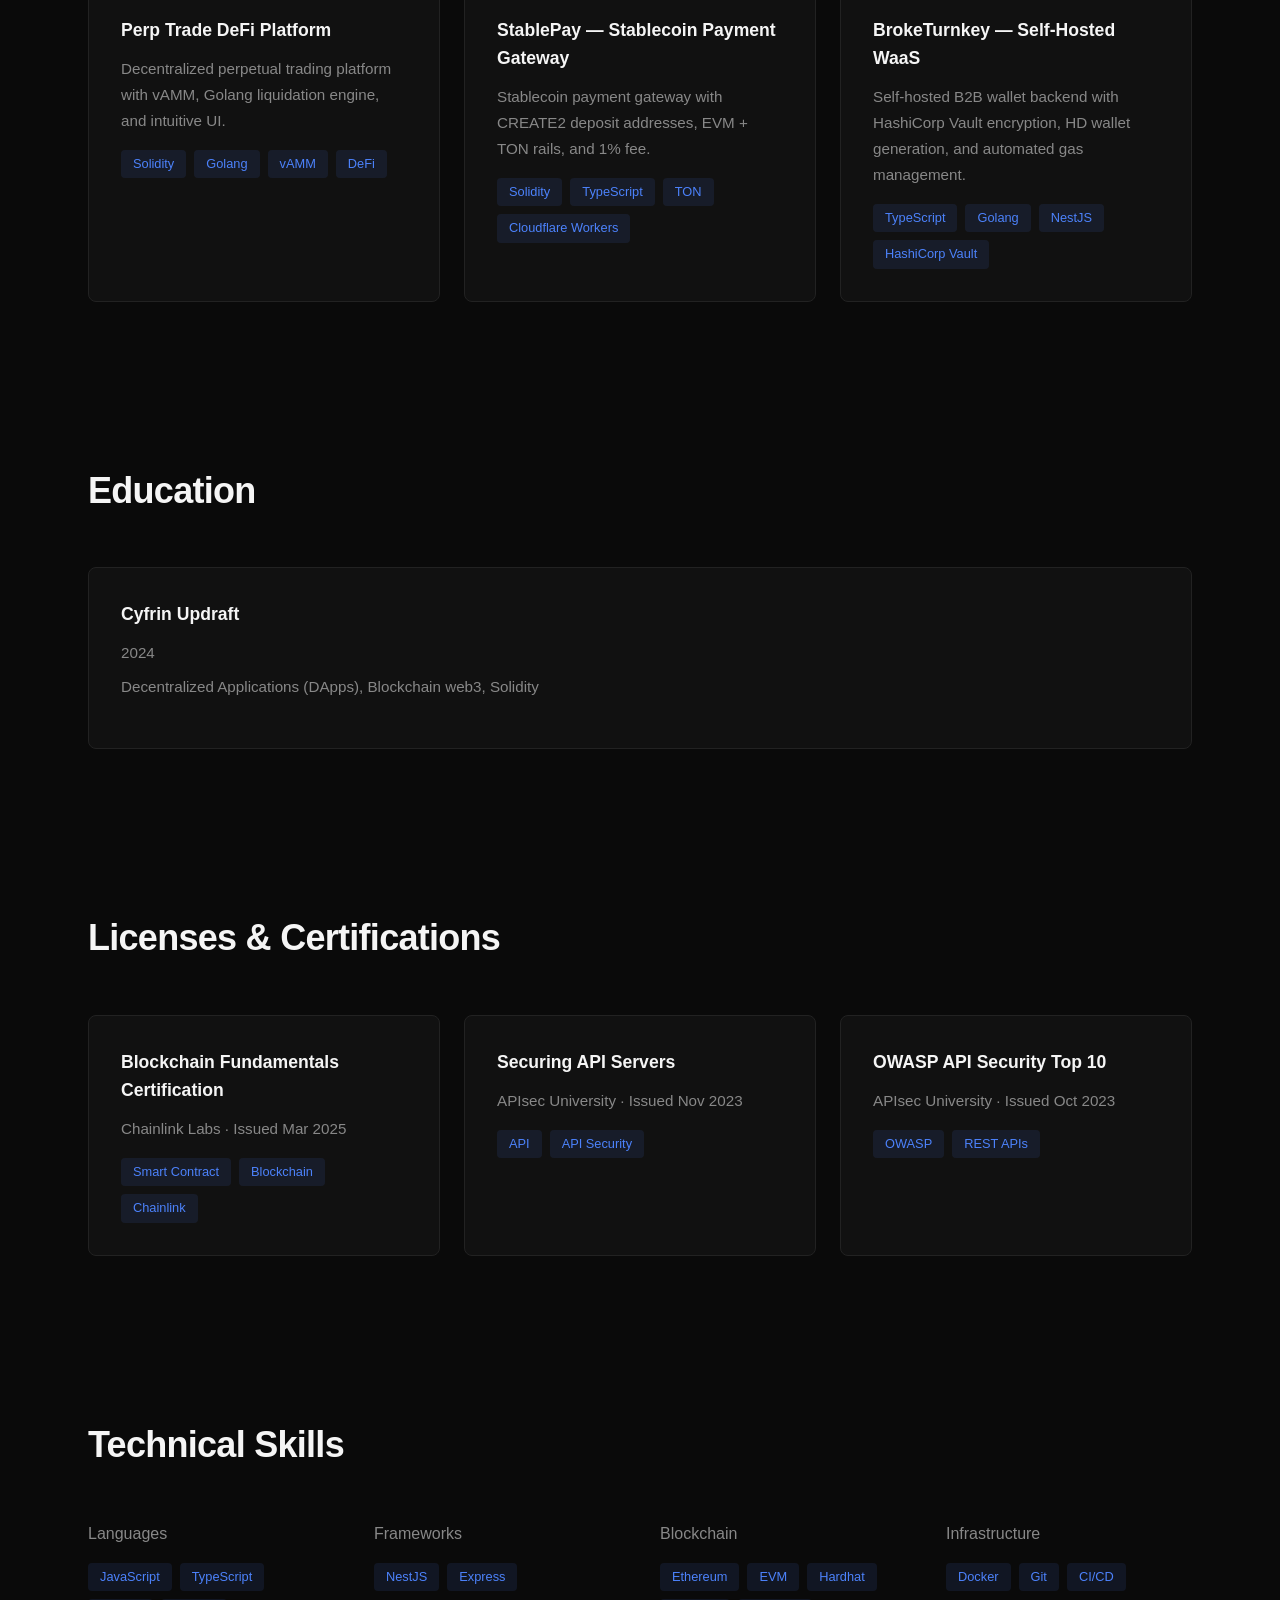
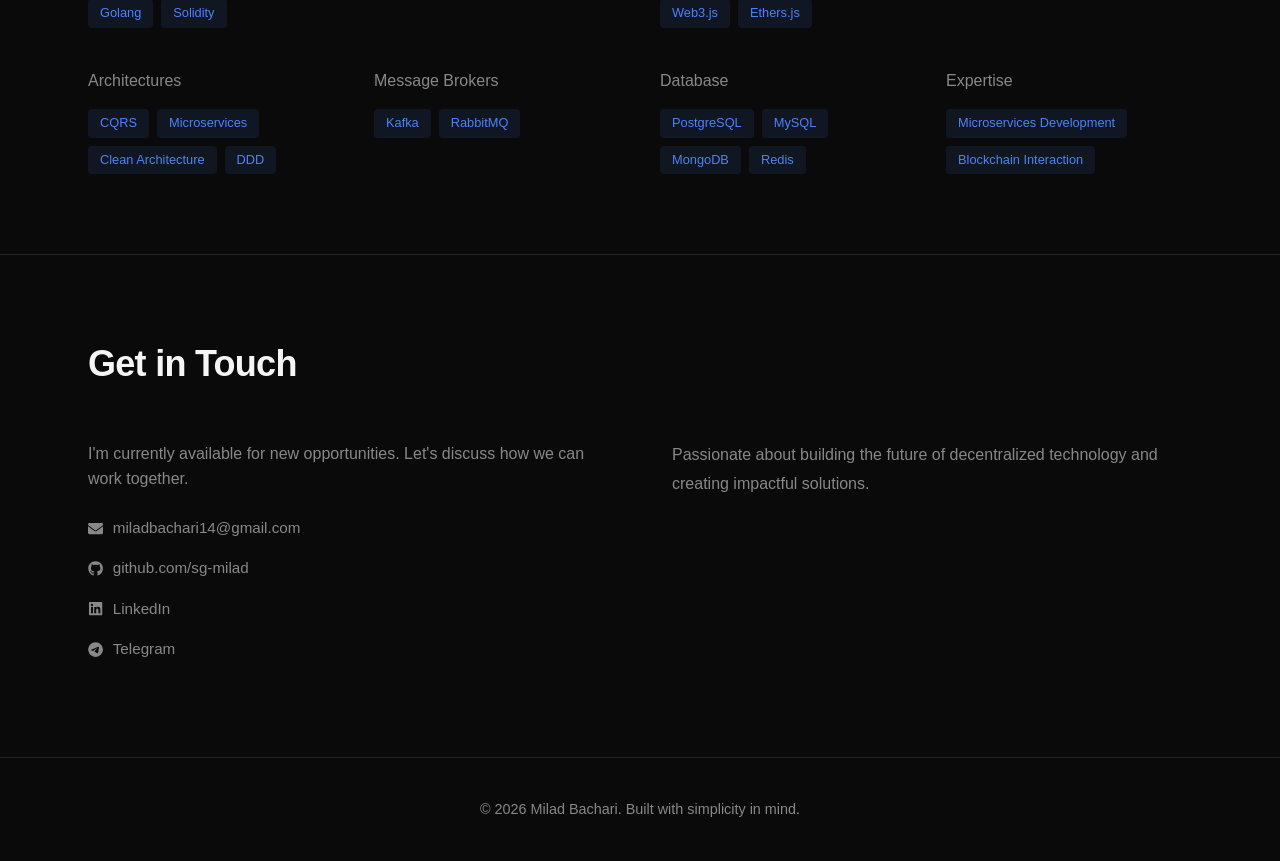
==== commit 281c0a1d: "Add StablePay project, remove TON Payment System" ====
--- a/index.html
+++ b/index.html
@@ -107,14 +107,15 @@
         </a>
 
         <!-- Project 2 -->
-        <a href="https://github.com/sg-milad/Ton-payment-system" target="_blank" class="card project-card"
+        <a href="https://stablepay-backend-staging.sg-milad.workers.dev/" target="_blank" class="card project-card"
           style="text-decoration: none; color: inherit; display: block; transition: transform 0.2s;">
-          <h3>TON Payment System</h3>
-          <p>NestJS-based crypto payment solution for TON with dynamic wallet generation and auto-consolidation.</p>
-          <div class="tags">
+          <h3>StablePay — Stablecoin Payment Gateway</h3>
+          <p>Stablecoin payment gateway with CREATE2 deposit addresses, EVM + TON rails, and 1% fee.</p>
+          <div class="tags">
+            <span class="tag">Solidity</span>
             <span class="tag">TypeScript</span>
-            <span class="tag">NestJS</span>
-            <span class="tag">Blockchain</span>
+            <span class="tag">TON</span>
+            <span class="tag">Cloudflare Workers</span>
           </div>
         </a>
 
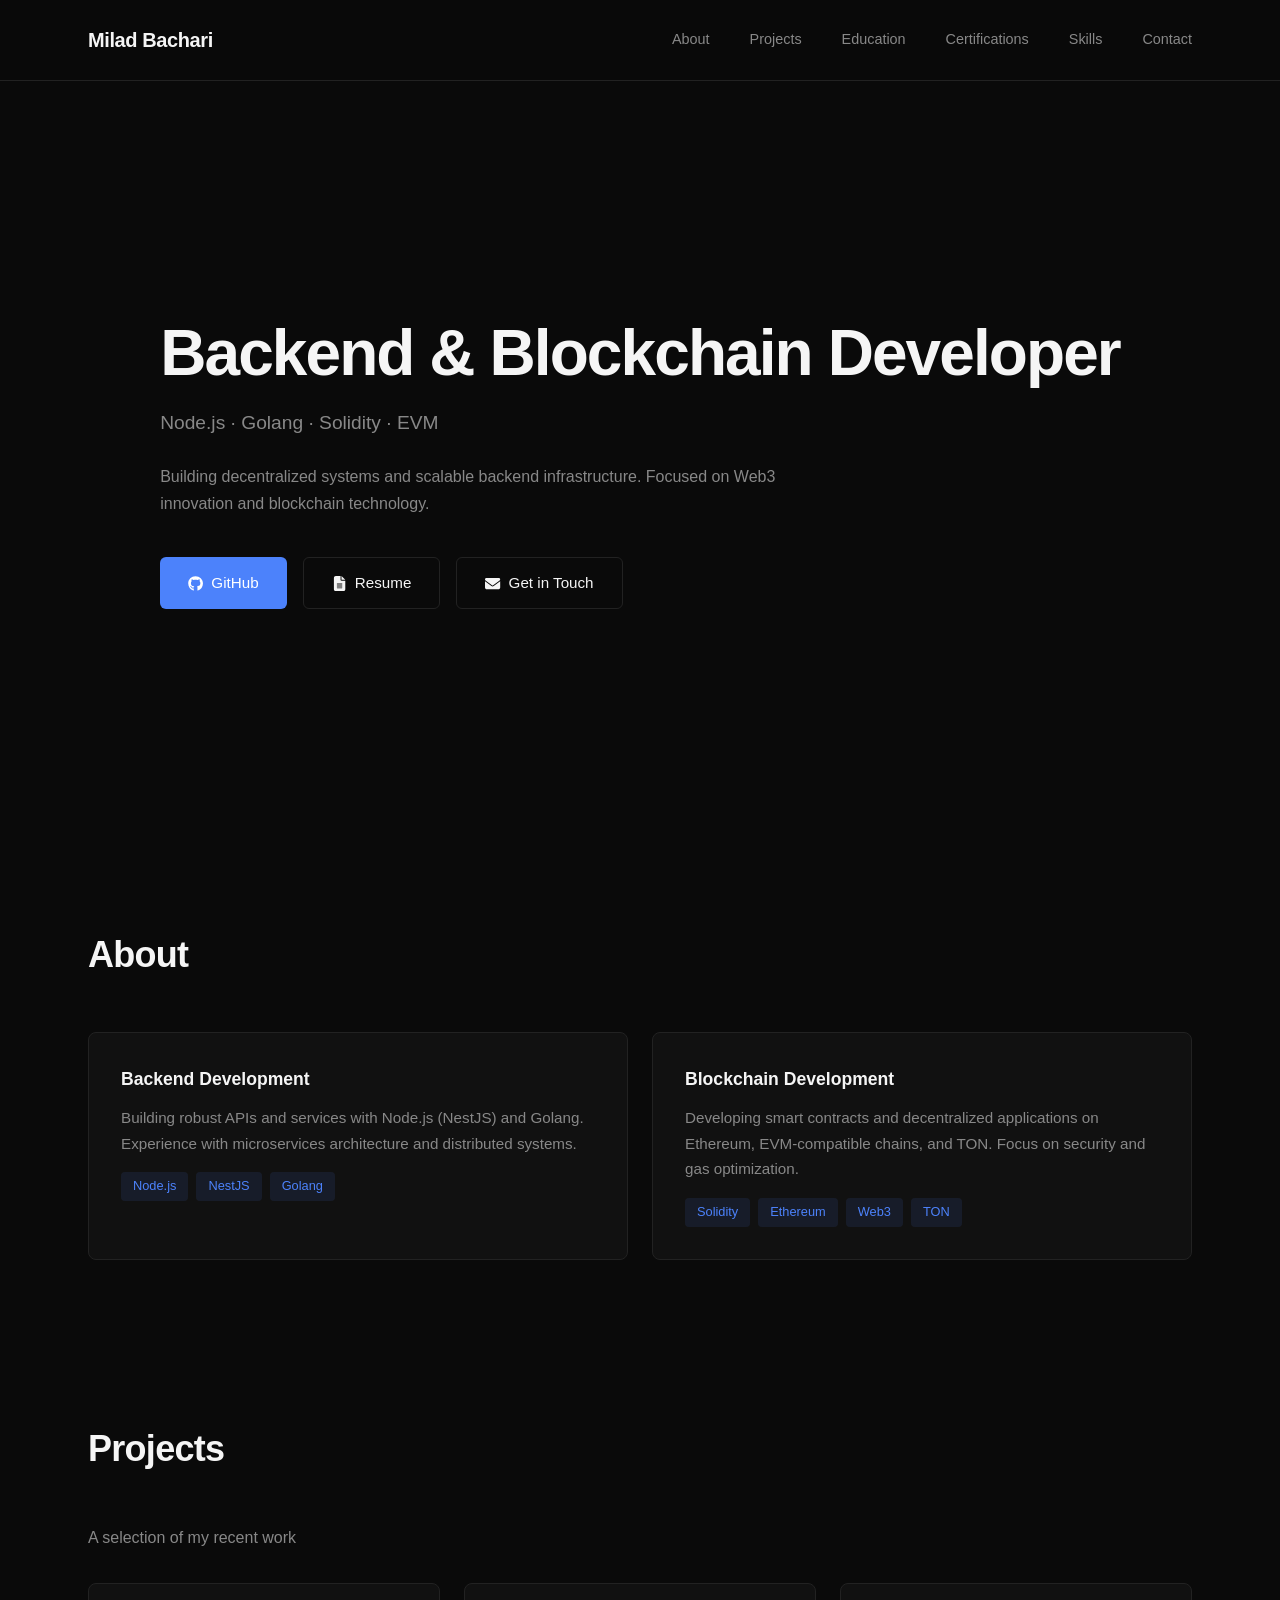
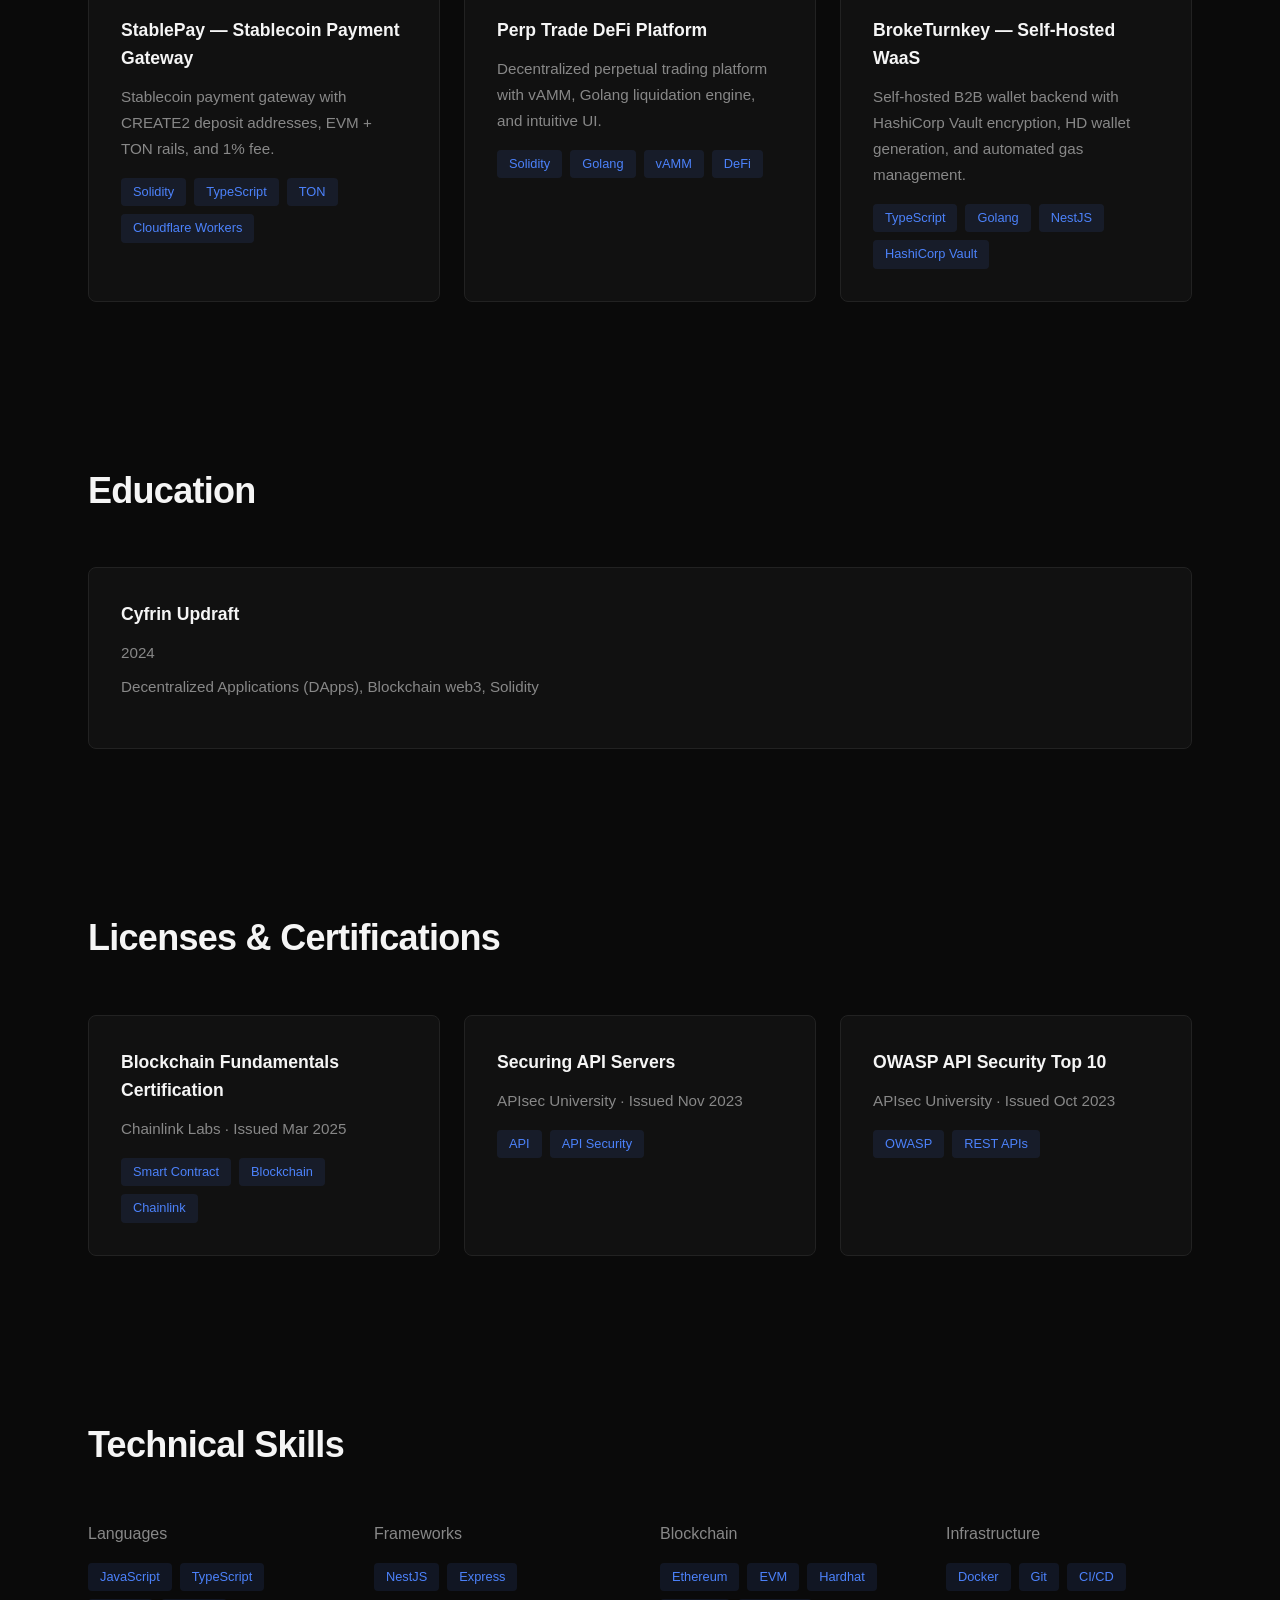
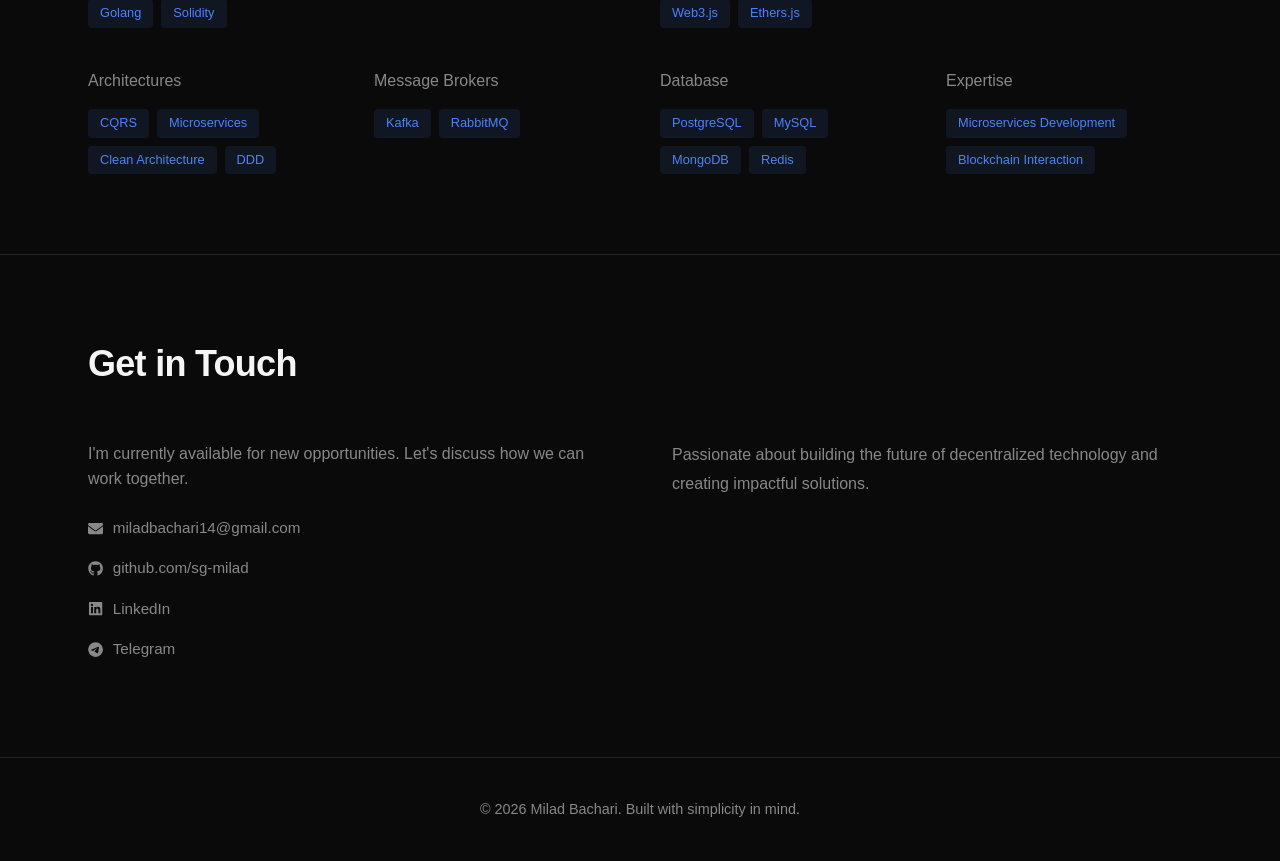
==== commit 290eec26: "Swap project links and update descriptions" ====
--- a/index.html
+++ b/index.html
@@ -93,7 +93,21 @@
       <h2 class="section-title">Projects</h2>
       <p style="color: var(--text-secondary); margin-bottom: 2rem;">A selection of my recent work</p>
       <div class="grid grid-2">
-        <!-- Project 1 -->
+              <!-- Project 1 -->
+        <a href="https://stablepay-backend-staging.sg-milad.workers.dev/" target="_blank" class="card project-card"
+          style="text-decoration: none; color: inherit; display: block; transition: transform 0.2s;">
+          <h3>StablePay — Stablecoin Payment Gateway</h3>
+          <p>Stablecoin payment gateway with CREATE2 deposit addresses, EVM + TON rails, and 1% fee.</p>
+          <div class="tags">
+            <span class="tag">Solidity</span>
+            <span class="tag">TypeScript</span>
+            <span class="tag">TON</span>
+            <span class="tag">Cloudflare Workers</span>
+          </div>
+        </a>
+
+        
+        <!-- Project 2 -->
         <a href="https://github.com/sg-milad/perp-trade" target="_blank" class="card project-card"
           style="text-decoration: none; color: inherit; display: block; transition: transform 0.2s;">
           <h3>Perp Trade DeFi Platform</h3>
@@ -106,18 +120,7 @@
           </div>
         </a>
 
-        <!-- Project 2 -->
-        <a href="https://stablepay-backend-staging.sg-milad.workers.dev/" target="_blank" class="card project-card"
-          style="text-decoration: none; color: inherit; display: block; transition: transform 0.2s;">
-          <h3>StablePay — Stablecoin Payment Gateway</h3>
-          <p>Stablecoin payment gateway with CREATE2 deposit addresses, EVM + TON rails, and 1% fee.</p>
-          <div class="tags">
-            <span class="tag">Solidity</span>
-            <span class="tag">TypeScript</span>
-            <span class="tag">TON</span>
-            <span class="tag">Cloudflare Workers</span>
-          </div>
-        </a>
+  
 
         <!-- Project 3 -->
         <a href="https://github.com/sg-milad/BrokeTurnkey" target="_blank" class="card project-card"
@@ -291,4 +294,4 @@
   <script src="script.js" defer></script>
 </body>
 
-</html>+</html>
